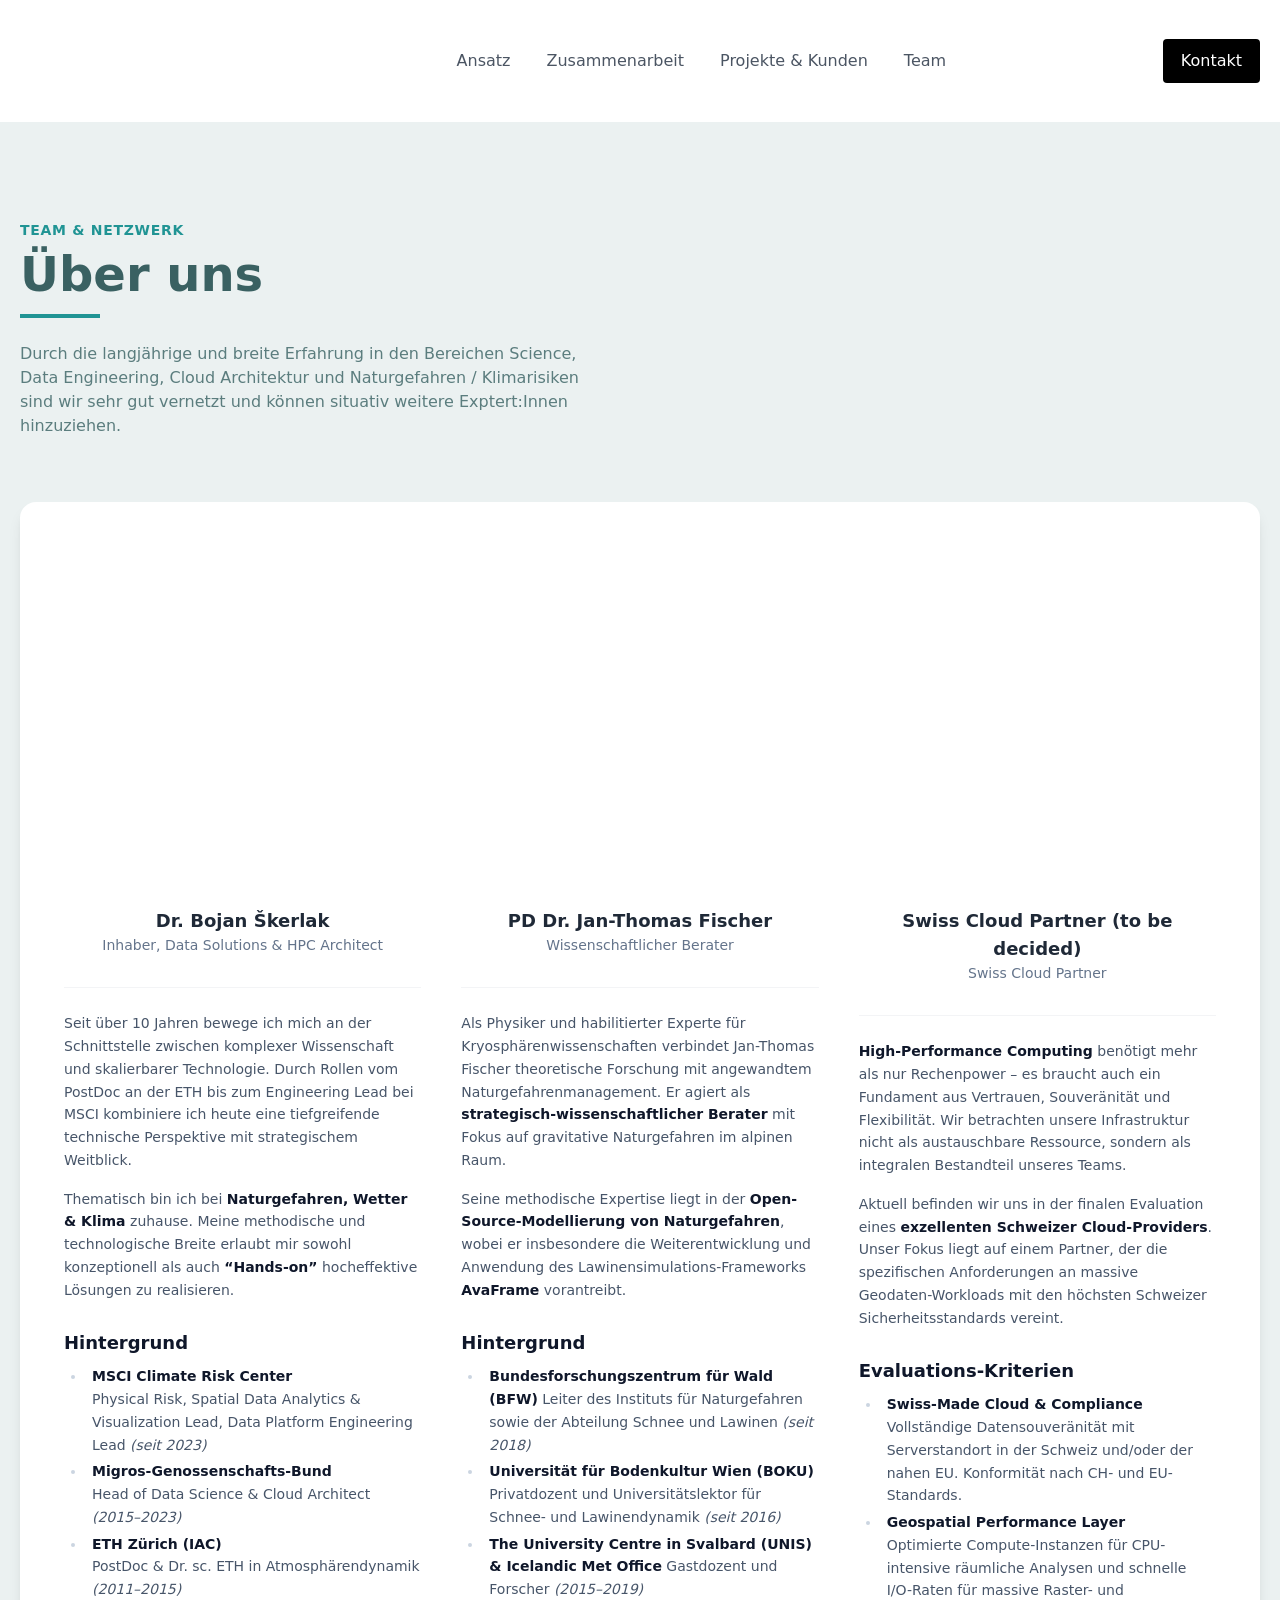
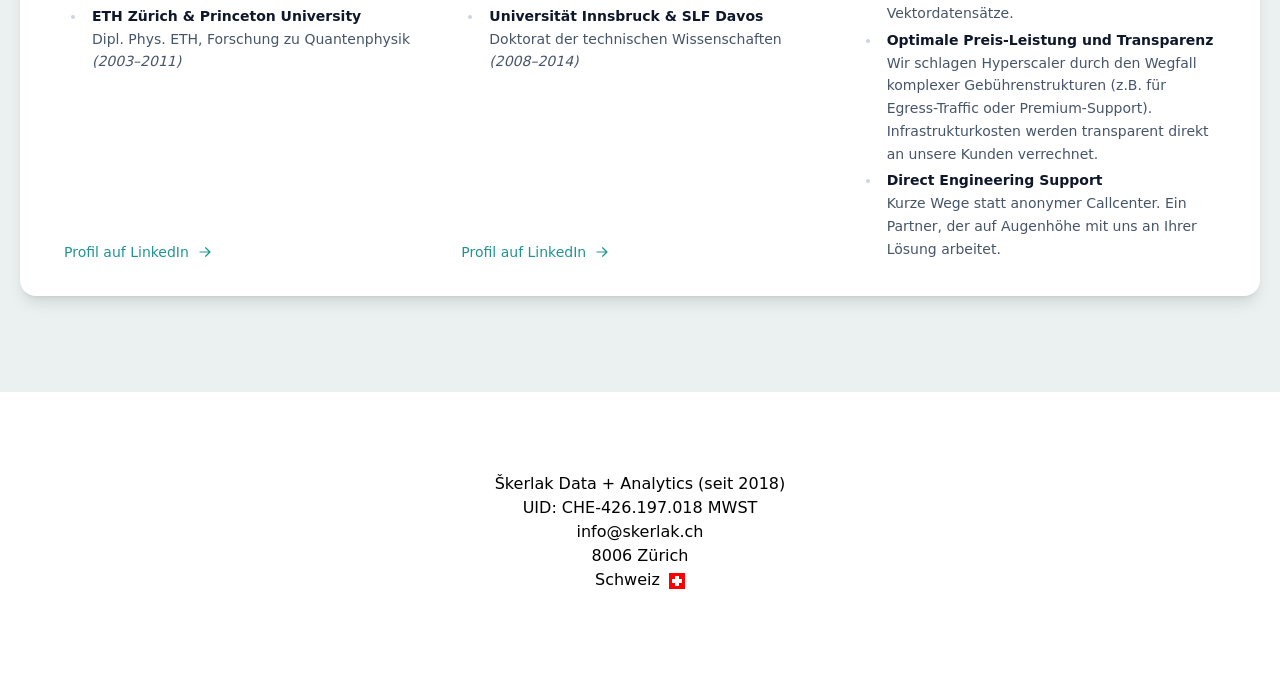
==== about/index.html @ 7bd3e2e8 "new cta site explorer" ====
<!DOCTYPE html><html lang="en"> <head><meta charset="UTF-8"><meta name="viewport" content="width=device-width"><link rel="icon" type="image/svg+xml" href="/assets/logos/logo_2026_small.svg"><meta name="generator" content="Astro v5.16.16"><!-- <link rel="preload" as="image" href={src} alt="Hero" /> --><title>Über uns | Škerlak Data + Analytics</title><link rel="canonical" href="https://bskerlak.github.io/about/"><meta name="description" content="Spezialisierte Engineering-Lösungen für Geodaten, Cloud-Infrastruktur und HPC in der Schweiz. Dr. Bojan Škerlak kombiniert ETH-Expertise mit pragmatischem Data Engineering für komplexe Naturgefahren-Modellierung."><meta name="robots" content="index, follow"><meta property="og:title" content="Skerlak | Geospatial Engineering &#38; HPC Consulting Switzerland"><meta property="og:type" content="website"><meta property="og:image" content="https://bskerlak.github.io/opengraph.jpg"><meta property="og:url" content="https://bskerlak.github.io/about/"><meta property="og:image:url" content="https://bskerlak.github.io/opengraph.jpg"><meta property="og:image:alt" content="Skerlak - Spezialisierte Engineering-Lösungen für räumliche Daten und Cloud"><meta name="twitter:card" content="summary_large_image"><meta name="twitter:site" content="@skerlak"><meta name="twitter:creator" content="@skerlak"><link rel="stylesheet" href="/assets/about.uc3eRG5L.css"></head> <body> <div class="max-w-screen-xl mx-auto px-5">  <header class="flex flex-col lg:flex-row justify-between items-center my-5">  <div class="flex w-full lg:w-auto items-center justify-between"> <a href="/" class="flex items-center gap-3"> <img src="/assets/logo_2026_wide.CNNSGHO0_Z1N1xbp.svg" alt="Site logo" loading="lazy" decoding="async" fetchpriority="auto" width="220" height="82" class="h-auto"> </a> <div class="block lg:hidden"> <button id="astronav-menu" aria-label="Toggle Menu">  <svg fill="currentColor" class="w-8 h-8 text-gray-800" width="24" height="24" viewBox="0 0 24 24" xmlns="http://www.w3.org/2000/svg"> <title>Toggle Menu</title> <path class="astronav-close-icon astronav-toggle hidden" fill-rule="evenodd" clip-rule="evenodd" d="M18.278 16.864a1 1 0 01-1.414 1.414l-4.829-4.828-4.828 4.828a1 1 0 01-1.414-1.414l4.828-4.829-4.828-4.828a1 1 0 011.414-1.414l4.829 4.828 4.828-4.828a1 1 0 111.414 1.414l-4.828 4.829 4.828 4.828z"></path> <path class="astronav-open-icon astronav-toggle" fill-rule="evenodd" d="M4 5h16a1 1 0 010 2H4a1 1 0 110-2zm0 6h16a1 1 0 010 2H4a1 1 0 010-2zm0 6h16a1 1 0 010 2H4a1 1 0 010-2z"></path> </svg>  </button> </div> </div> <nav class="astronav-items astronav-toggle hidden w-full lg:w-auto mt-2 lg:flex lg:mt-0">  <ul class="flex flex-col lg:flex-row lg:gap-3"> <li> <a href="/approach" class="flex lg:px-3 py-2 items-center text-gray-600 hover:text-gray-900"> <span> Ansatz</span>  </a> </li><li> <a href="/collaboration" class="flex lg:px-3 py-2 items-center text-gray-600 hover:text-gray-900"> <span> Zusammenarbeit</span>  </a> </li><li> <a href="/projects" class="flex lg:px-3 py-2 items-center text-gray-600 hover:text-gray-900"> <span> Projekte &amp; Kunden</span>  </a> </li><li> <a href="/about" class="flex lg:px-3 py-2 items-center text-gray-600 hover:text-gray-900"> <span> Team</span>  </a> </li> </ul>  </nav>  <script>(function(){const closeOnClick = false;

["DOMContentLoaded", "astro:after-swap"].forEach((event) => {
  document.addEventListener(event, addListeners);
});

// Function to clone and replace elements
function cloneAndReplace(element) {
  const clone = element.cloneNode(true);
  element.parentNode.replaceChild(clone, element);
}

function addListeners() {
  // Clean up existing listeners
  const oldMenuButton = document.getElementById("astronav-menu");
  if (oldMenuButton) {
    cloneAndReplace(oldMenuButton);
  }

  const oldDropdownMenus = document.querySelectorAll(".astronav-dropdown");
  oldDropdownMenus.forEach((menu) => {
    cloneAndReplace(menu);
  });

  // Mobile nav toggle
  const menuButton = document.getElementById("astronav-menu");
  menuButton && menuButton.addEventListener("click", toggleMobileNav);

  // Dropdown menus
  const dropdownMenus = document.querySelectorAll(".astronav-dropdown");
  dropdownMenus.forEach((menu) => {
    const button = menu.querySelector("button");
    button &&
      button.addEventListener("click", (event) =>
        toggleDropdownMenu(event, menu, dropdownMenus)
      );

    // Handle Submenu Dropdowns
    const dropDownSubmenus = menu.querySelectorAll(
      ".astronav-dropdown-submenu"
    );

    dropDownSubmenus.forEach((submenu) => {
      const submenuButton = submenu.querySelector("button");
      submenuButton &&
        submenuButton.addEventListener("click", (event) => {
          event.stopImmediatePropagation();
          toggleSubmenuDropdown(event, submenu);
        });
    });
  });

  // Clicking away from dropdown will remove the dropdown class
  document.addEventListener("click", closeAllDropdowns);

  if (closeOnClick) {
    handleCloseOnClick();
  }
}

function toggleMobileNav() {
  [...document.querySelectorAll(".astronav-toggle")].forEach((el) => {
    el.classList.toggle("hidden");
  });
}

function toggleDropdownMenu(event, menu, dropdownMenus) {
  toggleMenu(menu);

  // Close one dropdown when selecting another
  Array.from(dropdownMenus)
    .filter((el) => el !== menu && !menu.contains(el))
    .forEach(closeMenu);

  event.stopPropagation();
}

function toggleSubmenuDropdown(event, submenu) {
  event.stopPropagation();
  toggleMenu(submenu);

  // Close sibling submenus at the same nesting level
  const siblingSubmenus = submenu
    .closest(".astronav-dropdown")
    .querySelectorAll(".astronav-dropdown-submenu");
  Array.from(siblingSubmenus)
    .filter((el) => el !== submenu && !submenu.contains(el))
    .forEach(closeMenu);
}

function closeAllDropdowns(event) {
  const dropdownMenus = document.querySelectorAll(".dropdown-toggle");
  const dropdownParent = document.querySelectorAll(
    ".astronav-dropdown, .astronav-dropdown-submenu"
  );
  const isButtonInsideDropdown = [
    ...document.querySelectorAll(
      `.astronav-dropdown button, .astronav-dropdown label, .astronav-dropdown input,
	  .astronav-dropdown-submenu button, .astronav-dropdown-submenu label, .astronav-dropdown-submenu input,
	  #astronav-menu`
    ),
  ].some((button) => button.contains(event.target));
  if (!isButtonInsideDropdown) {
    dropdownMenus.forEach((d) => {
      // console.log("I ran", d);
      // if (!d.contains(event.target)) {
      d.classList.remove("open");
      d.removeAttribute("open");
      d.classList.add("hidden");
      // }
    });
    dropdownParent.forEach((d) => {
      d.classList.remove("open");
      d.removeAttribute("open");
      d.setAttribute("aria-expanded", "false");
    });
  }
}

function toggleMenu(menu) {
  menu.classList.toggle("open");
  const expanded = menu.getAttribute("aria-expanded") === "true";
  menu.setAttribute("aria-expanded", expanded ? "false" : "true");
  menu.hasAttribute("open")
    ? menu.removeAttribute("open")
    : menu.setAttribute("open", "");

  const dropdownToggle = menu.querySelector(".dropdown-toggle");
  const dropdownExpanded = dropdownToggle.getAttribute("aria-expanded");
  dropdownToggle.classList.toggle("hidden");
  dropdownToggle.setAttribute(
    "aria-expanded",
    dropdownExpanded === "true" ? "false" : "true"
  );
}

function closeMenu(menu) {
  // console.log("closing", menu);
  menu.classList.remove("open");
  menu.removeAttribute("open");
  menu.setAttribute("aria-expanded", "false");
  const dropdownToggles = menu.querySelectorAll(".dropdown-toggle");
  dropdownToggles.forEach((toggle) => {
    toggle.classList.add("hidden");
    toggle.setAttribute("aria-expanded", "false");
  });
}

function handleCloseOnClick() {
  const navMenuItems = document.querySelector(".astronav-items");
  const navToggle = document.getElementById("astronav-menu");
  const navLink = navMenuItems && navMenuItems.querySelectorAll("a");

  const MenuIcons = navToggle.querySelectorAll(".astronav-toggle");

  navLink &&
    navLink.forEach((item) => {
      item.addEventListener("click", () => {
        navMenuItems?.classList.add("hidden");
        MenuIcons.forEach((el) => {
          el.classList.toggle("hidden");
        });
      });
    });
}
})();</script> <div> <div class="hidden lg:flex items-center gap-4"> <a href="/contact" class="rounded text-center transition focus-visible:ring-2 ring-offset-2 ring-gray-200 px-4 py-2 bg-black text-white hover:bg-gray-800  border-2 border-transparent">Kontakt </a> </div> </div> </header>  </div>  <section class="relative py-24 overflow-hidden bg-brand-light"> <div class="absolute inset-0 grid-overlay opacity-10 pointer-events-none [mask-image:linear-gradient(to_bottom,black_70%,transparent_100%)]"></div> <div class="max-w-screen-xl mx-auto px-5">  <div class="mb-16"> <span class="text-brand-teal font-bold tracking-wider uppercase text-sm">Team & Netzwerk</span> <h2 class="text-4xl md:text-5xl font-bold text-brand-deep mt-2 mb-4">Über uns</h2> <div class="h-1 w-20 bg-brand-teal"></div> <p class="mt-6 text-brand-muted max-w-xl">
Durch die langjährige und breite Erfahrung in den Bereichen Science, Data Engineering, Cloud Architektur und Naturgefahren / Klimarisiken sind wir sehr gut vernetzt und können situativ weitere Exptert:Innen hinzuziehen.
</p> </div> <div class="bg-white p-8 rounded-2xl shadow-lg"> <div class="grid grid-cols-1 sm:grid-cols-2 md:grid-cols-3 gap-10 mx-auto max-w-6xl"> <div class="group flex flex-col h-full"> <div class="w-full aspect-square overflow-hidden rounded-md"> <picture> <source srcset="/assets/bojan.B-D77bgr_Z1tVj5I.webp" type="image/webp" sizes="(max-width: 800px) 100vw, 400px">  <img src="/assets/bojan.B-D77bgr_ZyGrEz.png" alt="Bojan Škerlak" sizes="(max-width: 800px) 100vw, 400px" loading="lazy" decoding="async" fetchpriority="auto" width="400" height="400" class="w-full transition duration-300 group-hover:-translate-y-1 group-hover:shadow-xl bg-white object-cover object-center aspect-square"> </picture> </div> <div class="mt-4 text-center"> <h2 class="text-lg text-gray-800 font-bold">Dr. Bojan Škerlak</h2> <h3 class="text-sm text-slate-500">Inhaber,  Data Solutions &amp; HPC Architect</h3> </div> <div class="mt-8 pt-6 border-t border-gray-100 bg-white flex flex-col flex-grow"> <div class="prose prose-slate prose-sm max-w-none text-slate-600 leading-relaxed flex-grow"> <p>Seit über 10 Jahren bewege ich mich an der Schnittstelle zwischen komplexer Wissenschaft und skalierbarer Technologie. Durch Rollen vom PostDoc an der ETH bis zum Engineering Lead bei MSCI kombiniere ich heute eine tiefgreifende technische Perspektive mit strategischem Weitblick.</p>
<p>Thematisch bin ich bei <strong>Naturgefahren, Wetter &#x26; Klima</strong> zuhause. Meine methodische und technologische Breite erlaubt mir sowohl konzeptionell als auch <strong>“Hands-on”</strong> hocheffektive Lösungen zu realisieren.</p>
<h3 id="hintergrund">Hintergrund</h3>
<ul>
<li><strong>MSCI Climate Risk Center</strong> <br>
Physical Risk, Spatial Data Analytics &#x26; Visualization Lead, Data Platform Engineering Lead <em>(seit 2023)</em></li>
<li><strong>Migros-Genossenschafts-Bund</strong> <br>
Head of Data Science &#x26; Cloud Architect <em>(2015–2023)</em></li>
<li><strong>ETH Zürich (IAC)</strong> <br>
PostDoc &#x26; Dr. sc. ETH in Atmosphärendynamik <em>(2011–2015)</em></li>
<li><strong>ETH Zürich &#x26; Princeton University</strong> <br>
Dipl. Phys. ETH, Forschung zu Quantenphysik <em>(2003–2011)</em></li>
</ul> </div> <div class="mt-6 pt-4"> <a href="https://www.linkedin.com/in/bojan-skerlak/" target="_blank" rel="noopener noreferrer" class="inline-flex items-center gap-2 text-sm font-medium text-brand-teal hover:text-brand-deep transition-colors group/link"> <span>Profil auf LinkedIn</span> <svg xmlns="http://www.w3.org/2000/svg" viewBox="0 0 20 20" fill="currentColor" class="w-4 h-4 transition-transform group-hover/link:translate-x-1"> <path fill-rule="evenodd" d="M3 10a.75.75 0 01.75-.75h10.638L10.23 5.29a.75.75 0 111.04-1.08l5.5 5.25a.75.75 0 010 1.08l-5.5 5.25a.75.75 0 11-1.04-1.08l4.158-3.96H3.75A.75.75 0 013 10z" clip-rule="evenodd"></path> </svg> </a> </div> </div> </div><div class="group flex flex-col h-full"> <div class="w-full aspect-square overflow-hidden rounded-md"> <picture> <source srcset="/assets/JT.tsoumrzs_Z1FsmBG.webp" type="image/webp" sizes="(max-width: 800px) 100vw, 400px">  <img src="/assets/JT.tsoumrzs_Z2dYtkk.png" alt="PD Dr. Jan-Thomas Fischer" sizes="(max-width: 800px) 100vw, 400px" loading="lazy" decoding="async" fetchpriority="auto" width="400" height="400" class="w-full transition duration-300 group-hover:-translate-y-1 group-hover:shadow-xl bg-white object-cover object-center aspect-square"> </picture> </div> <div class="mt-4 text-center"> <h2 class="text-lg text-gray-800 font-bold">PD Dr. Jan-Thomas Fischer</h2> <h3 class="text-sm text-slate-500">Wissenschaftlicher Berater</h3> </div> <div class="mt-8 pt-6 border-t border-gray-100 bg-white flex flex-col flex-grow"> <div class="prose prose-slate prose-sm max-w-none text-slate-600 leading-relaxed flex-grow"> <p>Als Physiker und habilitierter Experte für Kryosphärenwissenschaften verbindet Jan-Thomas Fischer theoretische Forschung mit angewandtem Naturgefahrenmanagement. Er agiert als <strong>strategisch-wissenschaftlicher Berater</strong> mit Fokus auf gravitative Naturgefahren im alpinen Raum.</p>
<p>Seine methodische Expertise liegt in der <strong>Open-Source-Modellierung von Naturgefahren</strong>, wobei er insbesondere die Weiterentwicklung und Anwendung des Lawinensimulations-Frameworks <strong>AvaFrame</strong> vorantreibt.</p>
<h3 id="hintergrund">Hintergrund</h3>
<ul>
<li><strong>Bundesforschungszentrum für Wald (BFW)</strong>
Leiter des Instituts für Naturgefahren sowie der Abteilung Schnee und Lawinen <em>(seit 2018)</em></li>
<li><strong>Universität für Bodenkultur Wien (BOKU)</strong>
Privatdozent und Universitätslektor für Schnee- und Lawinendynamik <em>(seit 2016)</em></li>
<li><strong>The University Centre in Svalbard (UNIS) &#x26; Icelandic Met Office</strong>
Gastdozent und Forscher <em>(2015–2019)</em></li>
<li><strong>Universität Innsbruck &#x26; SLF Davos</strong>
Doktorat der technischen Wissenschaften <em>(2008–2014)</em></li>
</ul> </div> <div class="mt-6 pt-4"> <a href="https://www.linkedin.com/in/jtfisch/" target="_blank" rel="noopener noreferrer" class="inline-flex items-center gap-2 text-sm font-medium text-brand-teal hover:text-brand-deep transition-colors group/link"> <span>Profil auf LinkedIn</span> <svg xmlns="http://www.w3.org/2000/svg" viewBox="0 0 20 20" fill="currentColor" class="w-4 h-4 transition-transform group-hover/link:translate-x-1"> <path fill-rule="evenodd" d="M3 10a.75.75 0 01.75-.75h10.638L10.23 5.29a.75.75 0 111.04-1.08l5.5 5.25a.75.75 0 010 1.08l-5.5 5.25a.75.75 0 11-1.04-1.08l4.158-3.96H3.75A.75.75 0 013 10z" clip-rule="evenodd"></path> </svg> </a> </div> </div> </div><div class="group flex flex-col h-full"> <div class="w-full aspect-square overflow-hidden rounded-md"> <picture> <source srcset="/assets/rechenzentrum.HzEaBQd6_1Edmpb.webp" type="image/webp" sizes="(max-width: 800px) 100vw, 400px">  <img src="/assets/rechenzentrum.HzEaBQd6_Wwx4i.png" alt="Swiss Cloud Partner" sizes="(max-width: 800px) 100vw, 400px" loading="lazy" decoding="async" fetchpriority="auto" width="400" height="400" class="w-full transition duration-300 group-hover:-translate-y-1 group-hover:shadow-xl bg-white object-cover object-center aspect-square"> </picture> </div> <div class="mt-4 text-center"> <h2 class="text-lg text-gray-800 font-bold">Swiss Cloud Partner (to be decided)</h2> <h3 class="text-sm text-slate-500">Swiss Cloud Partner</h3> </div> <div class="mt-8 pt-6 border-t border-gray-100 bg-white flex flex-col flex-grow"> <div class="prose prose-slate prose-sm max-w-none text-slate-600 leading-relaxed flex-grow"> <p><strong>High-Performance Computing</strong> benötigt mehr als nur Rechenpower – es braucht auch ein Fundament aus Vertrauen, Souveränität und Flexibilität. Wir betrachten unsere Infrastruktur nicht als austauschbare Ressource, sondern als integralen Bestandteil unseres Teams.</p>
<p>Aktuell befinden wir uns in der finalen Evaluation eines <strong>exzellenten Schweizer Cloud-Providers</strong>. Unser Fokus liegt auf einem Partner, der die spezifischen Anforderungen an massive Geodaten-Workloads mit den höchsten Schweizer Sicherheitsstandards vereint.</p>
<h3 id="evaluations-kriterien">Evaluations-Kriterien</h3>
<ul>
<li><strong>Swiss-Made Cloud &#x26; Compliance</strong> <br>
Vollständige Datensouveränität mit Serverstandort in der Schweiz und/oder der nahen EU. Konformität nach CH- und EU-Standards.</li>
<li><strong>Geospatial Performance Layer</strong> <br>
Optimierte Compute-Instanzen für CPU-intensive räumliche Analysen und schnelle I/O-Raten für massive Raster- und Vektordatensätze.</li>
<li><strong>Optimale Preis-Leistung und Transparenz</strong> <br>
Wir schlagen Hyperscaler durch den Wegfall komplexer Gebührenstrukturen (z.B. für Egress-Traffic oder Premium-Support). Infrastrukturkosten werden transparent direkt an unsere Kunden verrechnet.</li>
<li><strong>Direct Engineering Support</strong> <br>
Kurze Wege statt anonymer Callcenter. Ein Partner, der auf Augenhöhe mit uns an Ihrer Lösung arbeitet.</li>
</ul> </div>  </div> </div> </div> </div>  </div> </section>  <footer class="my-20"> <div class="text-center"> <p>Škerlak Data + Analytics (seit 2018)</p> <p>UID: CHE-426.197.018 MWST</p> <p><a href="mailto:info@skerlak.ch" class="hover:underline">info@skerlak.ch</a></p> <p> 8006 Zürich </p> <p>Schweiz
<span class="inline-block ml-1 align-middle" aria-label="Swiss flag"> <svg xmlns="http://www.w3.org/2000/svg" viewBox="0 0 512 512" width="16" height="16"> <rect width="512" height="512" fill="#FF0000"></rect> <rect x="192" y="96" width="128" height="320" fill="#fff"></rect> <rect x="96" y="192" width="320" height="128" fill="#fff"></rect> </svg> </span> </p> </div> </footer>  </body> </html>
---- assets/about.uc3eRG5L.css ----
*,:before,:after{--tw-border-spacing-x: 0;--tw-border-spacing-y: 0;--tw-translate-x: 0;--tw-translate-y: 0;--tw-rotate: 0;--tw-skew-x: 0;--tw-skew-y: 0;--tw-scale-x: 1;--tw-scale-y: 1;--tw-pan-x: ;--tw-pan-y: ;--tw-pinch-zoom: ;--tw-scroll-snap-strictness: proximity;--tw-gradient-from-position: ;--tw-gradient-via-position: ;--tw-gradient-to-position: ;--tw-ordinal: ;--tw-slashed-zero: ;--tw-numeric-figure: ;--tw-numeric-spacing: ;--tw-numeric-fraction: ;--tw-ring-inset: ;--tw-ring-offset-width: 0px;--tw-ring-offset-color: #fff;--tw-ring-color: rgb(59 130 246 / .5);--tw-ring-offset-shadow: 0 0 #0000;--tw-ring-shadow: 0 0 #0000;--tw-shadow: 0 0 #0000;--tw-shadow-colored: 0 0 #0000;--tw-blur: ;--tw-brightness: ;--tw-contrast: ;--tw-grayscale: ;--tw-hue-rotate: ;--tw-invert: ;--tw-saturate: ;--tw-sepia: ;--tw-drop-shadow: ;--tw-backdrop-blur: ;--tw-backdrop-brightness: ;--tw-backdrop-contrast: ;--tw-backdrop-grayscale: ;--tw-backdrop-hue-rotate: ;--tw-backdrop-invert: ;--tw-backdrop-opacity: ;--tw-backdrop-saturate: ;--tw-backdrop-sepia: ;--tw-contain-size: ;--tw-contain-layout: ;--tw-contain-paint: ;--tw-contain-style: }::backdrop{--tw-border-spacing-x: 0;--tw-border-spacing-y: 0;--tw-translate-x: 0;--tw-translate-y: 0;--tw-rotate: 0;--tw-skew-x: 0;--tw-skew-y: 0;--tw-scale-x: 1;--tw-scale-y: 1;--tw-pan-x: ;--tw-pan-y: ;--tw-pinch-zoom: ;--tw-scroll-snap-strictness: proximity;--tw-gradient-from-position: ;--tw-gradient-via-position: ;--tw-gradient-to-position: ;--tw-ordinal: ;--tw-slashed-zero: ;--tw-numeric-figure: ;--tw-numeric-spacing: ;--tw-numeric-fraction: ;--tw-ring-inset: ;--tw-ring-offset-width: 0px;--tw-ring-offset-color: #fff;--tw-ring-color: rgb(59 130 246 / .5);--tw-ring-offset-shadow: 0 0 #0000;--tw-ring-shadow: 0 0 #0000;--tw-shadow: 0 0 #0000;--tw-shadow-colored: 0 0 #0000;--tw-blur: ;--tw-brightness: ;--tw-contrast: ;--tw-grayscale: ;--tw-hue-rotate: ;--tw-invert: ;--tw-saturate: ;--tw-sepia: ;--tw-drop-shadow: ;--tw-backdrop-blur: ;--tw-backdrop-brightness: ;--tw-backdrop-contrast: ;--tw-backdrop-grayscale: ;--tw-backdrop-hue-rotate: ;--tw-backdrop-invert: ;--tw-backdrop-opacity: ;--tw-backdrop-saturate: ;--tw-backdrop-sepia: ;--tw-contain-size: ;--tw-contain-layout: ;--tw-contain-paint: ;--tw-contain-style: }*,:before,:after{box-sizing:border-box;border-width:0;border-style:solid;border-color:#e5e7eb}:before,:after{--tw-content: ""}html,:host{line-height:1.5;-webkit-text-size-adjust:100%;-moz-tab-size:4;-o-tab-size:4;tab-size:4;font-family:ui-sans-serif,system-ui,sans-serif,"Apple Color Emoji","Segoe UI Emoji",Segoe UI Symbol,"Noto Color Emoji";font-feature-settings:normal;font-variation-settings:normal;-webkit-tap-highlight-color:transparent}body{margin:0;line-height:inherit}hr{height:0;color:inherit;border-top-width:1px}abbr:where([title]){-webkit-text-decoration:underline dotted;text-decoration:underline dotted}h1,h2,h3,h4,h5,h6{font-size:inherit;font-weight:inherit}a{color:inherit;text-decoration:inherit}b,strong{font-weight:bolder}code,kbd,samp,pre{font-family:ui-monospace,SFMono-Regular,Menlo,Monaco,Consolas,Liberation Mono,Courier New,monospace;font-feature-settings:normal;font-variation-settings:normal;font-size:1em}small{font-size:80%}sub,sup{font-size:75%;line-height:0;position:relative;vertical-align:baseline}sub{bottom:-.25em}sup{top:-.5em}table{text-indent:0;border-color:inherit;border-collapse:collapse}button,input,optgroup,select,textarea{font-family:inherit;font-feature-settings:inherit;font-variation-settings:inherit;font-size:100%;font-weight:inherit;line-height:inherit;letter-spacing:inherit;color:inherit;margin:0;padding:0}button,select{text-transform:none}button,input:where([type=button]),input:where([type=reset]),input:where([type=submit]){-webkit-appearance:button;background-color:transparent;background-image:none}:-moz-focusring{outline:auto}:-moz-ui-invalid{box-shadow:none}progress{vertical-align:baseline}::-webkit-inner-spin-button,::-webkit-outer-spin-button{height:auto}[type=search]{-webkit-appearance:textfield;outline-offset:-2px}::-webkit-search-decoration{-webkit-appearance:none}::-webkit-file-upload-button{-webkit-appearance:button;font:inherit}summary{display:list-item}blockquote,dl,dd,h1,h2,h3,h4,h5,h6,hr,figure,p,pre{margin:0}fieldset{margin:0;padding:0}legend{padding:0}ol,ul,menu{list-style:none;margin:0;padding:0}dialog{padding:0}textarea{resize:vertical}input::-moz-placeholder,textarea::-moz-placeholder{opacity:1;color:#9ca3af}input::placeholder,textarea::placeholder{opacity:1;color:#9ca3af}button,[role=button]{cursor:pointer}:disabled{cursor:default}img,svg,video,canvas,audio,iframe,embed,object{display:block;vertical-align:middle}img,video{max-width:100%;height:auto}[hidden]:where(:not([hidden=until-found])){display:none}.container{width:100%}@media(min-width:640px){.container{max-width:640px}}@media(min-width:768px){.container{max-width:768px}}@media(min-width:1024px){.container{max-width:1024px}}@media(min-width:1280px){.container{max-width:1280px}}@media(min-width:1536px){.container{max-width:1536px}}.prose{color:var(--tw-prose-body);max-width:65ch}.prose :where(p):not(:where([class~=not-prose],[class~=not-prose] *)){margin-top:1.25em;margin-bottom:1.25em}.prose :where([class~=lead]):not(:where([class~=not-prose],[class~=not-prose] *)){color:var(--tw-prose-lead);font-size:1.25em;line-height:1.6;margin-top:1.2em;margin-bottom:1.2em}.prose :where(a):not(:where([class~=not-prose],[class~=not-prose] *)){color:var(--tw-prose-links);text-decoration:underline;font-weight:500}.prose :where(strong):not(:where([class~=not-prose],[class~=not-prose] *)){color:var(--tw-prose-bold);font-weight:600}.prose :where(a strong):not(:where([class~=not-prose],[class~=not-prose] *)){color:inherit}.prose :where(blockquote strong):not(:where([class~=not-prose],[class~=not-prose] *)){color:inherit}.prose :where(thead th strong):not(:where([class~=not-prose],[class~=not-prose] *)){color:inherit}.prose :where(ol):not(:where([class~=not-prose],[class~=not-prose] *)){list-style-type:decimal;margin-top:1.25em;margin-bottom:1.25em;padding-inline-start:1.625em}.prose :where(ol[type=A]):not(:where([class~=not-prose],[class~=not-prose] *)){list-style-type:upper-alpha}.prose :where(ol[type=a]):not(:where([class~=not-prose],[class~=not-prose] *)){list-style-type:lower-alpha}.prose :where(ol[type=A s]):not(:where([class~=not-prose],[class~=not-prose] *)){list-style-type:upper-alpha}.prose :where(ol[type=a s]):not(:where([class~=not-prose],[class~=not-prose] *)){list-style-type:lower-alpha}.prose :where(ol[type=I]):not(:where([class~=not-prose],[class~=not-prose] *)){list-style-type:upper-roman}.prose :where(ol[type=i]):not(:where([class~=not-prose],[class~=not-prose] *)){list-style-type:lower-roman}.prose :where(ol[type=I s]):not(:where([class~=not-prose],[class~=not-prose] *)){list-style-type:upper-roman}.prose :where(ol[type=i s]):not(:where([class~=not-prose],[class~=not-prose] *)){list-style-type:lower-roman}.prose :where(ol[type="1"]):not(:where([class~=not-prose],[class~=not-prose] *)){list-style-type:decimal}.prose :where(ul):not(:where([class~=not-prose],[class~=not-prose] *)){list-style-type:disc;margin-top:1.25em;margin-bottom:1.25em;padding-inline-start:1.625em}.prose :where(ol>li):not(:where([class~=not-prose],[class~=not-prose] *))::marker{font-weight:400;color:var(--tw-prose-counters)}.prose :where(ul>li):not(:where([class~=not-prose],[class~=not-prose] *))::marker{color:var(--tw-prose-bullets)}.prose :where(dt):not(:where([class~=not-prose],[class~=not-prose] *)){color:var(--tw-prose-headings);font-weight:600;margin-top:1.25em}.prose :where(hr):not(:where([class~=not-prose],[class~=not-prose] *)){border-color:var(--tw-prose-hr);border-top-width:1px;margin-top:3em;margin-bottom:3em}.prose :where(blockquote):not(:where([class~=not-prose],[class~=not-prose] *)){font-weight:500;font-style:italic;color:var(--tw-prose-quotes);border-inline-start-width:.25rem;border-inline-start-color:var(--tw-prose-quote-borders);quotes:"“""”""‘""’";margin-top:1.6em;margin-bottom:1.6em;padding-inline-start:1em}.prose :where(blockquote p:first-of-type):not(:where([class~=not-prose],[class~=not-prose] *)):before{content:open-quote}.prose :where(blockquote p:last-of-type):not(:where([class~=not-prose],[class~=not-prose] *)):after{content:close-quote}.prose :where(h1):not(:where([class~=not-prose],[class~=not-prose] *)){color:var(--tw-prose-headings);font-weight:800;font-size:2.25em;margin-top:0;margin-bottom:.8888889em;line-height:1.1111111}.prose :where(h1 strong):not(:where([class~=not-prose],[class~=not-prose] *)){font-weight:900;color:inherit}.prose :where(h2):not(:where([class~=not-prose],[class~=not-prose] *)){color:var(--tw-prose-headings);font-weight:700;font-size:1.5em;margin-top:2em;margin-bottom:1em;line-height:1.3333333}.prose :where(h2 strong):not(:where([class~=not-prose],[class~=not-prose] *)){font-weight:800;color:inherit}.prose :where(h3):not(:where([class~=not-prose],[class~=not-prose] *)){color:var(--tw-prose-headings);font-weight:600;font-size:1.25em;margin-top:1.6em;margin-bottom:.6em;line-height:1.6}.prose :where(h3 strong):not(:where([class~=not-prose],[class~=not-prose] *)){font-weight:700;color:inherit}.prose :where(h4):not(:where([class~=not-prose],[class~=not-prose] *)){color:var(--tw-prose-headings);font-weight:600;margin-top:1.5em;margin-bottom:.5em;line-height:1.5}.prose :where(h4 strong):not(:where([class~=not-prose],[class~=not-prose] *)){font-weight:700;color:inherit}.prose :where(img):not(:where([class~=not-prose],[class~=not-prose] *)){margin-top:2em;margin-bottom:2em}.prose :where(picture):not(:where([class~=not-prose],[class~=not-prose] *)){display:block;margin-top:2em;margin-bottom:2em}.prose :where(video):not(:where([class~=not-prose],[class~=not-prose] *)){margin-top:2em;margin-bottom:2em}.prose :where(kbd):not(:where([class~=not-prose],[class~=not-prose] *)){font-weight:500;font-family:inherit;color:var(--tw-prose-kbd);box-shadow:0 0 0 1px var(--tw-prose-kbd-shadows),0 3px 0 var(--tw-prose-kbd-shadows);font-size:.875em;border-radius:.3125rem;padding-top:.1875em;padding-inline-end:.375em;padding-bottom:.1875em;padding-inline-start:.375em}.prose :where(code):not(:where([class~=not-prose],[class~=not-prose] *)){color:var(--tw-prose-code);font-weight:600;font-size:.875em}.prose :where(code):not(:where([class~=not-prose],[class~=not-prose] *)):before{content:"`"}.prose :where(code):not(:where([class~=not-prose],[class~=not-prose] *)):after{content:"`"}.prose :where(a code):not(:where([class~=not-prose],[class~=not-prose] *)){color:inherit}.prose :where(h1 code):not(:where([class~=not-prose],[class~=not-prose] *)){color:inherit}.prose :where(h2 code):not(:where([class~=not-prose],[class~=not-prose] *)){color:inherit;font-size:.875em}.prose :where(h3 code):not(:where([class~=not-prose],[class~=not-prose] *)){color:inherit;font-size:.9em}.prose :where(h4 code):not(:where([class~=not-prose],[class~=not-prose] *)){color:inherit}.prose :where(blockquote code):not(:where([class~=not-prose],[class~=not-prose] *)){color:inherit}.prose :where(thead th code):not(:where([class~=not-prose],[class~=not-prose] *)){color:inherit}.prose :where(pre):not(:where([class~=not-prose],[class~=not-prose] *)){color:var(--tw-prose-pre-code);background-color:var(--tw-prose-pre-bg);overflow-x:auto;font-weight:400;font-size:.875em;line-height:1.7142857;margin-top:1.7142857em;margin-bottom:1.7142857em;border-radius:.375rem;padding-top:.8571429em;padding-inline-end:1.1428571em;padding-bottom:.8571429em;padding-inline-start:1.1428571em}.prose :where(pre code):not(:where([class~=not-prose],[class~=not-prose] *)){background-color:transparent;border-width:0;border-radius:0;padding:0;font-weight:inherit;color:inherit;font-size:inherit;font-family:inherit;line-height:inherit}.prose :where(pre code):not(:where([class~=not-prose],[class~=not-prose] *)):before{content:none}.prose :where(pre code):not(:where([class~=not-prose],[class~=not-prose] *)):after{content:none}.prose :where(table):not(:where([class~=not-prose],[class~=not-prose] *)){width:100%;table-layout:auto;margin-top:2em;margin-bottom:2em;font-size:.875em;line-height:1.7142857}.prose :where(thead):not(:where([class~=not-prose],[class~=not-prose] *)){border-bottom-width:1px;border-bottom-color:var(--tw-prose-th-borders)}.prose :where(thead th):not(:where([class~=not-prose],[class~=not-prose] *)){color:var(--tw-prose-headings);font-weight:600;vertical-align:bottom;padding-inline-end:.5714286em;padding-bottom:.5714286em;padding-inline-start:.5714286em}.prose :where(tbody tr):not(:where([class~=not-prose],[class~=not-prose] *)){border-bottom-width:1px;border-bottom-color:var(--tw-prose-td-borders)}.prose :where(tbody tr:last-child):not(:where([class~=not-prose],[class~=not-prose] *)){border-bottom-width:0}.prose :where(tbody td):not(:where([class~=not-prose],[class~=not-prose] *)){vertical-align:baseline}.prose :where(tfoot):not(:where([class~=not-prose],[class~=not-prose] *)){border-top-width:1px;border-top-color:var(--tw-prose-th-borders)}.prose :where(tfoot td):not(:where([class~=not-prose],[class~=not-prose] *)){vertical-align:top}.prose :where(th,td):not(:where([class~=not-prose],[class~=not-prose] *)){text-align:start}.prose :where(figure>*):not(:where([class~=not-prose],[class~=not-prose] *)){margin-top:0;margin-bottom:0}.prose :where(figcaption):not(:where([class~=not-prose],[class~=not-prose] *)){color:var(--tw-prose-captions);font-size:.875em;line-height:1.4285714;margin-top:.8571429em}.prose{--tw-prose-body: #374151;--tw-prose-headings: #111827;--tw-prose-lead: #4b5563;--tw-prose-links: #111827;--tw-prose-bold: #111827;--tw-prose-counters: #6b7280;--tw-prose-bullets: #d1d5db;--tw-prose-hr: #e5e7eb;--tw-prose-quotes: #111827;--tw-prose-quote-borders: #e5e7eb;--tw-prose-captions: #6b7280;--tw-prose-kbd: #111827;--tw-prose-kbd-shadows: rgb(17 24 39 / 10%);--tw-prose-code: #111827;--tw-prose-pre-code: #e5e7eb;--tw-prose-pre-bg: #1f2937;--tw-prose-th-borders: #d1d5db;--tw-prose-td-borders: #e5e7eb;--tw-prose-invert-body: #d1d5db;--tw-prose-invert-headings: #fff;--tw-prose-invert-lead: #9ca3af;--tw-prose-invert-links: #fff;--tw-prose-invert-bold: #fff;--tw-prose-invert-counters: #9ca3af;--tw-prose-invert-bullets: #4b5563;--tw-prose-invert-hr: #374151;--tw-prose-invert-quotes: #f3f4f6;--tw-prose-invert-quote-borders: #374151;--tw-prose-invert-captions: #9ca3af;--tw-prose-invert-kbd: #fff;--tw-prose-invert-kbd-shadows: rgb(255 255 255 / 10%);--tw-prose-invert-code: #fff;--tw-prose-invert-pre-code: #d1d5db;--tw-prose-invert-pre-bg: rgb(0 0 0 / 50%);--tw-prose-invert-th-borders: #4b5563;--tw-prose-invert-td-borders: #374151;font-size:1rem;line-height:1.75}.prose :where(picture>img):not(:where([class~=not-prose],[class~=not-prose] *)){margin-top:0;margin-bottom:0}.prose :where(li):not(:where([class~=not-prose],[class~=not-prose] *)){margin-top:.5em;margin-bottom:.5em}.prose :where(ol>li):not(:where([class~=not-prose],[class~=not-prose] *)){padding-inline-start:.375em}.prose :where(ul>li):not(:where([class~=not-prose],[class~=not-prose] *)){padding-inline-start:.375em}.prose :where(.prose>ul>li p):not(:where([class~=not-prose],[class~=not-prose] *)){margin-top:.75em;margin-bottom:.75em}.prose :where(.prose>ul>li>p:first-child):not(:where([class~=not-prose],[class~=not-prose] *)){margin-top:1.25em}.prose :where(.prose>ul>li>p:last-child):not(:where([class~=not-prose],[class~=not-prose] *)){margin-bottom:1.25em}.prose :where(.prose>ol>li>p:first-child):not(:where([class~=not-prose],[class~=not-prose] *)){margin-top:1.25em}.prose :where(.prose>ol>li>p:last-child):not(:where([class~=not-prose],[class~=not-prose] *)){margin-bottom:1.25em}.prose :where(ul ul,ul ol,ol ul,ol ol):not(:where([class~=not-prose],[class~=not-prose] *)){margin-top:.75em;margin-bottom:.75em}.prose :where(dl):not(:where([class~=not-prose],[class~=not-prose] *)){margin-top:1.25em;margin-bottom:1.25em}.prose :where(dd):not(:where([class~=not-prose],[class~=not-prose] *)){margin-top:.5em;padding-inline-start:1.625em}.prose :where(hr+*):not(:where([class~=not-prose],[class~=not-prose] *)){margin-top:0}.prose :where(h2+*):not(:where([class~=not-prose],[class~=not-prose] *)){margin-top:0}.prose :where(h3+*):not(:where([class~=not-prose],[class~=not-prose] *)){margin-top:0}.prose :where(h4+*):not(:where([class~=not-prose],[class~=not-prose] *)){margin-top:0}.prose :where(thead th:first-child):not(:where([class~=not-prose],[class~=not-prose] *)){padding-inline-start:0}.prose :where(thead th:last-child):not(:where([class~=not-prose],[class~=not-prose] *)){padding-inline-end:0}.prose :where(tbody td,tfoot td):not(:where([class~=not-prose],[class~=not-prose] *)){padding-top:.5714286em;padding-inline-end:.5714286em;padding-bottom:.5714286em;padding-inline-start:.5714286em}.prose :where(tbody td:first-child,tfoot td:first-child):not(:where([class~=not-prose],[class~=not-prose] *)){padding-inline-start:0}.prose :where(tbody td:last-child,tfoot td:last-child):not(:where([class~=not-prose],[class~=not-prose] *)){padding-inline-end:0}.prose :where(figure):not(:where([class~=not-prose],[class~=not-prose] *)){margin-top:2em;margin-bottom:2em}.prose :where(.prose>:first-child):not(:where([class~=not-prose],[class~=not-prose] *)){margin-top:0}.prose :where(.prose>:last-child):not(:where([class~=not-prose],[class~=not-prose] *)){margin-bottom:0}.prose-sm{font-size:.875rem;line-height:1.7142857}.prose-sm :where(p):not(:where([class~=not-prose],[class~=not-prose] *)){margin-top:1.1428571em;margin-bottom:1.1428571em}.prose-sm :where([class~=lead]):not(:where([class~=not-prose],[class~=not-prose] *)){font-size:1.2857143em;line-height:1.5555556;margin-top:.8888889em;margin-bottom:.8888889em}.prose-sm :where(blockquote):not(:where([class~=not-prose],[class~=not-prose] *)){margin-top:1.3333333em;margin-bottom:1.3333333em;padding-inline-start:1.1111111em}.prose-sm :where(h1):not(:where([class~=not-prose],[class~=not-prose] *)){font-size:2.1428571em;margin-top:0;margin-bottom:.8em;line-height:1.2}.prose-sm :where(h2):not(:where([class~=not-prose],[class~=not-prose] *)){font-size:1.4285714em;margin-top:1.6em;margin-bottom:.8em;line-height:1.4}.prose-sm :where(h3):not(:where([class~=not-prose],[class~=not-prose] *)){font-size:1.2857143em;margin-top:1.5555556em;margin-bottom:.4444444em;line-height:1.5555556}.prose-sm :where(h4):not(:where([class~=not-prose],[class~=not-prose] *)){margin-top:1.4285714em;margin-bottom:.5714286em;line-height:1.4285714}.prose-sm :where(img):not(:where([class~=not-prose],[class~=not-prose] *)){margin-top:1.7142857em;margin-bottom:1.7142857em}.prose-sm :where(picture):not(:where([class~=not-prose],[class~=not-prose] *)){margin-top:1.7142857em;margin-bottom:1.7142857em}.prose-sm :where(picture>img):not(:where([class~=not-prose],[class~=not-prose] *)){margin-top:0;margin-bottom:0}.prose-sm :where(video):not(:where([class~=not-prose],[class~=not-prose] *)){margin-top:1.7142857em;margin-bottom:1.7142857em}.prose-sm :where(kbd):not(:where([class~=not-prose],[class~=not-prose] *)){font-size:.8571429em;border-radius:.3125rem;padding-top:.1428571em;padding-inline-end:.3571429em;padding-bottom:.1428571em;padding-inline-start:.3571429em}.prose-sm :where(code):not(:where([class~=not-prose],[class~=not-prose] *)){font-size:.8571429em}.prose-sm :where(h2 code):not(:where([class~=not-prose],[class~=not-prose] *)){font-size:.9em}.prose-sm :where(h3 code):not(:where([class~=not-prose],[class~=not-prose] *)){font-size:.8888889em}.prose-sm :where(pre):not(:where([class~=not-prose],[class~=not-prose] *)){font-size:.8571429em;line-height:1.6666667;margin-top:1.6666667em;margin-bottom:1.6666667em;border-radius:.25rem;padding-top:.6666667em;padding-inline-end:1em;padding-bottom:.6666667em;padding-inline-start:1em}.prose-sm :where(ol):not(:where([class~=not-prose],[class~=not-prose] *)){margin-top:1.1428571em;margin-bottom:1.1428571em;padding-inline-start:1.5714286em}.prose-sm :where(ul):not(:where([class~=not-prose],[class~=not-prose] *)){margin-top:1.1428571em;margin-bottom:1.1428571em;padding-inline-start:1.5714286em}.prose-sm :where(li):not(:where([class~=not-prose],[class~=not-prose] *)){margin-top:.2857143em;margin-bottom:.2857143em}.prose-sm :where(ol>li):not(:where([class~=not-prose],[class~=not-prose] *)){padding-inline-start:.4285714em}.prose-sm :where(ul>li):not(:where([class~=not-prose],[class~=not-prose] *)){padding-inline-start:.4285714em}.prose-sm :where(.prose-sm>ul>li p):not(:where([class~=not-prose],[class~=not-prose] *)){margin-top:.5714286em;margin-bottom:.5714286em}.prose-sm :where(.prose-sm>ul>li>p:first-child):not(:where([class~=not-prose],[class~=not-prose] *)){margin-top:1.1428571em}.prose-sm :where(.prose-sm>ul>li>p:last-child):not(:where([class~=not-prose],[class~=not-prose] *)){margin-bottom:1.1428571em}.prose-sm :where(.prose-sm>ol>li>p:first-child):not(:where([class~=not-prose],[class~=not-prose] *)){margin-top:1.1428571em}.prose-sm :where(.prose-sm>ol>li>p:last-child):not(:where([class~=not-prose],[class~=not-prose] *)){margin-bottom:1.1428571em}.prose-sm :where(ul ul,ul ol,ol ul,ol ol):not(:where([class~=not-prose],[class~=not-prose] *)){margin-top:.5714286em;margin-bottom:.5714286em}.prose-sm :where(dl):not(:where([class~=not-prose],[class~=not-prose] *)){margin-top:1.1428571em;margin-bottom:1.1428571em}.prose-sm :where(dt):not(:where([class~=not-prose],[class~=not-prose] *)){margin-top:1.1428571em}.prose-sm :where(dd):not(:where([class~=not-prose],[class~=not-prose] *)){margin-top:.2857143em;padding-inline-start:1.5714286em}.prose-sm :where(hr):not(:where([class~=not-prose],[class~=not-prose] *)){margin-top:2.8571429em;margin-bottom:2.8571429em}.prose-sm :where(hr+*):not(:where([class~=not-prose],[class~=not-prose] *)){margin-top:0}.prose-sm :where(h2+*):not(:where([class~=not-prose],[class~=not-prose] *)){margin-top:0}.prose-sm :where(h3+*):not(:where([class~=not-prose],[class~=not-prose] *)){margin-top:0}.prose-sm :where(h4+*):not(:where([class~=not-prose],[class~=not-prose] *)){margin-top:0}.prose-sm :where(table):not(:where([class~=not-prose],[class~=not-prose] *)){font-size:.8571429em;line-height:1.5}.prose-sm :where(thead th):not(:where([class~=not-prose],[class~=not-prose] *)){padding-inline-end:1em;padding-bottom:.6666667em;padding-inline-start:1em}.prose-sm :where(thead th:first-child):not(:where([class~=not-prose],[class~=not-prose] *)){padding-inline-start:0}.prose-sm :where(thead th:last-child):not(:where([class~=not-prose],[class~=not-prose] *)){padding-inline-end:0}.prose-sm :where(tbody td,tfoot td):not(:where([class~=not-prose],[class~=not-prose] *)){padding-top:.6666667em;padding-inline-end:1em;padding-bottom:.6666667em;padding-inline-start:1em}.prose-sm :where(tbody td:first-child,tfoot td:first-child):not(:where([class~=not-prose],[class~=not-prose] *)){padding-inline-start:0}.prose-sm :where(tbody td:last-child,tfoot td:last-child):not(:where([class~=not-prose],[class~=not-prose] *)){padding-inline-end:0}.prose-sm :where(figure):not(:where([class~=not-prose],[class~=not-prose] *)){margin-top:1.7142857em;margin-bottom:1.7142857em}.prose-sm :where(figure>*):not(:where([class~=not-prose],[class~=not-prose] *)){margin-top:0;margin-bottom:0}.prose-sm :where(figcaption):not(:where([class~=not-prose],[class~=not-prose] *)){font-size:.8571429em;line-height:1.3333333;margin-top:.6666667em}.prose-sm :where(.prose-sm>:first-child):not(:where([class~=not-prose],[class~=not-prose] *)){margin-top:0}.prose-sm :where(.prose-sm>:last-child):not(:where([class~=not-prose],[class~=not-prose] *)){margin-bottom:0}.prose-lg{font-size:1.125rem;line-height:1.7777778}.prose-lg :where(p):not(:where([class~=not-prose],[class~=not-prose] *)){margin-top:1.3333333em;margin-bottom:1.3333333em}.prose-lg :where([class~=lead]):not(:where([class~=not-prose],[class~=not-prose] *)){font-size:1.2222222em;line-height:1.4545455;margin-top:1.0909091em;margin-bottom:1.0909091em}.prose-lg :where(blockquote):not(:where([class~=not-prose],[class~=not-prose] *)){margin-top:1.6666667em;margin-bottom:1.6666667em;padding-inline-start:1em}.prose-lg :where(h1):not(:where([class~=not-prose],[class~=not-prose] *)){font-size:2.6666667em;margin-top:0;margin-bottom:.8333333em;line-height:1}.prose-lg :where(h2):not(:where([class~=not-prose],[class~=not-prose] *)){font-size:1.6666667em;margin-top:1.8666667em;margin-bottom:1.0666667em;line-height:1.3333333}.prose-lg :where(h3):not(:where([class~=not-prose],[class~=not-prose] *)){font-size:1.3333333em;margin-top:1.6666667em;margin-bottom:.6666667em;line-height:1.5}.prose-lg :where(h4):not(:where([class~=not-prose],[class~=not-prose] *)){margin-top:1.7777778em;margin-bottom:.4444444em;line-height:1.5555556}.prose-lg :where(img):not(:where([class~=not-prose],[class~=not-prose] *)){margin-top:1.7777778em;margin-bottom:1.7777778em}.prose-lg :where(picture):not(:where([class~=not-prose],[class~=not-prose] *)){margin-top:1.7777778em;margin-bottom:1.7777778em}.prose-lg :where(picture>img):not(:where([class~=not-prose],[class~=not-prose] *)){margin-top:0;margin-bottom:0}.prose-lg :where(video):not(:where([class~=not-prose],[class~=not-prose] *)){margin-top:1.7777778em;margin-bottom:1.7777778em}.prose-lg :where(kbd):not(:where([class~=not-prose],[class~=not-prose] *)){font-size:.8888889em;border-radius:.3125rem;padding-top:.2222222em;padding-inline-end:.4444444em;padding-bottom:.2222222em;padding-inline-start:.4444444em}.prose-lg :where(code):not(:where([class~=not-prose],[class~=not-prose] *)){font-size:.8888889em}.prose-lg :where(h2 code):not(:where([class~=not-prose],[class~=not-prose] *)){font-size:.8666667em}.prose-lg :where(h3 code):not(:where([class~=not-prose],[class~=not-prose] *)){font-size:.875em}.prose-lg :where(pre):not(:where([class~=not-prose],[class~=not-prose] *)){font-size:.8888889em;line-height:1.75;margin-top:2em;margin-bottom:2em;border-radius:.375rem;padding-top:1em;padding-inline-end:1.5em;padding-bottom:1em;padding-inline-start:1.5em}.prose-lg :where(ol):not(:where([class~=not-prose],[class~=not-prose] *)){margin-top:1.3333333em;margin-bottom:1.3333333em;padding-inline-start:1.5555556em}.prose-lg :where(ul):not(:where([class~=not-prose],[class~=not-prose] *)){margin-top:1.3333333em;margin-bottom:1.3333333em;padding-inline-start:1.5555556em}.prose-lg :where(li):not(:where([class~=not-prose],[class~=not-prose] *)){margin-top:.6666667em;margin-bottom:.6666667em}.prose-lg :where(ol>li):not(:where([class~=not-prose],[class~=not-prose] *)){padding-inline-start:.4444444em}.prose-lg :where(ul>li):not(:where([class~=not-prose],[class~=not-prose] *)){padding-inline-start:.4444444em}.prose-lg :where(.prose-lg>ul>li p):not(:where([class~=not-prose],[class~=not-prose] *)){margin-top:.8888889em;margin-bottom:.8888889em}.prose-lg :where(.prose-lg>ul>li>p:first-child):not(:where([class~=not-prose],[class~=not-prose] *)){margin-top:1.3333333em}.prose-lg :where(.prose-lg>ul>li>p:last-child):not(:where([class~=not-prose],[class~=not-prose] *)){margin-bottom:1.3333333em}.prose-lg :where(.prose-lg>ol>li>p:first-child):not(:where([class~=not-prose],[class~=not-prose] *)){margin-top:1.3333333em}.prose-lg :where(.prose-lg>ol>li>p:last-child):not(:where([class~=not-prose],[class~=not-prose] *)){margin-bottom:1.3333333em}.prose-lg :where(ul ul,ul ol,ol ul,ol ol):not(:where([class~=not-prose],[class~=not-prose] *)){margin-top:.8888889em;margin-bottom:.8888889em}.prose-lg :where(dl):not(:where([class~=not-prose],[class~=not-prose] *)){margin-top:1.3333333em;margin-bottom:1.3333333em}.prose-lg :where(dt):not(:where([class~=not-prose],[class~=not-prose] *)){margin-top:1.3333333em}.prose-lg :where(dd):not(:where([class~=not-prose],[class~=not-prose] *)){margin-top:.6666667em;padding-inline-start:1.5555556em}.prose-lg :where(hr):not(:where([class~=not-prose],[class~=not-prose] *)){margin-top:3.1111111em;margin-bottom:3.1111111em}.prose-lg :where(hr+*):not(:where([class~=not-prose],[class~=not-prose] *)){margin-top:0}.prose-lg :where(h2+*):not(:where([class~=not-prose],[class~=not-prose] *)){margin-top:0}.prose-lg :where(h3+*):not(:where([class~=not-prose],[class~=not-prose] *)){margin-top:0}.prose-lg :where(h4+*):not(:where([class~=not-prose],[class~=not-prose] *)){margin-top:0}.prose-lg :where(table):not(:where([class~=not-prose],[class~=not-prose] *)){font-size:.8888889em;line-height:1.5}.prose-lg :where(thead th):not(:where([class~=not-prose],[class~=not-prose] *)){padding-inline-end:.75em;padding-bottom:.75em;padding-inline-start:.75em}.prose-lg :where(thead th:first-child):not(:where([class~=not-prose],[class~=not-prose] *)){padding-inline-start:0}.prose-lg :where(thead th:last-child):not(:where([class~=not-prose],[class~=not-prose] *)){padding-inline-end:0}.prose-lg :where(tbody td,tfoot td):not(:where([class~=not-prose],[class~=not-prose] *)){padding-top:.75em;padding-inline-end:.75em;padding-bottom:.75em;padding-inline-start:.75em}.prose-lg :where(tbody td:first-child,tfoot td:first-child):not(:where([class~=not-prose],[class~=not-prose] *)){padding-inline-start:0}.prose-lg :where(tbody td:last-child,tfoot td:last-child):not(:where([class~=not-prose],[class~=not-prose] *)){padding-inline-end:0}.prose-lg :where(figure):not(:where([class~=not-prose],[class~=not-prose] *)){margin-top:1.7777778em;margin-bottom:1.7777778em}.prose-lg :where(figure>*):not(:where([class~=not-prose],[class~=not-prose] *)){margin-top:0;margin-bottom:0}.prose-lg :where(figcaption):not(:where([class~=not-prose],[class~=not-prose] *)){font-size:.8888889em;line-height:1.5;margin-top:1em}.prose-lg :where(.prose-lg>:first-child):not(:where([class~=not-prose],[class~=not-prose] *)){margin-top:0}.prose-lg :where(.prose-lg>:last-child):not(:where([class~=not-prose],[class~=not-prose] *)){margin-bottom:0}.prose-slate{--tw-prose-body: #334155;--tw-prose-headings: #0f172a;--tw-prose-lead: #475569;--tw-prose-links: #0f172a;--tw-prose-bold: #0f172a;--tw-prose-counters: #64748b;--tw-prose-bullets: #cbd5e1;--tw-prose-hr: #e2e8f0;--tw-prose-quotes: #0f172a;--tw-prose-quote-borders: #e2e8f0;--tw-prose-captions: #64748b;--tw-prose-kbd: #0f172a;--tw-prose-kbd-shadows: rgb(15 23 42 / 10%);--tw-prose-code: #0f172a;--tw-prose-pre-code: #e2e8f0;--tw-prose-pre-bg: #1e293b;--tw-prose-th-borders: #cbd5e1;--tw-prose-td-borders: #e2e8f0;--tw-prose-invert-body: #cbd5e1;--tw-prose-invert-headings: #fff;--tw-prose-invert-lead: #94a3b8;--tw-prose-invert-links: #fff;--tw-prose-invert-bold: #fff;--tw-prose-invert-counters: #94a3b8;--tw-prose-invert-bullets: #475569;--tw-prose-invert-hr: #334155;--tw-prose-invert-quotes: #f1f5f9;--tw-prose-invert-quote-borders: #334155;--tw-prose-invert-captions: #94a3b8;--tw-prose-invert-kbd: #fff;--tw-prose-invert-kbd-shadows: rgb(255 255 255 / 10%);--tw-prose-invert-code: #fff;--tw-prose-invert-pre-code: #cbd5e1;--tw-prose-invert-pre-bg: rgb(0 0 0 / 50%);--tw-prose-invert-th-borders: #475569;--tw-prose-invert-td-borders: #334155}.sr-only{position:absolute;width:1px;height:1px;padding:0;margin:-1px;overflow:hidden;clip:rect(0,0,0,0);white-space:nowrap;border-width:0}.pointer-events-none{pointer-events:none}.visible{visibility:visible}.absolute{position:absolute}.relative{position:relative}.inset-0{inset:0}.right-0{right:0}.top-0{top:0}.z-0{z-index:0}.z-10{z-index:10}.order-2{order:2}.mx-auto{margin-left:auto;margin-right:auto}.my-20{margin-top:5rem;margin-bottom:5rem}.my-5{margin-top:1.25rem;margin-bottom:1.25rem}.mb-1{margin-bottom:.25rem}.mb-12{margin-bottom:3rem}.mb-16{margin-bottom:4rem}.mb-20{margin-bottom:5rem}.mb-3{margin-bottom:.75rem}.mb-4{margin-bottom:1rem}.mb-5{margin-bottom:1.25rem}.mb-6{margin-bottom:1.5rem}.mb-8{margin-bottom:2rem}.ml-1{margin-left:.25rem}.mt-0\.5{margin-top:.125rem}.mt-1{margin-top:.25rem}.mt-10{margin-top:2.5rem}.mt-12{margin-top:3rem}.mt-14{margin-top:3.5rem}.mt-16{margin-top:4rem}.mt-2{margin-top:.5rem}.mt-20{margin-top:5rem}.mt-24{margin-top:6rem}.mt-3{margin-top:.75rem}.mt-4{margin-top:1rem}.mt-6{margin-top:1.5rem}.mt-8{margin-top:2rem}.mt-auto{margin-top:auto}.block{display:block}.inline-block{display:inline-block}.flex{display:flex}.inline-flex{display:inline-flex}.grid{display:grid}.hidden{display:none}.aspect-square{aspect-ratio:1 / 1}.size-8{width:2rem;height:2rem}.h-1{height:.25rem}.h-10{height:2.5rem}.h-12{height:3rem}.h-16{height:4rem}.h-24{height:6rem}.h-3{height:.75rem}.h-36{height:9rem}.h-4{height:1rem}.h-6{height:1.5rem}.h-8{height:2rem}.h-\[2px\]{height:2px}.h-auto{height:auto}.h-full{height:100%}.max-h-\[420px\]{max-height:420px}.min-h-\[320px\]{min-height:320px}.min-h-\[calc\(100vh-16rem\)\]{min-height:calc(100vh - 16rem)}.w-0{width:0px}.w-10{width:2.5rem}.w-12{width:3rem}.w-20{width:5rem}.w-3{width:.75rem}.w-4{width:1rem}.w-6{width:1.5rem}.w-8{width:2rem}.w-auto{width:auto}.w-full{width:100%}.max-w-2xl{max-width:42rem}.max-w-3xl{max-width:48rem}.max-w-4xl{max-width:56rem}.max-w-5xl{max-width:64rem}.max-w-6xl{max-width:72rem}.max-w-\[735px\]{max-width:735px}.max-w-none{max-width:none}.max-w-screen-xl{max-width:1280px}.max-w-xl{max-width:36rem}.flex-shrink-0{flex-shrink:0}.flex-grow{flex-grow:1}.origin-top-left{transform-origin:top left}.origin-top-right{transform-origin:top right}.transform{transform:translate(var(--tw-translate-x),var(--tw-translate-y)) rotate(var(--tw-rotate)) skew(var(--tw-skew-x)) skewY(var(--tw-skew-y)) scaleX(var(--tw-scale-x)) scaleY(var(--tw-scale-y))}@keyframes pulse{50%{opacity:.5}}.animate-pulse{animation:pulse 2s cubic-bezier(.4,0,.6,1) infinite}.grid-cols-1{grid-template-columns:repeat(1,minmax(0,1fr))}.flex-col{flex-direction:column}.flex-wrap{flex-wrap:wrap}.place-items-center{place-items:center}.items-start{align-items:flex-start}.items-center{align-items:center}.justify-center{justify-content:center}.justify-between{justify-content:space-between}.gap-0{gap:0px}.gap-1{gap:.25rem}.gap-10{gap:2.5rem}.gap-12{gap:3rem}.gap-16{gap:4rem}.gap-2{gap:.5rem}.gap-3{gap:.75rem}.gap-4{gap:1rem}.gap-5{gap:1.25rem}.gap-6{gap:1.5rem}.gap-8{gap:2rem}.gap-px{gap:1px}.gap-y-4{row-gap:1rem}.space-x-2>:not([hidden])~:not([hidden]){--tw-space-x-reverse: 0;margin-right:calc(.5rem * var(--tw-space-x-reverse));margin-left:calc(.5rem * calc(1 - var(--tw-space-x-reverse)))}.space-y-3>:not([hidden])~:not([hidden]){--tw-space-y-reverse: 0;margin-top:calc(.75rem * calc(1 - var(--tw-space-y-reverse)));margin-bottom:calc(.75rem * var(--tw-space-y-reverse))}.divide-y>:not([hidden])~:not([hidden]){--tw-divide-y-reverse: 0;border-top-width:calc(1px * calc(1 - var(--tw-divide-y-reverse)));border-bottom-width:calc(1px * var(--tw-divide-y-reverse))}.divide-slate-100>:not([hidden])~:not([hidden]){--tw-divide-opacity: 1;border-color:rgb(241 245 249 / var(--tw-divide-opacity, 1))}.overflow-hidden{overflow:hidden}.rounded{border-radius:.25rem}.rounded-2xl{border-radius:1rem}.rounded-full{border-radius:9999px}.rounded-lg{border-radius:.5rem}.rounded-md{border-radius:.375rem}.rounded-sm{border-radius:.125rem}.rounded-xl{border-radius:.75rem}.border{border-width:1px}.border-2{border-width:2px}.border-b{border-bottom-width:1px}.border-t{border-top-width:1px}.border-black{--tw-border-opacity: 1;border-color:rgb(0 0 0 / var(--tw-border-opacity, 1))}.border-brand-muted\/10{border-color:#5b7d7e1a}.border-brand-muted\/20{border-color:#5b7d7e33}.border-gray-100{--tw-border-opacity: 1;border-color:rgb(243 244 246 / var(--tw-border-opacity, 1))}.border-gray-300{--tw-border-opacity: 1;border-color:rgb(209 213 219 / var(--tw-border-opacity, 1))}.border-slate-100{--tw-border-opacity: 1;border-color:rgb(241 245 249 / var(--tw-border-opacity, 1))}.border-slate-200{--tw-border-opacity: 1;border-color:rgb(226 232 240 / var(--tw-border-opacity, 1))}.border-transparent{border-color:transparent}.bg-black{--tw-bg-opacity: 1;background-color:rgb(0 0 0 / var(--tw-bg-opacity, 1))}.bg-brand-deep{--tw-bg-opacity: 1;background-color:rgb(58 97 98 / var(--tw-bg-opacity, 1))}.bg-brand-light{--tw-bg-opacity: 1;background-color:rgb(235 241 241 / var(--tw-bg-opacity, 1))}.bg-brand-muted{--tw-bg-opacity: 1;background-color:rgb(91 125 126 / var(--tw-bg-opacity, 1))}.bg-brand-teal{--tw-bg-opacity: 1;background-color:rgb(32 148 148 / var(--tw-bg-opacity, 1))}.bg-gray-100{--tw-bg-opacity: 1;background-color:rgb(243 244 246 / var(--tw-bg-opacity, 1))}.bg-indigo-600{--tw-bg-opacity: 1;background-color:rgb(79 70 229 / var(--tw-bg-opacity, 1))}.bg-slate-200{--tw-bg-opacity: 1;background-color:rgb(226 232 240 / var(--tw-bg-opacity, 1))}.bg-white{--tw-bg-opacity: 1;background-color:rgb(255 255 255 / var(--tw-bg-opacity, 1))}.object-contain{-o-object-fit:contain;object-fit:contain}.object-cover{-o-object-fit:cover;object-fit:cover}.object-center{-o-object-position:center;object-position:center}.object-right-top{-o-object-position:right top;object-position:right top}.p-10{padding:2.5rem}.p-6{padding:1.5rem}.p-8{padding:2rem}.px-2{padding-left:.5rem;padding-right:.5rem}.px-3{padding-left:.75rem;padding-right:.75rem}.px-4{padding-left:1rem;padding-right:1rem}.px-5{padding-left:1.25rem;padding-right:1.25rem}.px-6{padding-left:1.5rem;padding-right:1.5rem}.px-8{padding-left:2rem;padding-right:2rem}.py-0\.5{padding-top:.125rem;padding-bottom:.125rem}.py-1{padding-top:.25rem;padding-bottom:.25rem}.py-2{padding-top:.5rem;padding-bottom:.5rem}.py-2\.5{padding-top:.625rem;padding-bottom:.625rem}.py-24{padding-top:6rem;padding-bottom:6rem}.py-3{padding-top:.75rem;padding-bottom:.75rem}.py-4{padding-top:1rem;padding-bottom:1rem}.py-8{padding-top:2rem;padding-bottom:2rem}.pb-20{padding-bottom:5rem}.pt-16{padding-top:4rem}.pt-4{padding-top:1rem}.pt-6{padding-top:1.5rem}.text-left{text-align:left}.text-center{text-align:center}.align-middle{vertical-align:middle}.font-mono{font-family:ui-monospace,SFMono-Regular,Menlo,Monaco,Consolas,Liberation Mono,Courier New,monospace}.text-2xl{font-size:1.5rem;line-height:2rem}.text-3xl{font-size:1.875rem;line-height:2.25rem}.text-4xl{font-size:2.25rem;line-height:2.5rem}.text-5xl{font-size:3rem;line-height:1}.text-\[10px\]{font-size:10px}.text-\[14px\]{font-size:14px}.text-base{font-size:1rem;line-height:1.5rem}.text-lg{font-size:1.125rem;line-height:1.75rem}.text-sm{font-size:.875rem;line-height:1.25rem}.text-xl{font-size:1.25rem;line-height:1.75rem}.text-xs{font-size:.75rem;line-height:1rem}.font-black{font-weight:900}.font-bold{font-weight:700}.font-medium{font-weight:500}.font-semibold{font-weight:600}.uppercase{text-transform:uppercase}.italic{font-style:italic}.leading-\[0\.9\]{line-height:.9}.leading-none{line-height:1}.leading-relaxed{line-height:1.625}.leading-snug{line-height:1.375}.leading-tight{line-height:1.25}.tracking-\[0\.4em\]{letter-spacing:.4em}.tracking-tight{letter-spacing:-.025em}.tracking-tighter{letter-spacing:-.05em}.tracking-wider{letter-spacing:.05em}.tracking-widest{letter-spacing:.1em}.text-black{--tw-text-opacity: 1;color:rgb(0 0 0 / var(--tw-text-opacity, 1))}.text-blue-400{--tw-text-opacity: 1;color:rgb(96 165 250 / var(--tw-text-opacity, 1))}.text-brand-dark{--tw-text-opacity: 1;color:rgb(26 36 36 / var(--tw-text-opacity, 1))}.text-brand-dark\/80{color:#1a2424cc}.text-brand-deep{--tw-text-opacity: 1;color:rgb(58 97 98 / var(--tw-text-opacity, 1))}.text-brand-light{--tw-text-opacity: 1;color:rgb(235 241 241 / var(--tw-text-opacity, 1))}.text-brand-muted{--tw-text-opacity: 1;color:rgb(91 125 126 / var(--tw-text-opacity, 1))}.text-brand-teal{--tw-text-opacity: 1;color:rgb(32 148 148 / var(--tw-text-opacity, 1))}.text-gray-400{--tw-text-opacity: 1;color:rgb(156 163 175 / var(--tw-text-opacity, 1))}.text-gray-500{--tw-text-opacity: 1;color:rgb(107 114 128 / var(--tw-text-opacity, 1))}.text-gray-600{--tw-text-opacity: 1;color:rgb(75 85 99 / var(--tw-text-opacity, 1))}.text-gray-800{--tw-text-opacity: 1;color:rgb(31 41 55 / var(--tw-text-opacity, 1))}.text-green-500{--tw-text-opacity: 1;color:rgb(34 197 94 / var(--tw-text-opacity, 1))}.text-red-400{--tw-text-opacity: 1;color:rgb(248 113 113 / var(--tw-text-opacity, 1))}.text-red-500{--tw-text-opacity: 1;color:rgb(239 68 68 / var(--tw-text-opacity, 1))}.text-slate-500{--tw-text-opacity: 1;color:rgb(100 116 139 / var(--tw-text-opacity, 1))}.text-slate-600{--tw-text-opacity: 1;color:rgb(71 85 105 / var(--tw-text-opacity, 1))}.text-slate-900{--tw-text-opacity: 1;color:rgb(15 23 42 / var(--tw-text-opacity, 1))}.text-white{--tw-text-opacity: 1;color:rgb(255 255 255 / var(--tw-text-opacity, 1))}.line-through{text-decoration-line:line-through}.opacity-0{opacity:0}.opacity-10{opacity:.1}.opacity-20{opacity:.2}.opacity-50{opacity:.5}.opacity-60{opacity:.6}.shadow-2xl{--tw-shadow: 0 25px 50px -12px rgb(0 0 0 / .25);--tw-shadow-colored: 0 25px 50px -12px var(--tw-shadow-color);box-shadow:var(--tw-ring-offset-shadow, 0 0 #0000),var(--tw-ring-shadow, 0 0 #0000),var(--tw-shadow)}.shadow-lg{--tw-shadow: 0 10px 15px -3px rgb(0 0 0 / .1), 0 4px 6px -4px rgb(0 0 0 / .1);--tw-shadow-colored: 0 10px 15px -3px var(--tw-shadow-color), 0 4px 6px -4px var(--tw-shadow-color);box-shadow:var(--tw-ring-offset-shadow, 0 0 #0000),var(--tw-ring-shadow, 0 0 #0000),var(--tw-shadow)}.shadow-sm{--tw-shadow: 0 1px 2px 0 rgb(0 0 0 / .05);--tw-shadow-colored: 0 1px 2px 0 var(--tw-shadow-color);box-shadow:var(--tw-ring-offset-shadow, 0 0 #0000),var(--tw-ring-shadow, 0 0 #0000),var(--tw-shadow)}.shadow-brand-deep\/20{--tw-shadow-color: rgb(58 97 98 / .2);--tw-shadow: var(--tw-shadow-colored)}.shadow-brand-deep\/5{--tw-shadow-color: rgb(58 97 98 / .05);--tw-shadow: var(--tw-shadow-colored)}.outline-none{outline:2px solid transparent;outline-offset:2px}.outline{outline-style:solid}.ring-gray-100{--tw-ring-opacity: 1;--tw-ring-color: rgb(243 244 246 / var(--tw-ring-opacity, 1))}.ring-gray-200{--tw-ring-opacity: 1;--tw-ring-color: rgb(229 231 235 / var(--tw-ring-opacity, 1))}.ring-offset-2{--tw-ring-offset-width: 2px}.backdrop-blur-md{--tw-backdrop-blur: blur(12px);backdrop-filter:var(--tw-backdrop-blur) var(--tw-backdrop-brightness) var(--tw-backdrop-contrast) var(--tw-backdrop-grayscale) var(--tw-backdrop-hue-rotate) var(--tw-backdrop-invert) var(--tw-backdrop-opacity) var(--tw-backdrop-saturate) var(--tw-backdrop-sepia)}.transition{transition-property:color,background-color,border-color,text-decoration-color,fill,stroke,opacity,box-shadow,transform,filter,backdrop-filter;transition-timing-function:cubic-bezier(.4,0,.2,1);transition-duration:.15s}.transition-all{transition-property:all;transition-timing-function:cubic-bezier(.4,0,.2,1);transition-duration:.15s}.transition-colors{transition-property:color,background-color,border-color,text-decoration-color,fill,stroke;transition-timing-function:cubic-bezier(.4,0,.2,1);transition-duration:.15s}.transition-opacity{transition-property:opacity;transition-timing-function:cubic-bezier(.4,0,.2,1);transition-duration:.15s}.transition-transform{transition-property:transform;transition-timing-function:cubic-bezier(.4,0,.2,1);transition-duration:.15s}.duration-300{transition-duration:.3s}.duration-500{transition-duration:.5s}.\[mask-image\:linear-gradient\(to_bottom\,black_70\%\,transparent_100\%\)\]{-webkit-mask-image:linear-gradient(to bottom,black 70%,transparent 100%);mask-image:linear-gradient(to bottom,black 70%,transparent 100%)}.placeholder\:text-gray-800::-moz-placeholder{--tw-text-opacity: 1;color:rgb(31 41 55 / var(--tw-text-opacity, 1))}.placeholder\:text-gray-800::placeholder{--tw-text-opacity: 1;color:rgb(31 41 55 / var(--tw-text-opacity, 1))}.first\:pl-0:first-child{padding-left:0}.hover\:border-brand-teal:hover{--tw-border-opacity: 1;border-color:rgb(32 148 148 / var(--tw-border-opacity, 1))}.hover\:border-brand-teal\/40:hover{border-color:#20949466}.hover\:bg-black:hover{--tw-bg-opacity: 1;background-color:rgb(0 0 0 / var(--tw-bg-opacity, 1))}.hover\:bg-brand-light:hover{--tw-bg-opacity: 1;background-color:rgb(235 241 241 / var(--tw-bg-opacity, 1))}.hover\:bg-gray-100:hover{--tw-bg-opacity: 1;background-color:rgb(243 244 246 / var(--tw-bg-opacity, 1))}.hover\:bg-gray-200:hover{--tw-bg-opacity: 1;background-color:rgb(229 231 235 / var(--tw-bg-opacity, 1))}.hover\:bg-gray-800:hover{--tw-bg-opacity: 1;background-color:rgb(31 41 55 / var(--tw-bg-opacity, 1))}.hover\:bg-slate-900:hover{--tw-bg-opacity: 1;background-color:rgb(15 23 42 / var(--tw-bg-opacity, 1))}.hover\:text-brand-deep:hover{--tw-text-opacity: 1;color:rgb(58 97 98 / var(--tw-text-opacity, 1))}.hover\:text-gray-900:hover{--tw-text-opacity: 1;color:rgb(17 24 39 / var(--tw-text-opacity, 1))}.hover\:text-white:hover{--tw-text-opacity: 1;color:rgb(255 255 255 / var(--tw-text-opacity, 1))}.hover\:underline:hover{text-decoration-line:underline}.hover\:shadow-2xl:hover{--tw-shadow: 0 25px 50px -12px rgb(0 0 0 / .25);--tw-shadow-colored: 0 25px 50px -12px var(--tw-shadow-color);box-shadow:var(--tw-ring-offset-shadow, 0 0 #0000),var(--tw-ring-shadow, 0 0 #0000),var(--tw-shadow)}.hover\:shadow-xl:hover{--tw-shadow: 0 20px 25px -5px rgb(0 0 0 / .1), 0 8px 10px -6px rgb(0 0 0 / .1);--tw-shadow-colored: 0 20px 25px -5px var(--tw-shadow-color), 0 8px 10px -6px var(--tw-shadow-color);box-shadow:var(--tw-ring-offset-shadow, 0 0 #0000),var(--tw-ring-shadow, 0 0 #0000),var(--tw-shadow)}.hover\:shadow-brand-deep\/30:hover{--tw-shadow-color: rgb(58 97 98 / .3);--tw-shadow: var(--tw-shadow-colored)}.hover\:shadow-brand-deep\/5:hover{--tw-shadow-color: rgb(58 97 98 / .05);--tw-shadow: var(--tw-shadow-colored)}.focus\:border-gray-600:focus{--tw-border-opacity: 1;border-color:rgb(75 85 99 / var(--tw-border-opacity, 1))}.focus\:ring-4:focus{--tw-ring-offset-shadow: var(--tw-ring-inset) 0 0 0 var(--tw-ring-offset-width) var(--tw-ring-offset-color);--tw-ring-shadow: var(--tw-ring-inset) 0 0 0 calc(4px + var(--tw-ring-offset-width)) var(--tw-ring-color);box-shadow:var(--tw-ring-offset-shadow),var(--tw-ring-shadow),var(--tw-shadow, 0 0 #0000)}.focus-visible\:ring-2:focus-visible{--tw-ring-offset-shadow: var(--tw-ring-inset) 0 0 0 var(--tw-ring-offset-width) var(--tw-ring-offset-color);--tw-ring-shadow: var(--tw-ring-inset) 0 0 0 calc(2px + var(--tw-ring-offset-width)) var(--tw-ring-color);box-shadow:var(--tw-ring-offset-shadow),var(--tw-ring-shadow),var(--tw-shadow, 0 0 #0000)}.active\:scale-\[0\.98\]:active{--tw-scale-x: .98;--tw-scale-y: .98;transform:translate(var(--tw-translate-x),var(--tw-translate-y)) rotate(var(--tw-rotate)) skew(var(--tw-skew-x)) skewY(var(--tw-skew-y)) scaleX(var(--tw-scale-x)) scaleY(var(--tw-scale-y))}.group[open] .group-open\:rotate-180{--tw-rotate: 180deg;transform:translate(var(--tw-translate-x),var(--tw-translate-y)) rotate(var(--tw-rotate)) skew(var(--tw-skew-x)) skewY(var(--tw-skew-y)) scaleX(var(--tw-scale-x)) scaleY(var(--tw-scale-y))}.group:hover .group-hover\:w-full{width:100%}.group\/link:hover .group-hover\/link\:translate-x-1{--tw-translate-x: .25rem;transform:translate(var(--tw-translate-x),var(--tw-translate-y)) rotate(var(--tw-rotate)) skew(var(--tw-skew-x)) skewY(var(--tw-skew-y)) scaleX(var(--tw-scale-x)) scaleY(var(--tw-scale-y))}.group:hover .group-hover\:-translate-y-1{--tw-translate-y: -.25rem;transform:translate(var(--tw-translate-x),var(--tw-translate-y)) rotate(var(--tw-rotate)) skew(var(--tw-skew-x)) skewY(var(--tw-skew-y)) scaleX(var(--tw-scale-x)) scaleY(var(--tw-scale-y))}.group:hover .group-hover\:translate-x-1{--tw-translate-x: .25rem;transform:translate(var(--tw-translate-x),var(--tw-translate-y)) rotate(var(--tw-rotate)) skew(var(--tw-skew-x)) skewY(var(--tw-skew-y)) scaleX(var(--tw-scale-x)) scaleY(var(--tw-scale-y))}.group:hover .group-hover\:scale-110{--tw-scale-x: 1.1;--tw-scale-y: 1.1;transform:translate(var(--tw-translate-x),var(--tw-translate-y)) rotate(var(--tw-rotate)) skew(var(--tw-skew-x)) skewY(var(--tw-skew-y)) scaleX(var(--tw-scale-x)) scaleY(var(--tw-scale-y))}.group:hover .group-hover\:bg-brand-teal{--tw-bg-opacity: 1;background-color:rgb(32 148 148 / var(--tw-bg-opacity, 1))}.group:hover .group-hover\:text-brand-deep{--tw-text-opacity: 1;color:rgb(58 97 98 / var(--tw-text-opacity, 1))}.group:hover .group-hover\:text-white{--tw-text-opacity: 1;color:rgb(255 255 255 / var(--tw-text-opacity, 1))}.group:hover .group-hover\:opacity-100{opacity:1}.group:hover .group-hover\:shadow-xl{--tw-shadow: 0 20px 25px -5px rgb(0 0 0 / .1), 0 8px 10px -6px rgb(0 0 0 / .1);--tw-shadow-colored: 0 20px 25px -5px var(--tw-shadow-color), 0 8px 10px -6px var(--tw-shadow-color);box-shadow:var(--tw-ring-offset-shadow, 0 0 #0000),var(--tw-ring-shadow, 0 0 #0000),var(--tw-shadow)}@media(min-width:640px){.sm\:grid-cols-2{grid-template-columns:repeat(2,minmax(0,1fr))}}@media(min-width:768px){.md\:block{display:block}.md\:size-12{width:3rem;height:3rem}.md\:size-20{width:5rem;height:5rem}.md\:w-0{width:0px}.md\:w-auto{width:auto}.md\:grid-cols-2{grid-template-columns:repeat(2,minmax(0,1fr))}.md\:grid-cols-3{grid-template-columns:repeat(3,minmax(0,1fr))}.md\:flex-nowrap{flex-wrap:nowrap}.md\:gap-10{gap:2.5rem}.md\:gap-20{gap:5rem}.md\:p-14{padding:3.5rem}.md\:px-14{padding-left:3.5rem;padding-right:3.5rem}.md\:py-12{padding-top:3rem;padding-bottom:3rem}.md\:py-14{padding-top:3.5rem;padding-bottom:3.5rem}.md\:text-2xl{font-size:1.5rem;line-height:2rem}.md\:text-4xl{font-size:2.25rem;line-height:2.5rem}.md\:text-5xl{font-size:3rem;line-height:1}.md\:text-6xl{font-size:3.75rem;line-height:1}.md\:text-xl{font-size:1.25rem;line-height:1.75rem}.md\:grayscale{--tw-grayscale: grayscale(100%);filter:var(--tw-blur) var(--tw-brightness) var(--tw-contrast) var(--tw-grayscale) var(--tw-hue-rotate) var(--tw-invert) var(--tw-saturate) var(--tw-sepia) var(--tw-drop-shadow)}.md\:hover\:-translate-y-1:hover{--tw-translate-y: -.25rem;transform:translate(var(--tw-translate-x),var(--tw-translate-y)) rotate(var(--tw-rotate)) skew(var(--tw-skew-x)) skewY(var(--tw-skew-y)) scaleX(var(--tw-scale-x)) scaleY(var(--tw-scale-y))}.md\:hover\:shadow-lg:hover{--tw-shadow: 0 10px 15px -3px rgb(0 0 0 / .1), 0 4px 6px -4px rgb(0 0 0 / .1);--tw-shadow-colored: 0 10px 15px -3px var(--tw-shadow-color), 0 4px 6px -4px var(--tw-shadow-color);box-shadow:var(--tw-ring-offset-shadow, 0 0 #0000),var(--tw-ring-shadow, 0 0 #0000),var(--tw-shadow)}.group:hover .md\:group-hover\:w-full{width:100%}.group:hover .md\:group-hover\:grayscale-0{--tw-grayscale: grayscale(0);filter:var(--tw-blur) var(--tw-brightness) var(--tw-contrast) var(--tw-grayscale) var(--tw-hue-rotate) var(--tw-invert) var(--tw-saturate) var(--tw-sepia) var(--tw-drop-shadow)}}@media(min-width:1024px){.lg\:absolute{position:absolute}.lg\:left-0{left:0}.lg\:right-0{right:0}.lg\:order-1{order:1}.lg\:mt-0{margin-top:0}.lg\:flex{display:flex}.lg\:hidden{display:none}.lg\:w-3\/4{width:75%}.lg\:w-48{width:12rem}.lg\:w-auto{width:auto}.lg\:grid-cols-2{grid-template-columns:repeat(2,minmax(0,1fr))}.lg\:grid-cols-4{grid-template-columns:repeat(4,minmax(0,1fr))}.lg\:flex-row{flex-direction:row}.lg\:gap-3{gap:.75rem}.lg\:divide-x>:not([hidden])~:not([hidden]){--tw-divide-x-reverse: 0;border-right-width:calc(1px * var(--tw-divide-x-reverse));border-left-width:calc(1px * calc(1 - var(--tw-divide-x-reverse)))}.lg\:divide-y-0>:not([hidden])~:not([hidden]){--tw-divide-y-reverse: 0;border-top-width:calc(0px * calc(1 - var(--tw-divide-y-reverse)));border-bottom-width:calc(0px * var(--tw-divide-y-reverse))}.lg\:rounded-md{border-radius:.375rem}.lg\:border{border-width:1px}.lg\:bg-white{--tw-bg-opacity: 1;background-color:rgb(255 255 255 / var(--tw-bg-opacity, 1))}.lg\:px-3{padding-left:.75rem;padding-right:.75rem}.lg\:px-8{padding-left:2rem;padding-right:2rem}.lg\:py-0{padding-top:0;padding-bottom:0}.lg\:py-2{padding-top:.5rem;padding-bottom:.5rem}.lg\:text-5xl{font-size:3rem;line-height:1}.lg\:text-6xl{font-size:3.75rem;line-height:1}.lg\:text-7xl{font-size:4.5rem;line-height:1}.lg\:leading-tight{line-height:1.25}.lg\:tracking-tight{letter-spacing:-.025em}.lg\:opacity-100{opacity:1}.lg\:shadow{--tw-shadow: 0 1px 3px 0 rgb(0 0 0 / .1), 0 1px 2px -1px rgb(0 0 0 / .1);--tw-shadow-colored: 0 1px 3px 0 var(--tw-shadow-color), 0 1px 2px -1px var(--tw-shadow-color);box-shadow:var(--tw-ring-offset-shadow, 0 0 #0000),var(--tw-ring-shadow, 0 0 #0000),var(--tw-shadow)}}@font-face{font-family:Inter Variable;font-style:normal;font-display:swap;font-weight:100 900;src:url(/assets/inter-cyrillic-ext-wght-normal.BOeWTOD4.woff2) format("woff2-variations");unicode-range:U+0460-052F,U+1C80-1C8A,U+20B4,U+2DE0-2DFF,U+A640-A69F,U+FE2E-FE2F}@font-face{font-family:Inter Variable;font-style:normal;font-display:swap;font-weight:100 900;src:url(/assets/inter-cyrillic-wght-normal.DqGufNeO.woff2) format("woff2-variations");unicode-range:U+0301,U+0400-045F,U+0490-0491,U+04B0-04B1,U+2116}@font-face{font-family:Inter Variable;font-style:normal;font-display:swap;font-weight:100 900;src:url(/assets/inter-greek-ext-wght-normal.DlzME5K_.woff2) format("woff2-variations");unicode-range:U+1F00-1FFF}@font-face{font-family:Inter Variable;font-style:normal;font-display:swap;font-weight:100 900;src:url(/assets/inter-greek-wght-normal.CkhJZR-_.woff2) format("woff2-variations");unicode-range:U+0370-0377,U+037A-037F,U+0384-038A,U+038C,U+038E-03A1,U+03A3-03FF}@font-face{font-family:Inter Variable;font-style:normal;font-display:swap;font-weight:100 900;src:url(/assets/inter-vietnamese-wght-normal.CBcvBZtf.woff2) format("woff2-variations");unicode-range:U+0102-0103,U+0110-0111,U+0128-0129,U+0168-0169,U+01A0-01A1,U+01AF-01B0,U+0300-0301,U+0303-0304,U+0308-0309,U+0323,U+0329,U+1EA0-1EF9,U+20AB}@font-face{font-family:Inter Variable;font-style:normal;font-display:swap;font-weight:100 900;src:url(/assets/inter-latin-ext-wght-normal.DO1Apj_S.woff2) format("woff2-variations");unicode-range:U+0100-02BA,U+02BD-02C5,U+02C7-02CC,U+02CE-02D7,U+02DD-02FF,U+0304,U+0308,U+0329,U+1D00-1DBF,U+1E00-1E9F,U+1EF2-1EFF,U+2020,U+20A0-20AB,U+20AD-20C0,U+2113,U+2C60-2C7F,U+A720-A7FF}@font-face{font-family:Inter Variable;font-style:normal;font-display:swap;font-weight:100 900;src:url(/assets/inter-latin-wght-normal.Dx4kXJAl.woff2) format("woff2-variations");unicode-range:U+0000-00FF,U+0131,U+0152-0153,U+02BB-02BC,U+02C6,U+02DA,U+02DC,U+0304,U+0308,U+0329,U+2000-206F,U+20AC,U+2122,U+2191,U+2193,U+2212,U+2215,U+FEFF,U+FFFD}@font-face{font-family:Bricolage Grotesque Variable;font-style:normal;font-display:swap;font-weight:200 800;src:url(/assets/bricolage-grotesque-vietnamese-wght-normal.BUzh504Q.woff2) format("woff2-variations");unicode-range:U+0102-0103,U+0110-0111,U+0128-0129,U+0168-0169,U+01A0-01A1,U+01AF-01B0,U+0300-0301,U+0303-0304,U+0308-0309,U+0323,U+0329,U+1EA0-1EF9,U+20AB}@font-face{font-family:Bricolage Grotesque Variable;font-style:normal;font-display:swap;font-weight:200 800;src:url(/assets/bricolage-grotesque-latin-ext-wght-normal.CcLUaPy7.woff2) format("woff2-variations");unicode-range:U+0100-02BA,U+02BD-02C5,U+02C7-02CC,U+02CE-02D7,U+02DD-02FF,U+0304,U+0308,U+0329,U+1D00-1DBF,U+1E00-1E9F,U+1EF2-1EFF,U+2020,U+20A0-20AB,U+20AD-20C0,U+2113,U+2C60-2C7F,U+A720-A7FF}@font-face{font-family:Bricolage Grotesque Variable;font-style:normal;font-display:swap;font-weight:200 800;src:url(/assets/bricolage-grotesque-latin-wght-normal.DLoelf7F.woff2) format("woff2-variations");unicode-range:U+0000-00FF,U+0131,U+0152-0153,U+02BB-02BC,U+02C6,U+02DA,U+02DC,U+0304,U+0308,U+0329,U+2000-206F,U+20AC,U+2122,U+2191,U+2193,U+2212,U+2215,U+FEFF,U+FFFD}img{content-visibility:auto}
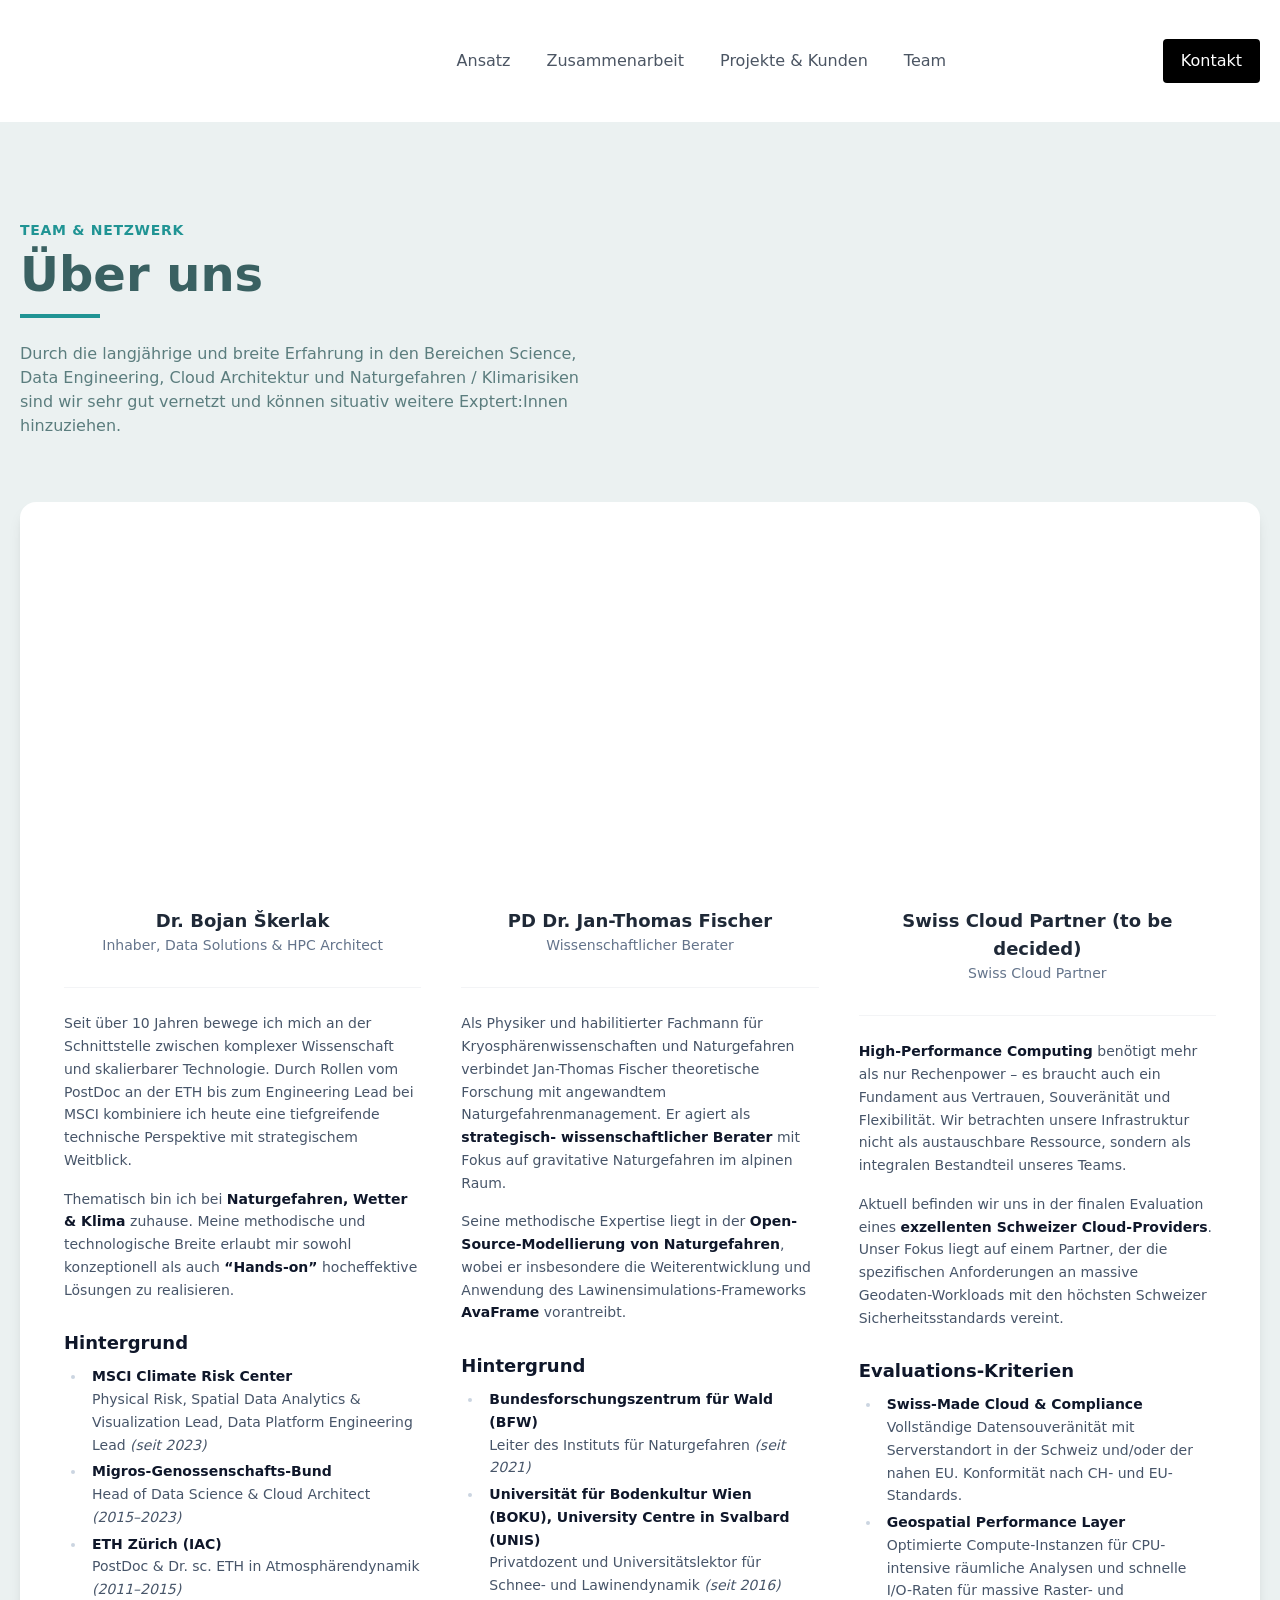
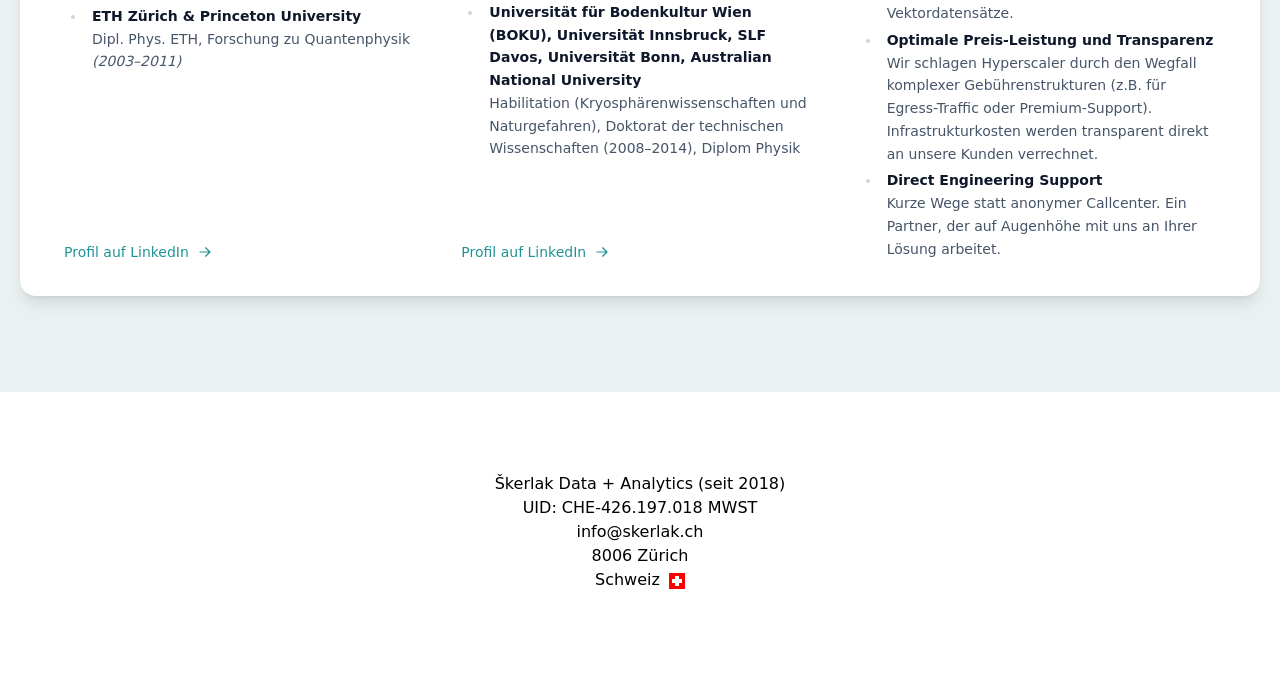
==== commit c2a2fb78: "JT update" ====
--- a/about/index.html
+++ b/about/index.html
@@ -177,18 +177,16 @@
 PostDoc &#x26; Dr. sc. ETH in Atmosphärendynamik <em>(2011–2015)</em></li>
 <li><strong>ETH Zürich &#x26; Princeton University</strong> <br>
 Dipl. Phys. ETH, Forschung zu Quantenphysik <em>(2003–2011)</em></li>
-</ul> </div> <div class="mt-6 pt-4"> <a href="https://www.linkedin.com/in/bojan-skerlak/" target="_blank" rel="noopener noreferrer" class="inline-flex items-center gap-2 text-sm font-medium text-brand-teal hover:text-brand-deep transition-colors group/link"> <span>Profil auf LinkedIn</span> <svg xmlns="http://www.w3.org/2000/svg" viewBox="0 0 20 20" fill="currentColor" class="w-4 h-4 transition-transform group-hover/link:translate-x-1"> <path fill-rule="evenodd" d="M3 10a.75.75 0 01.75-.75h10.638L10.23 5.29a.75.75 0 111.04-1.08l5.5 5.25a.75.75 0 010 1.08l-5.5 5.25a.75.75 0 11-1.04-1.08l4.158-3.96H3.75A.75.75 0 013 10z" clip-rule="evenodd"></path> </svg> </a> </div> </div> </div><div class="group flex flex-col h-full"> <div class="w-full aspect-square overflow-hidden rounded-md"> <picture> <source srcset="/assets/JT.tsoumrzs_Z1FsmBG.webp" type="image/webp" sizes="(max-width: 800px) 100vw, 400px">  <img src="/assets/JT.tsoumrzs_Z2dYtkk.png" alt="PD Dr. Jan-Thomas Fischer" sizes="(max-width: 800px) 100vw, 400px" loading="lazy" decoding="async" fetchpriority="auto" width="400" height="400" class="w-full transition duration-300 group-hover:-translate-y-1 group-hover:shadow-xl bg-white object-cover object-center aspect-square"> </picture> </div> <div class="mt-4 text-center"> <h2 class="text-lg text-gray-800 font-bold">PD Dr. Jan-Thomas Fischer</h2> <h3 class="text-sm text-slate-500">Wissenschaftlicher Berater</h3> </div> <div class="mt-8 pt-6 border-t border-gray-100 bg-white flex flex-col flex-grow"> <div class="prose prose-slate prose-sm max-w-none text-slate-600 leading-relaxed flex-grow"> <p>Als Physiker und habilitierter Experte für Kryosphärenwissenschaften verbindet Jan-Thomas Fischer theoretische Forschung mit angewandtem Naturgefahrenmanagement. Er agiert als <strong>strategisch-wissenschaftlicher Berater</strong> mit Fokus auf gravitative Naturgefahren im alpinen Raum.</p>
+</ul> </div> <div class="mt-6 pt-4"> <a href="https://www.linkedin.com/in/bojan-skerlak/" target="_blank" rel="noopener noreferrer" class="inline-flex items-center gap-2 text-sm font-medium text-brand-teal hover:text-brand-deep transition-colors group/link"> <span>Profil auf LinkedIn</span> <svg xmlns="http://www.w3.org/2000/svg" viewBox="0 0 20 20" fill="currentColor" class="w-4 h-4 transition-transform group-hover/link:translate-x-1"> <path fill-rule="evenodd" d="M3 10a.75.75 0 01.75-.75h10.638L10.23 5.29a.75.75 0 111.04-1.08l5.5 5.25a.75.75 0 010 1.08l-5.5 5.25a.75.75 0 11-1.04-1.08l4.158-3.96H3.75A.75.75 0 013 10z" clip-rule="evenodd"></path> </svg> </a> </div> </div> </div><div class="group flex flex-col h-full"> <div class="w-full aspect-square overflow-hidden rounded-md"> <picture> <source srcset="/assets/JT.tsoumrzs_Z1FsmBG.webp" type="image/webp" sizes="(max-width: 800px) 100vw, 400px">  <img src="/assets/JT.tsoumrzs_Z2dYtkk.png" alt="PD Dr. Jan-Thomas Fischer" sizes="(max-width: 800px) 100vw, 400px" loading="lazy" decoding="async" fetchpriority="auto" width="400" height="400" class="w-full transition duration-300 group-hover:-translate-y-1 group-hover:shadow-xl bg-white object-cover object-center aspect-square"> </picture> </div> <div class="mt-4 text-center"> <h2 class="text-lg text-gray-800 font-bold">PD Dr. Jan-Thomas Fischer</h2> <h3 class="text-sm text-slate-500">Wissenschaftlicher Berater</h3> </div> <div class="mt-8 pt-6 border-t border-gray-100 bg-white flex flex-col flex-grow"> <div class="prose prose-slate prose-sm max-w-none text-slate-600 leading-relaxed flex-grow"> <p>Als Physiker und habilitierter Fachmann für Kryosphärenwissenschaften und Naturgefahren verbindet Jan-Thomas Fischer theoretische Forschung mit angewandtem Naturgefahrenmanagement. Er agiert als <strong>strategisch- wissenschaftlicher Berater</strong> mit Fokus auf gravitative Naturgefahren im alpinen Raum.</p>
 <p>Seine methodische Expertise liegt in der <strong>Open-Source-Modellierung von Naturgefahren</strong>, wobei er insbesondere die Weiterentwicklung und Anwendung des Lawinensimulations-Frameworks <strong>AvaFrame</strong> vorantreibt.</p>
 <h3 id="hintergrund">Hintergrund</h3>
 <ul>
-<li><strong>Bundesforschungszentrum für Wald (BFW)</strong>
-Leiter des Instituts für Naturgefahren sowie der Abteilung Schnee und Lawinen <em>(seit 2018)</em></li>
-<li><strong>Universität für Bodenkultur Wien (BOKU)</strong>
+<li><strong>Bundesforschungszentrum für Wald (BFW)</strong> <br>
+Leiter des Instituts für Naturgefahren <em>(seit 2021)</em></li>
+<li><strong>Universität für Bodenkultur Wien (BOKU), University Centre in Svalbard (UNIS)</strong> <br>
 Privatdozent und Universitätslektor für Schnee- und Lawinendynamik <em>(seit 2016)</em></li>
-<li><strong>The University Centre in Svalbard (UNIS) &#x26; Icelandic Met Office</strong>
-Gastdozent und Forscher <em>(2015–2019)</em></li>
-<li><strong>Universität Innsbruck &#x26; SLF Davos</strong>
-Doktorat der technischen Wissenschaften <em>(2008–2014)</em></li>
+<li><strong>Universität für Bodenkultur Wien (BOKU), Universität Innsbruck, SLF Davos, Universität Bonn, Australian National University</strong> <br>
+Habilitation (Kryosphärenwissenschaften und Naturgefahren), Doktorat der technischen Wissenschaften (2008–2014), Diplom Physik</li>
 </ul> </div> <div class="mt-6 pt-4"> <a href="https://www.linkedin.com/in/jtfisch/" target="_blank" rel="noopener noreferrer" class="inline-flex items-center gap-2 text-sm font-medium text-brand-teal hover:text-brand-deep transition-colors group/link"> <span>Profil auf LinkedIn</span> <svg xmlns="http://www.w3.org/2000/svg" viewBox="0 0 20 20" fill="currentColor" class="w-4 h-4 transition-transform group-hover/link:translate-x-1"> <path fill-rule="evenodd" d="M3 10a.75.75 0 01.75-.75h10.638L10.23 5.29a.75.75 0 111.04-1.08l5.5 5.25a.75.75 0 010 1.08l-5.5 5.25a.75.75 0 11-1.04-1.08l4.158-3.96H3.75A.75.75 0 013 10z" clip-rule="evenodd"></path> </svg> </a> </div> </div> </div><div class="group flex flex-col h-full"> <div class="w-full aspect-square overflow-hidden rounded-md"> <picture> <source srcset="/assets/rechenzentrum.HzEaBQd6_1Edmpb.webp" type="image/webp" sizes="(max-width: 800px) 100vw, 400px">  <img src="/assets/rechenzentrum.HzEaBQd6_Wwx4i.png" alt="Swiss Cloud Partner" sizes="(max-width: 800px) 100vw, 400px" loading="lazy" decoding="async" fetchpriority="auto" width="400" height="400" class="w-full transition duration-300 group-hover:-translate-y-1 group-hover:shadow-xl bg-white object-cover object-center aspect-square"> </picture> </div> <div class="mt-4 text-center"> <h2 class="text-lg text-gray-800 font-bold">Swiss Cloud Partner (to be decided)</h2> <h3 class="text-sm text-slate-500">Swiss Cloud Partner</h3> </div> <div class="mt-8 pt-6 border-t border-gray-100 bg-white flex flex-col flex-grow"> <div class="prose prose-slate prose-sm max-w-none text-slate-600 leading-relaxed flex-grow"> <p><strong>High-Performance Computing</strong> benötigt mehr als nur Rechenpower – es braucht auch ein Fundament aus Vertrauen, Souveränität und Flexibilität. Wir betrachten unsere Infrastruktur nicht als austauschbare Ressource, sondern als integralen Bestandteil unseres Teams.</p>
 <p>Aktuell befinden wir uns in der finalen Evaluation eines <strong>exzellenten Schweizer Cloud-Providers</strong>. Unser Fokus liegt auf einem Partner, der die spezifischen Anforderungen an massive Geodaten-Workloads mit den höchsten Schweizer Sicherheitsstandards vereint.</p>
 <h3 id="evaluations-kriterien">Evaluations-Kriterien</h3>
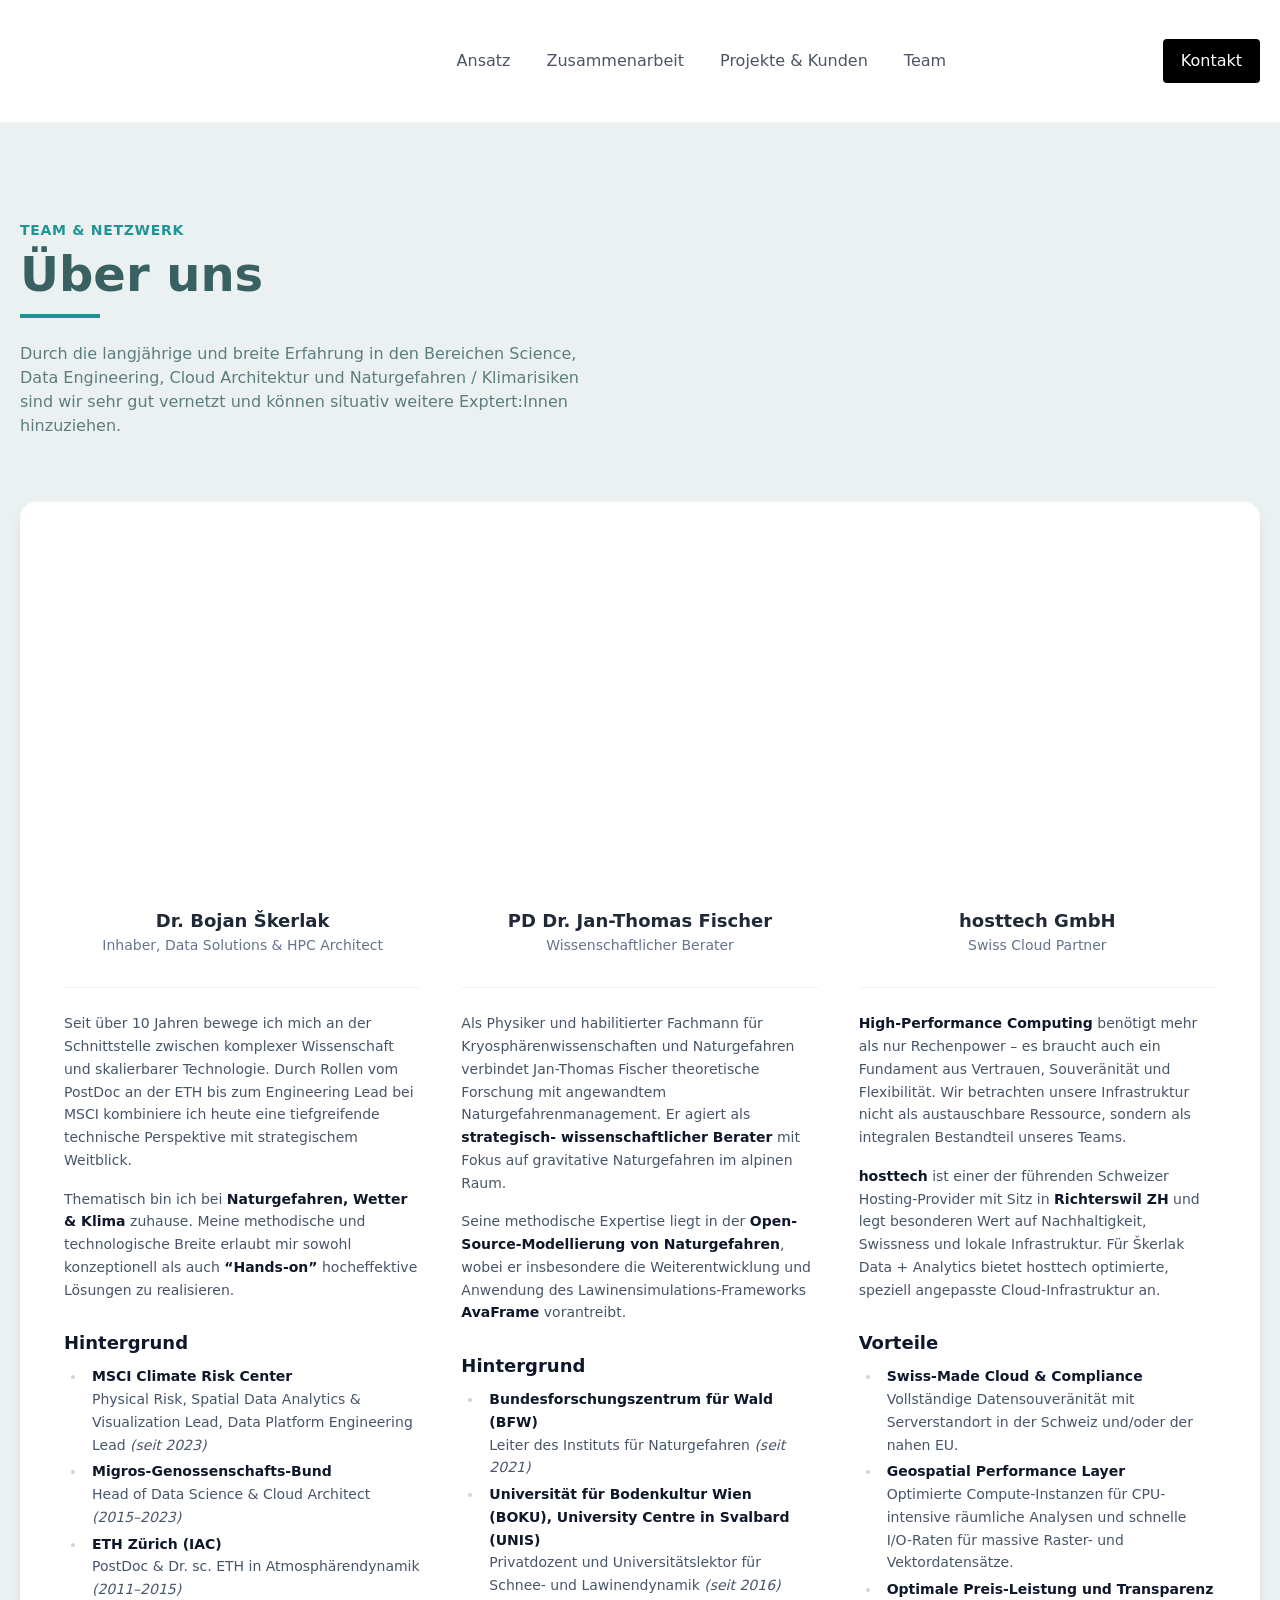
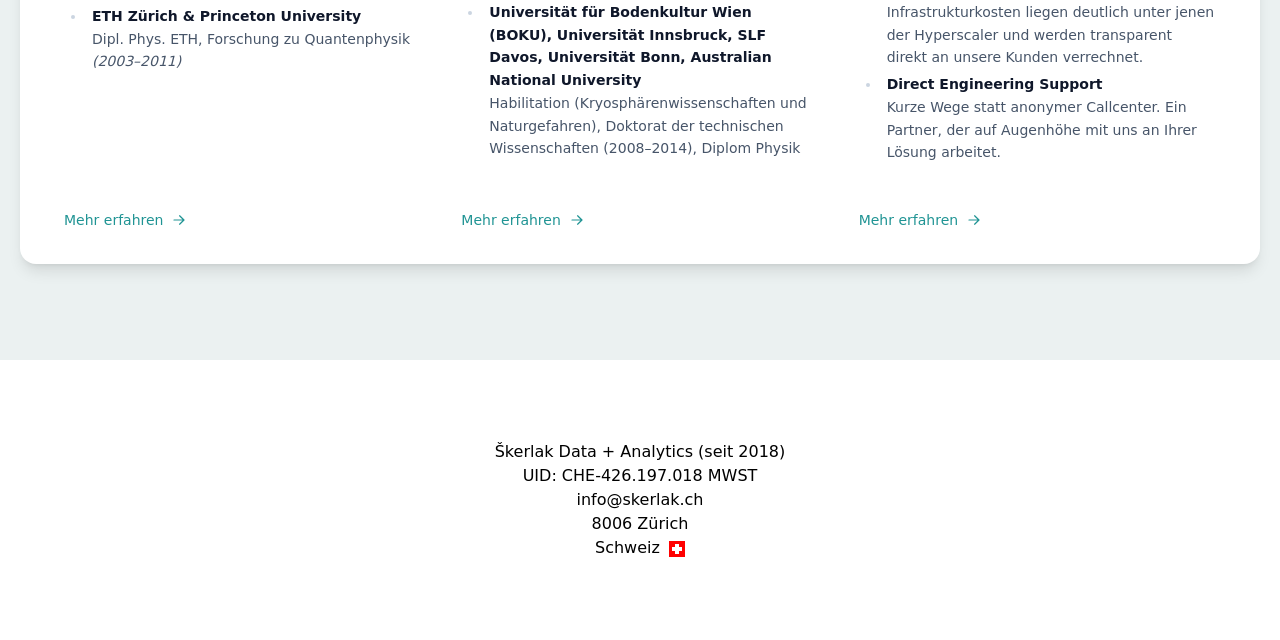
==== commit 79ea3cfd: "hosttech ramms" ====
--- a/about/index.html
+++ b/about/index.html
@@ -177,7 +177,7 @@
 PostDoc &#x26; Dr. sc. ETH in Atmosphärendynamik <em>(2011–2015)</em></li>
 <li><strong>ETH Zürich &#x26; Princeton University</strong> <br>
 Dipl. Phys. ETH, Forschung zu Quantenphysik <em>(2003–2011)</em></li>
-</ul> </div> <div class="mt-6 pt-4"> <a href="https://www.linkedin.com/in/bojan-skerlak/" target="_blank" rel="noopener noreferrer" class="inline-flex items-center gap-2 text-sm font-medium text-brand-teal hover:text-brand-deep transition-colors group/link"> <span>Profil auf LinkedIn</span> <svg xmlns="http://www.w3.org/2000/svg" viewBox="0 0 20 20" fill="currentColor" class="w-4 h-4 transition-transform group-hover/link:translate-x-1"> <path fill-rule="evenodd" d="M3 10a.75.75 0 01.75-.75h10.638L10.23 5.29a.75.75 0 111.04-1.08l5.5 5.25a.75.75 0 010 1.08l-5.5 5.25a.75.75 0 11-1.04-1.08l4.158-3.96H3.75A.75.75 0 013 10z" clip-rule="evenodd"></path> </svg> </a> </div> </div> </div><div class="group flex flex-col h-full"> <div class="w-full aspect-square overflow-hidden rounded-md"> <picture> <source srcset="/assets/JT.tsoumrzs_Z1FsmBG.webp" type="image/webp" sizes="(max-width: 800px) 100vw, 400px">  <img src="/assets/JT.tsoumrzs_Z2dYtkk.png" alt="PD Dr. Jan-Thomas Fischer" sizes="(max-width: 800px) 100vw, 400px" loading="lazy" decoding="async" fetchpriority="auto" width="400" height="400" class="w-full transition duration-300 group-hover:-translate-y-1 group-hover:shadow-xl bg-white object-cover object-center aspect-square"> </picture> </div> <div class="mt-4 text-center"> <h2 class="text-lg text-gray-800 font-bold">PD Dr. Jan-Thomas Fischer</h2> <h3 class="text-sm text-slate-500">Wissenschaftlicher Berater</h3> </div> <div class="mt-8 pt-6 border-t border-gray-100 bg-white flex flex-col flex-grow"> <div class="prose prose-slate prose-sm max-w-none text-slate-600 leading-relaxed flex-grow"> <p>Als Physiker und habilitierter Fachmann für Kryosphärenwissenschaften und Naturgefahren verbindet Jan-Thomas Fischer theoretische Forschung mit angewandtem Naturgefahrenmanagement. Er agiert als <strong>strategisch- wissenschaftlicher Berater</strong> mit Fokus auf gravitative Naturgefahren im alpinen Raum.</p>
+</ul> </div> <div class="mt-6 pt-4"> <a href="https://www.linkedin.com/in/bojan-skerlak/" target="_blank" rel="noopener noreferrer" class="inline-flex items-center gap-2 text-sm font-medium text-brand-teal hover:text-brand-deep transition-colors group/link"> <span>Mehr erfahren</span> <svg xmlns="http://www.w3.org/2000/svg" viewBox="0 0 20 20" fill="currentColor" class="w-4 h-4 transition-transform group-hover/link:translate-x-1"> <path fill-rule="evenodd" d="M3 10a.75.75 0 01.75-.75h10.638L10.23 5.29a.75.75 0 111.04-1.08l5.5 5.25a.75.75 0 010 1.08l-5.5 5.25a.75.75 0 11-1.04-1.08l4.158-3.96H3.75A.75.75 0 013 10z" clip-rule="evenodd"></path> </svg> </a> </div> </div> </div><div class="group flex flex-col h-full"> <div class="w-full aspect-square overflow-hidden rounded-md"> <picture> <source srcset="/assets/JT.tsoumrzs_Z1FsmBG.webp" type="image/webp" sizes="(max-width: 800px) 100vw, 400px">  <img src="/assets/JT.tsoumrzs_Z2dYtkk.png" alt="PD Dr. Jan-Thomas Fischer" sizes="(max-width: 800px) 100vw, 400px" loading="lazy" decoding="async" fetchpriority="auto" width="400" height="400" class="w-full transition duration-300 group-hover:-translate-y-1 group-hover:shadow-xl bg-white object-cover object-center aspect-square"> </picture> </div> <div class="mt-4 text-center"> <h2 class="text-lg text-gray-800 font-bold">PD Dr. Jan-Thomas Fischer</h2> <h3 class="text-sm text-slate-500">Wissenschaftlicher Berater</h3> </div> <div class="mt-8 pt-6 border-t border-gray-100 bg-white flex flex-col flex-grow"> <div class="prose prose-slate prose-sm max-w-none text-slate-600 leading-relaxed flex-grow"> <p>Als Physiker und habilitierter Fachmann für Kryosphärenwissenschaften und Naturgefahren verbindet Jan-Thomas Fischer theoretische Forschung mit angewandtem Naturgefahrenmanagement. Er agiert als <strong>strategisch- wissenschaftlicher Berater</strong> mit Fokus auf gravitative Naturgefahren im alpinen Raum.</p>
 <p>Seine methodische Expertise liegt in der <strong>Open-Source-Modellierung von Naturgefahren</strong>, wobei er insbesondere die Weiterentwicklung und Anwendung des Lawinensimulations-Frameworks <strong>AvaFrame</strong> vorantreibt.</p>
 <h3 id="hintergrund">Hintergrund</h3>
 <ul>
@@ -187,17 +187,17 @@
 Privatdozent und Universitätslektor für Schnee- und Lawinendynamik <em>(seit 2016)</em></li>
 <li><strong>Universität für Bodenkultur Wien (BOKU), Universität Innsbruck, SLF Davos, Universität Bonn, Australian National University</strong> <br>
 Habilitation (Kryosphärenwissenschaften und Naturgefahren), Doktorat der technischen Wissenschaften (2008–2014), Diplom Physik</li>
-</ul> </div> <div class="mt-6 pt-4"> <a href="https://www.linkedin.com/in/jtfisch/" target="_blank" rel="noopener noreferrer" class="inline-flex items-center gap-2 text-sm font-medium text-brand-teal hover:text-brand-deep transition-colors group/link"> <span>Profil auf LinkedIn</span> <svg xmlns="http://www.w3.org/2000/svg" viewBox="0 0 20 20" fill="currentColor" class="w-4 h-4 transition-transform group-hover/link:translate-x-1"> <path fill-rule="evenodd" d="M3 10a.75.75 0 01.75-.75h10.638L10.23 5.29a.75.75 0 111.04-1.08l5.5 5.25a.75.75 0 010 1.08l-5.5 5.25a.75.75 0 11-1.04-1.08l4.158-3.96H3.75A.75.75 0 013 10z" clip-rule="evenodd"></path> </svg> </a> </div> </div> </div><div class="group flex flex-col h-full"> <div class="w-full aspect-square overflow-hidden rounded-md"> <picture> <source srcset="/assets/rechenzentrum.HzEaBQd6_1Edmpb.webp" type="image/webp" sizes="(max-width: 800px) 100vw, 400px">  <img src="/assets/rechenzentrum.HzEaBQd6_Wwx4i.png" alt="Swiss Cloud Partner" sizes="(max-width: 800px) 100vw, 400px" loading="lazy" decoding="async" fetchpriority="auto" width="400" height="400" class="w-full transition duration-300 group-hover:-translate-y-1 group-hover:shadow-xl bg-white object-cover object-center aspect-square"> </picture> </div> <div class="mt-4 text-center"> <h2 class="text-lg text-gray-800 font-bold">Swiss Cloud Partner (to be decided)</h2> <h3 class="text-sm text-slate-500">Swiss Cloud Partner</h3> </div> <div class="mt-8 pt-6 border-t border-gray-100 bg-white flex flex-col flex-grow"> <div class="prose prose-slate prose-sm max-w-none text-slate-600 leading-relaxed flex-grow"> <p><strong>High-Performance Computing</strong> benötigt mehr als nur Rechenpower – es braucht auch ein Fundament aus Vertrauen, Souveränität und Flexibilität. Wir betrachten unsere Infrastruktur nicht als austauschbare Ressource, sondern als integralen Bestandteil unseres Teams.</p>
-<p>Aktuell befinden wir uns in der finalen Evaluation eines <strong>exzellenten Schweizer Cloud-Providers</strong>. Unser Fokus liegt auf einem Partner, der die spezifischen Anforderungen an massive Geodaten-Workloads mit den höchsten Schweizer Sicherheitsstandards vereint.</p>
-<h3 id="evaluations-kriterien">Evaluations-Kriterien</h3>
+</ul> </div> <div class="mt-6 pt-4"> <a href="https://www.linkedin.com/in/jtfisch/" target="_blank" rel="noopener noreferrer" class="inline-flex items-center gap-2 text-sm font-medium text-brand-teal hover:text-brand-deep transition-colors group/link"> <span>Mehr erfahren</span> <svg xmlns="http://www.w3.org/2000/svg" viewBox="0 0 20 20" fill="currentColor" class="w-4 h-4 transition-transform group-hover/link:translate-x-1"> <path fill-rule="evenodd" d="M3 10a.75.75 0 01.75-.75h10.638L10.23 5.29a.75.75 0 111.04-1.08l5.5 5.25a.75.75 0 010 1.08l-5.5 5.25a.75.75 0 11-1.04-1.08l4.158-3.96H3.75A.75.75 0 013 10z" clip-rule="evenodd"></path> </svg> </a> </div> </div> </div><div class="group flex flex-col h-full"> <div class="w-full aspect-square overflow-hidden rounded-md"> <picture> <source srcset="/assets/rechenzentrum_hosttech.DyeKeQkU_1jM5CI.webp" type="image/webp" sizes="(max-width: 800px) 100vw, 400px">  <img src="/assets/rechenzentrum_hosttech.DyeKeQkU_e7sSL.png" alt="hosttech" sizes="(max-width: 800px) 100vw, 400px" loading="lazy" decoding="async" fetchpriority="auto" width="400" height="400" class="w-full transition duration-300 group-hover:-translate-y-1 group-hover:shadow-xl bg-white object-cover object-center aspect-square"> </picture> </div> <div class="mt-4 text-center"> <h2 class="text-lg text-gray-800 font-bold">hosttech GmbH</h2> <h3 class="text-sm text-slate-500">Swiss Cloud Partner</h3> </div> <div class="mt-8 pt-6 border-t border-gray-100 bg-white flex flex-col flex-grow"> <div class="prose prose-slate prose-sm max-w-none text-slate-600 leading-relaxed flex-grow"> <p><strong>High-Performance Computing</strong> benötigt mehr als nur Rechenpower – es braucht auch ein Fundament aus Vertrauen, Souveränität und Flexibilität. Wir betrachten unsere Infrastruktur nicht als austauschbare Ressource, sondern als integralen Bestandteil unseres Teams.</p>
+<p><strong>hosttech</strong> ist einer der führenden Schweizer Hosting-Provider mit Sitz in <strong>Richterswil ZH</strong> und legt besonderen Wert auf Nachhaltigkeit, Swissness und lokale Infrastruktur. Für Škerlak Data + Analytics bietet hosttech optimierte, speziell angepasste Cloud-Infrastruktur an.</p>
+<h3 id="vorteile">Vorteile</h3>
 <ul>
 <li><strong>Swiss-Made Cloud &#x26; Compliance</strong> <br>
-Vollständige Datensouveränität mit Serverstandort in der Schweiz und/oder der nahen EU. Konformität nach CH- und EU-Standards.</li>
+Vollständige Datensouveränität mit Serverstandort in der Schweiz und/oder der nahen EU.</li>
 <li><strong>Geospatial Performance Layer</strong> <br>
 Optimierte Compute-Instanzen für CPU-intensive räumliche Analysen und schnelle I/O-Raten für massive Raster- und Vektordatensätze.</li>
 <li><strong>Optimale Preis-Leistung und Transparenz</strong> <br>
-Wir schlagen Hyperscaler durch den Wegfall komplexer Gebührenstrukturen (z.B. für Egress-Traffic oder Premium-Support). Infrastrukturkosten werden transparent direkt an unsere Kunden verrechnet.</li>
+Infrastrukturkosten liegen deutlich unter jenen der Hyperscaler und werden transparent direkt an unsere Kunden verrechnet.</li>
 <li><strong>Direct Engineering Support</strong> <br>
 Kurze Wege statt anonymer Callcenter. Ein Partner, der auf Augenhöhe mit uns an Ihrer Lösung arbeitet.</li>
-</ul> </div>  </div> </div> </div> </div>  </div> </section>  <footer class="my-20"> <div class="text-center"> <p>Škerlak Data + Analytics (seit 2018)</p> <p>UID: CHE-426.197.018 MWST</p> <p><a href="mailto:info@skerlak.ch" class="hover:underline">info@skerlak.ch</a></p> <p> 8006 Zürich </p> <p>Schweiz
+</ul> </div> <div class="mt-6 pt-4"> <a href="https://www.hosttech.ch" target="_blank" rel="noopener noreferrer" class="inline-flex items-center gap-2 text-sm font-medium text-brand-teal hover:text-brand-deep transition-colors group/link"> <span>Mehr erfahren</span> <svg xmlns="http://www.w3.org/2000/svg" viewBox="0 0 20 20" fill="currentColor" class="w-4 h-4 transition-transform group-hover/link:translate-x-1"> <path fill-rule="evenodd" d="M3 10a.75.75 0 01.75-.75h10.638L10.23 5.29a.75.75 0 111.04-1.08l5.5 5.25a.75.75 0 010 1.08l-5.5 5.25a.75.75 0 11-1.04-1.08l4.158-3.96H3.75A.75.75 0 013 10z" clip-rule="evenodd"></path> </svg> </a> </div> </div> </div> </div> </div>  </div> </section>  <footer class="my-20"> <div class="text-center"> <p>Škerlak Data + Analytics (seit 2018)</p> <p>UID: CHE-426.197.018 MWST</p> <p><a href="mailto:info@skerlak.ch" class="hover:underline">info@skerlak.ch</a></p> <p> 8006 Zürich </p> <p>Schweiz
 <span class="inline-block ml-1 align-middle" aria-label="Swiss flag"> <svg xmlns="http://www.w3.org/2000/svg" viewBox="0 0 512 512" width="16" height="16"> <rect width="512" height="512" fill="#FF0000"></rect> <rect x="192" y="96" width="128" height="320" fill="#fff"></rect> <rect x="96" y="192" width="320" height="128" fill="#fff"></rect> </svg> </span> </p> </div> </footer>  </body> </html>
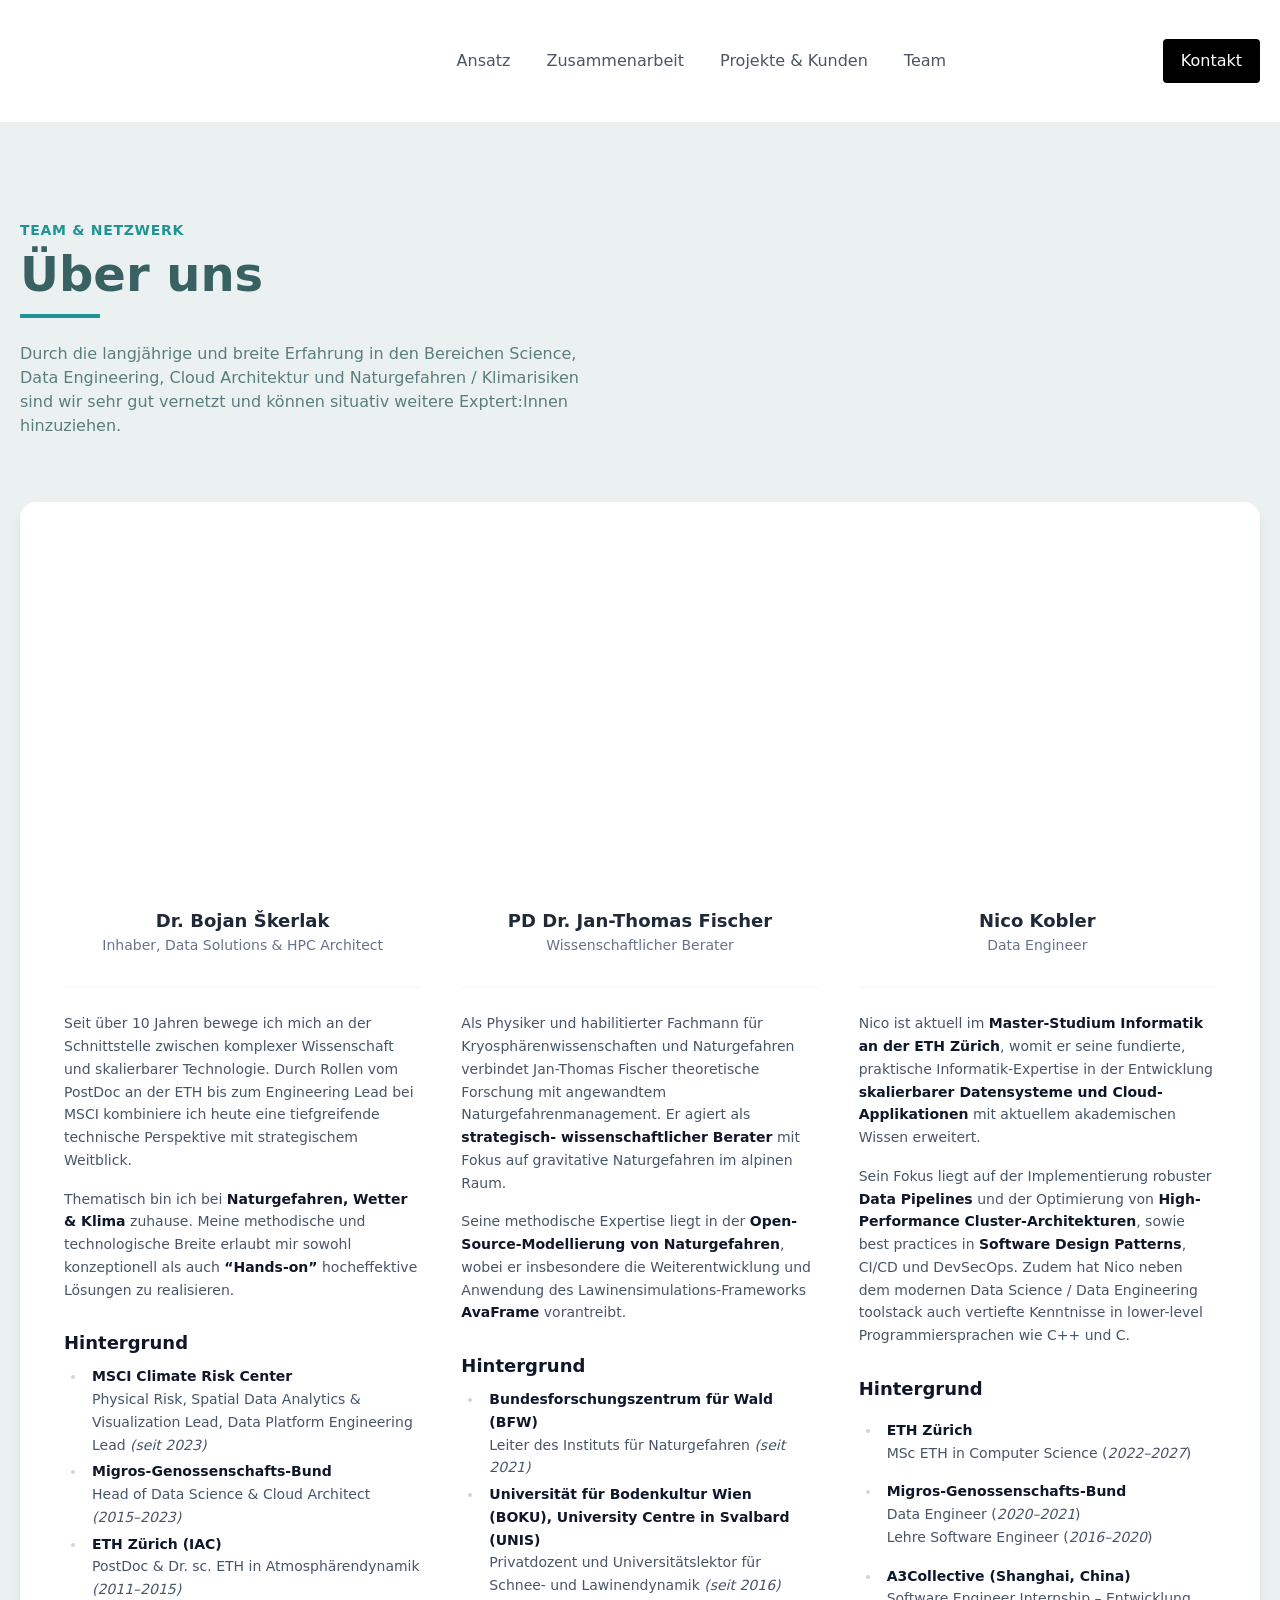
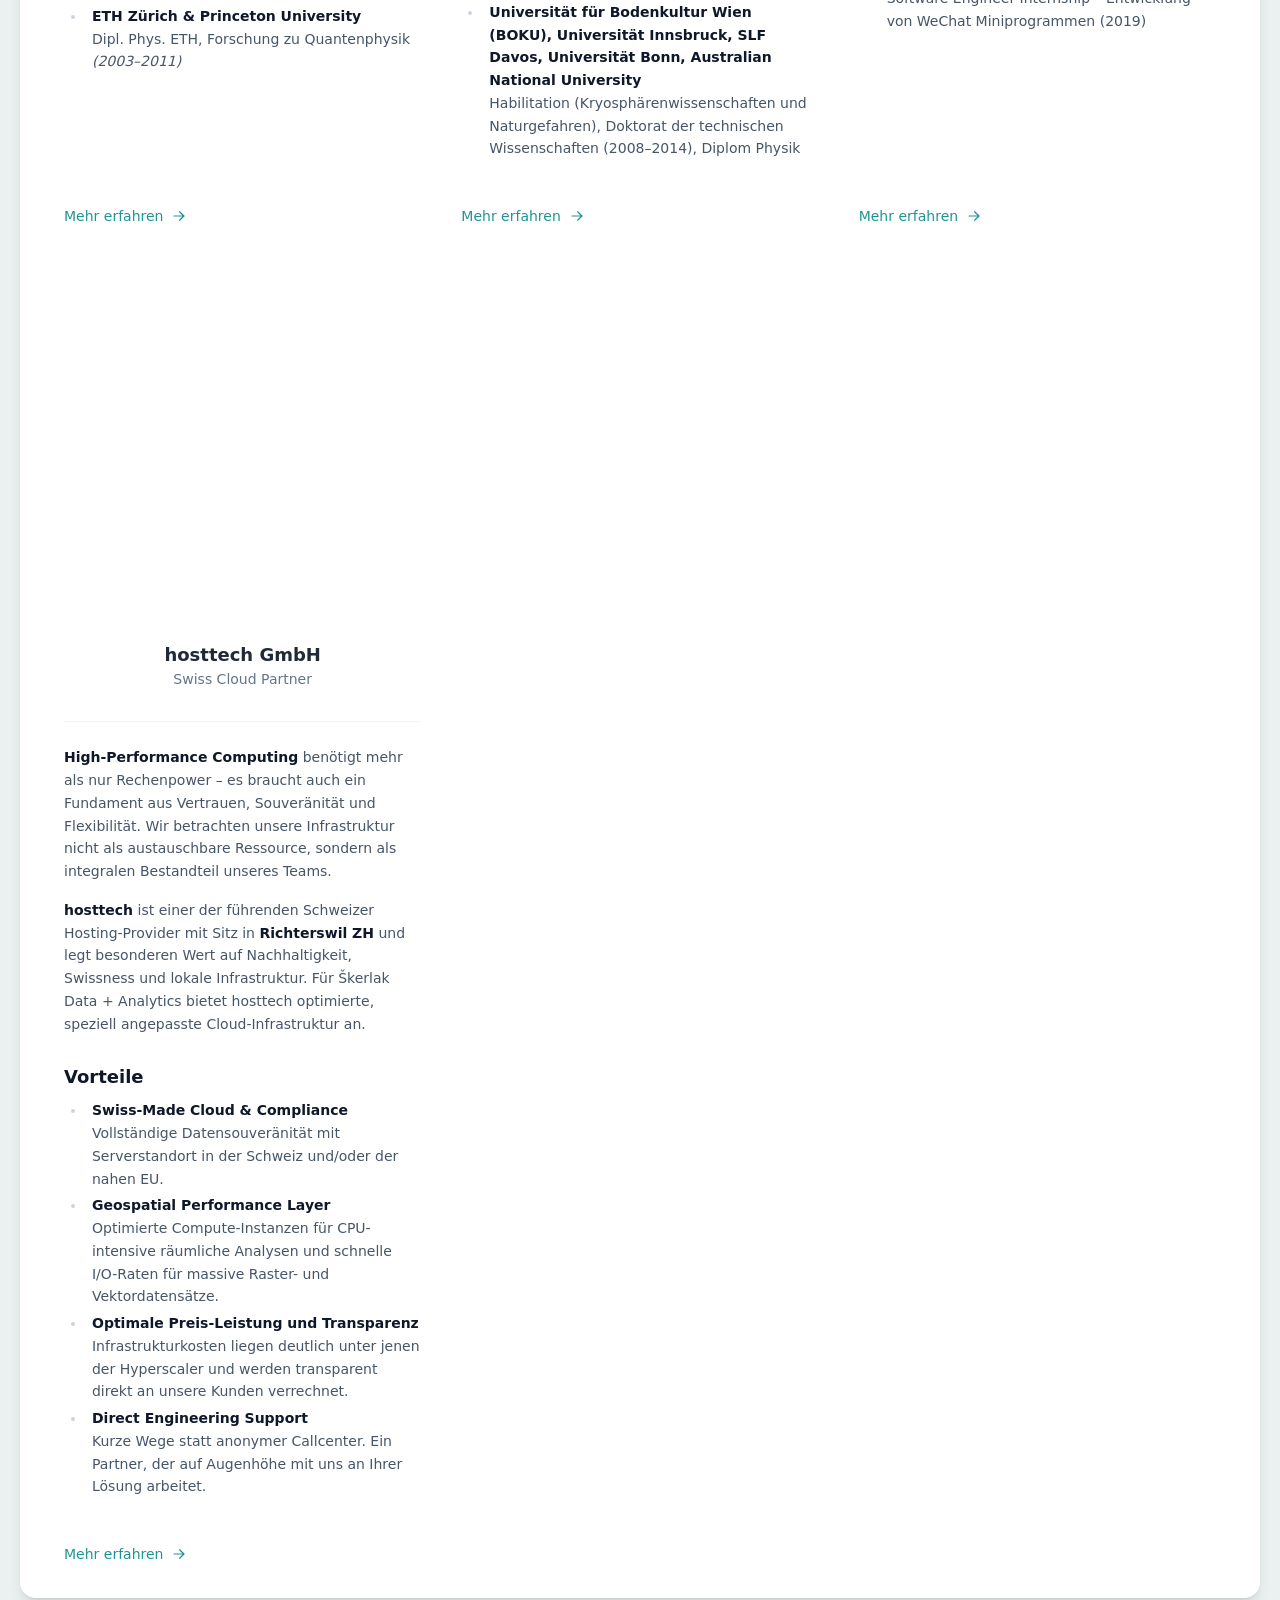
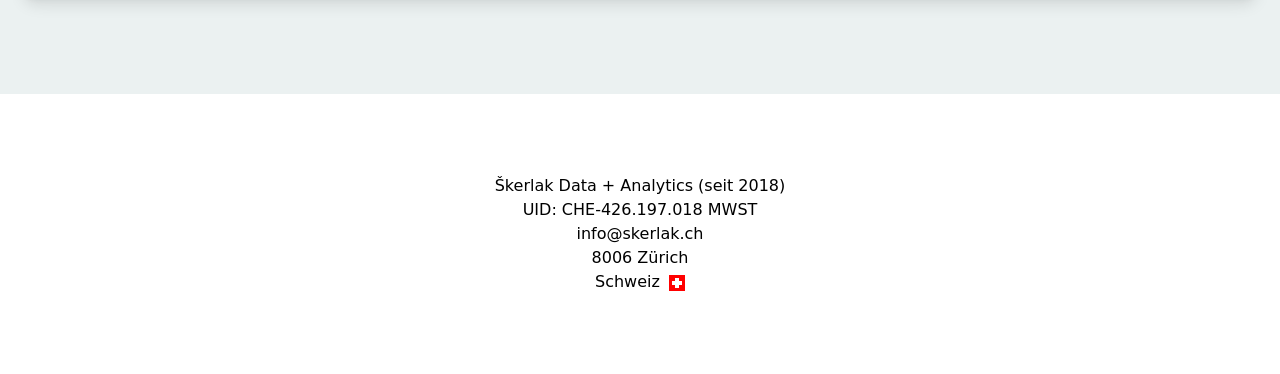
==== commit 4d1e5015: "scripted update" ====
--- a/about/index.html
+++ b/about/index.html
@@ -187,7 +187,24 @@
 Privatdozent und Universitätslektor für Schnee- und Lawinendynamik <em>(seit 2016)</em></li>
 <li><strong>Universität für Bodenkultur Wien (BOKU), Universität Innsbruck, SLF Davos, Universität Bonn, Australian National University</strong> <br>
 Habilitation (Kryosphärenwissenschaften und Naturgefahren), Doktorat der technischen Wissenschaften (2008–2014), Diplom Physik</li>
-</ul> </div> <div class="mt-6 pt-4"> <a href="https://www.linkedin.com/in/jtfisch/" target="_blank" rel="noopener noreferrer" class="inline-flex items-center gap-2 text-sm font-medium text-brand-teal hover:text-brand-deep transition-colors group/link"> <span>Mehr erfahren</span> <svg xmlns="http://www.w3.org/2000/svg" viewBox="0 0 20 20" fill="currentColor" class="w-4 h-4 transition-transform group-hover/link:translate-x-1"> <path fill-rule="evenodd" d="M3 10a.75.75 0 01.75-.75h10.638L10.23 5.29a.75.75 0 111.04-1.08l5.5 5.25a.75.75 0 010 1.08l-5.5 5.25a.75.75 0 11-1.04-1.08l4.158-3.96H3.75A.75.75 0 013 10z" clip-rule="evenodd"></path> </svg> </a> </div> </div> </div><div class="group flex flex-col h-full"> <div class="w-full aspect-square overflow-hidden rounded-md"> <picture> <source srcset="/assets/rechenzentrum_hosttech.DyeKeQkU_1jM5CI.webp" type="image/webp" sizes="(max-width: 800px) 100vw, 400px">  <img src="/assets/rechenzentrum_hosttech.DyeKeQkU_e7sSL.png" alt="hosttech" sizes="(max-width: 800px) 100vw, 400px" loading="lazy" decoding="async" fetchpriority="auto" width="400" height="400" class="w-full transition duration-300 group-hover:-translate-y-1 group-hover:shadow-xl bg-white object-cover object-center aspect-square"> </picture> </div> <div class="mt-4 text-center"> <h2 class="text-lg text-gray-800 font-bold">hosttech GmbH</h2> <h3 class="text-sm text-slate-500">Swiss Cloud Partner</h3> </div> <div class="mt-8 pt-6 border-t border-gray-100 bg-white flex flex-col flex-grow"> <div class="prose prose-slate prose-sm max-w-none text-slate-600 leading-relaxed flex-grow"> <p><strong>High-Performance Computing</strong> benötigt mehr als nur Rechenpower – es braucht auch ein Fundament aus Vertrauen, Souveränität und Flexibilität. Wir betrachten unsere Infrastruktur nicht als austauschbare Ressource, sondern als integralen Bestandteil unseres Teams.</p>
+</ul> </div> <div class="mt-6 pt-4"> <a href="https://www.linkedin.com/in/jtfisch/" target="_blank" rel="noopener noreferrer" class="inline-flex items-center gap-2 text-sm font-medium text-brand-teal hover:text-brand-deep transition-colors group/link"> <span>Mehr erfahren</span> <svg xmlns="http://www.w3.org/2000/svg" viewBox="0 0 20 20" fill="currentColor" class="w-4 h-4 transition-transform group-hover/link:translate-x-1"> <path fill-rule="evenodd" d="M3 10a.75.75 0 01.75-.75h10.638L10.23 5.29a.75.75 0 111.04-1.08l5.5 5.25a.75.75 0 010 1.08l-5.5 5.25a.75.75 0 11-1.04-1.08l4.158-3.96H3.75A.75.75 0 013 10z" clip-rule="evenodd"></path> </svg> </a> </div> </div> </div><div class="group flex flex-col h-full"> <div class="w-full aspect-square overflow-hidden rounded-md"> <picture> <source srcset="/assets/nico.Dl2XoRaR_1ok5qU.webp" type="image/webp" sizes="(max-width: 800px) 100vw, 400px">  <img src="/assets/nico.Dl2XoRaR_ZXImKi.jpg" alt="Nico Kobler" sizes="(max-width: 800px) 100vw, 400px" loading="lazy" decoding="async" fetchpriority="auto" width="400" height="400" class="w-full transition duration-300 group-hover:-translate-y-1 group-hover:shadow-xl bg-white object-cover object-center aspect-square"> </picture> </div> <div class="mt-4 text-center"> <h2 class="text-lg text-gray-800 font-bold">Nico Kobler</h2> <h3 class="text-sm text-slate-500">Data Engineer</h3> </div> <div class="mt-8 pt-6 border-t border-gray-100 bg-white flex flex-col flex-grow"> <div class="prose prose-slate prose-sm max-w-none text-slate-600 leading-relaxed flex-grow"> <p>Nico ist aktuell im <strong>Master-Studium Informatik an der ETH Zürich</strong>, womit er seine fundierte, praktische Informatik-Expertise in der Entwicklung <strong>skalierbarer Datensysteme und Cloud-Applikationen</strong> mit aktuellem akademischen Wissen erweitert.</p>
+<p>Sein Fokus liegt auf der Implementierung robuster <strong>Data Pipelines</strong> und der Optimierung von <strong>High-Performance Cluster-Architekturen</strong>, sowie best practices in <strong>Software Design Patterns</strong>, CI/CD und DevSecOps. Zudem hat Nico neben dem modernen Data Science / Data Engineering toolstack auch vertiefte Kenntnisse in lower-level Programmiersprachen wie C++ und C.</p>
+<h3 id="hintergrund">Hintergrund</h3>
+<ul>
+<li>
+<p><strong>ETH Zürich</strong> <br>
+MSc ETH in Computer Science (<em>2022–2027</em>)</p>
+</li>
+<li>
+<p><strong>Migros-Genossenschafts-Bund</strong> <br>
+Data Engineer (<em>2020–2021</em>) <br>
+Lehre Software Engineer (<em>2016–2020</em>)</p>
+</li>
+<li>
+<p><strong>A3Collective (Shanghai, China)</strong> <br>
+Software Engineer Internship – Entwicklung von WeChat Miniprogrammen (2019)</p>
+</li>
+</ul> </div> <div class="mt-6 pt-4"> <a href="https://www.linkedin.com/in/nkobler/" target="_blank" rel="noopener noreferrer" class="inline-flex items-center gap-2 text-sm font-medium text-brand-teal hover:text-brand-deep transition-colors group/link"> <span>Mehr erfahren</span> <svg xmlns="http://www.w3.org/2000/svg" viewBox="0 0 20 20" fill="currentColor" class="w-4 h-4 transition-transform group-hover/link:translate-x-1"> <path fill-rule="evenodd" d="M3 10a.75.75 0 01.75-.75h10.638L10.23 5.29a.75.75 0 111.04-1.08l5.5 5.25a.75.75 0 010 1.08l-5.5 5.25a.75.75 0 11-1.04-1.08l4.158-3.96H3.75A.75.75 0 013 10z" clip-rule="evenodd"></path> </svg> </a> </div> </div> </div><div class="group flex flex-col h-full"> <div class="w-full aspect-square overflow-hidden rounded-md"> <picture> <source srcset="/assets/chris.BQwegFo-_ZWPdb9.webp" type="image/webp" sizes="(max-width: 800px) 100vw, 400px">  <img src="/assets/chris.BQwegFo-_4Hafn.jpg" alt="hosttech" sizes="(max-width: 800px) 100vw, 400px" loading="lazy" decoding="async" fetchpriority="auto" width="400" height="400" class="w-full transition duration-300 group-hover:-translate-y-1 group-hover:shadow-xl bg-white object-cover object-center aspect-square"> </picture> </div> <div class="mt-4 text-center"> <h2 class="text-lg text-gray-800 font-bold">hosttech GmbH</h2> <h3 class="text-sm text-slate-500">Swiss Cloud Partner</h3> </div> <div class="mt-8 pt-6 border-t border-gray-100 bg-white flex flex-col flex-grow"> <div class="prose prose-slate prose-sm max-w-none text-slate-600 leading-relaxed flex-grow"> <p><strong>High-Performance Computing</strong> benötigt mehr als nur Rechenpower – es braucht auch ein Fundament aus Vertrauen, Souveränität und Flexibilität. Wir betrachten unsere Infrastruktur nicht als austauschbare Ressource, sondern als integralen Bestandteil unseres Teams.</p>
 <p><strong>hosttech</strong> ist einer der führenden Schweizer Hosting-Provider mit Sitz in <strong>Richterswil ZH</strong> und legt besonderen Wert auf Nachhaltigkeit, Swissness und lokale Infrastruktur. Für Škerlak Data + Analytics bietet hosttech optimierte, speziell angepasste Cloud-Infrastruktur an.</p>
 <h3 id="vorteile">Vorteile</h3>
 <ul>
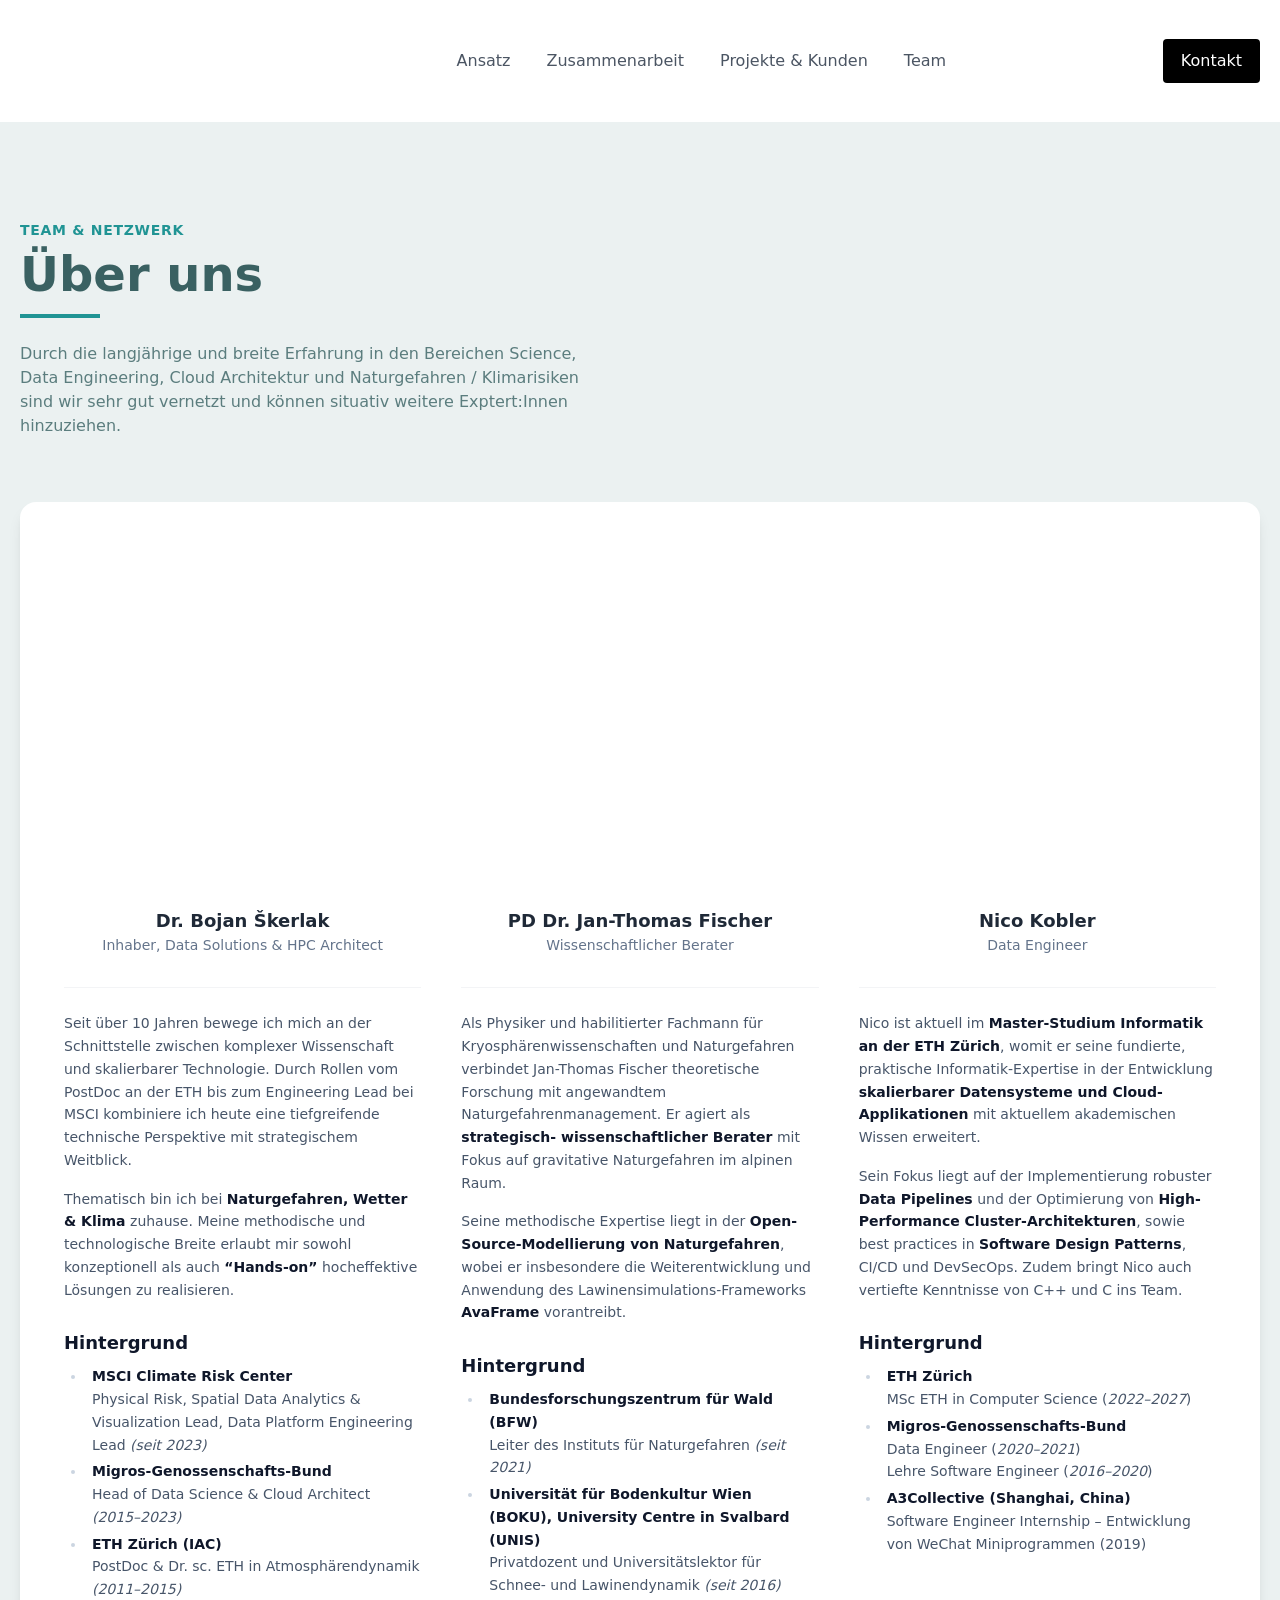
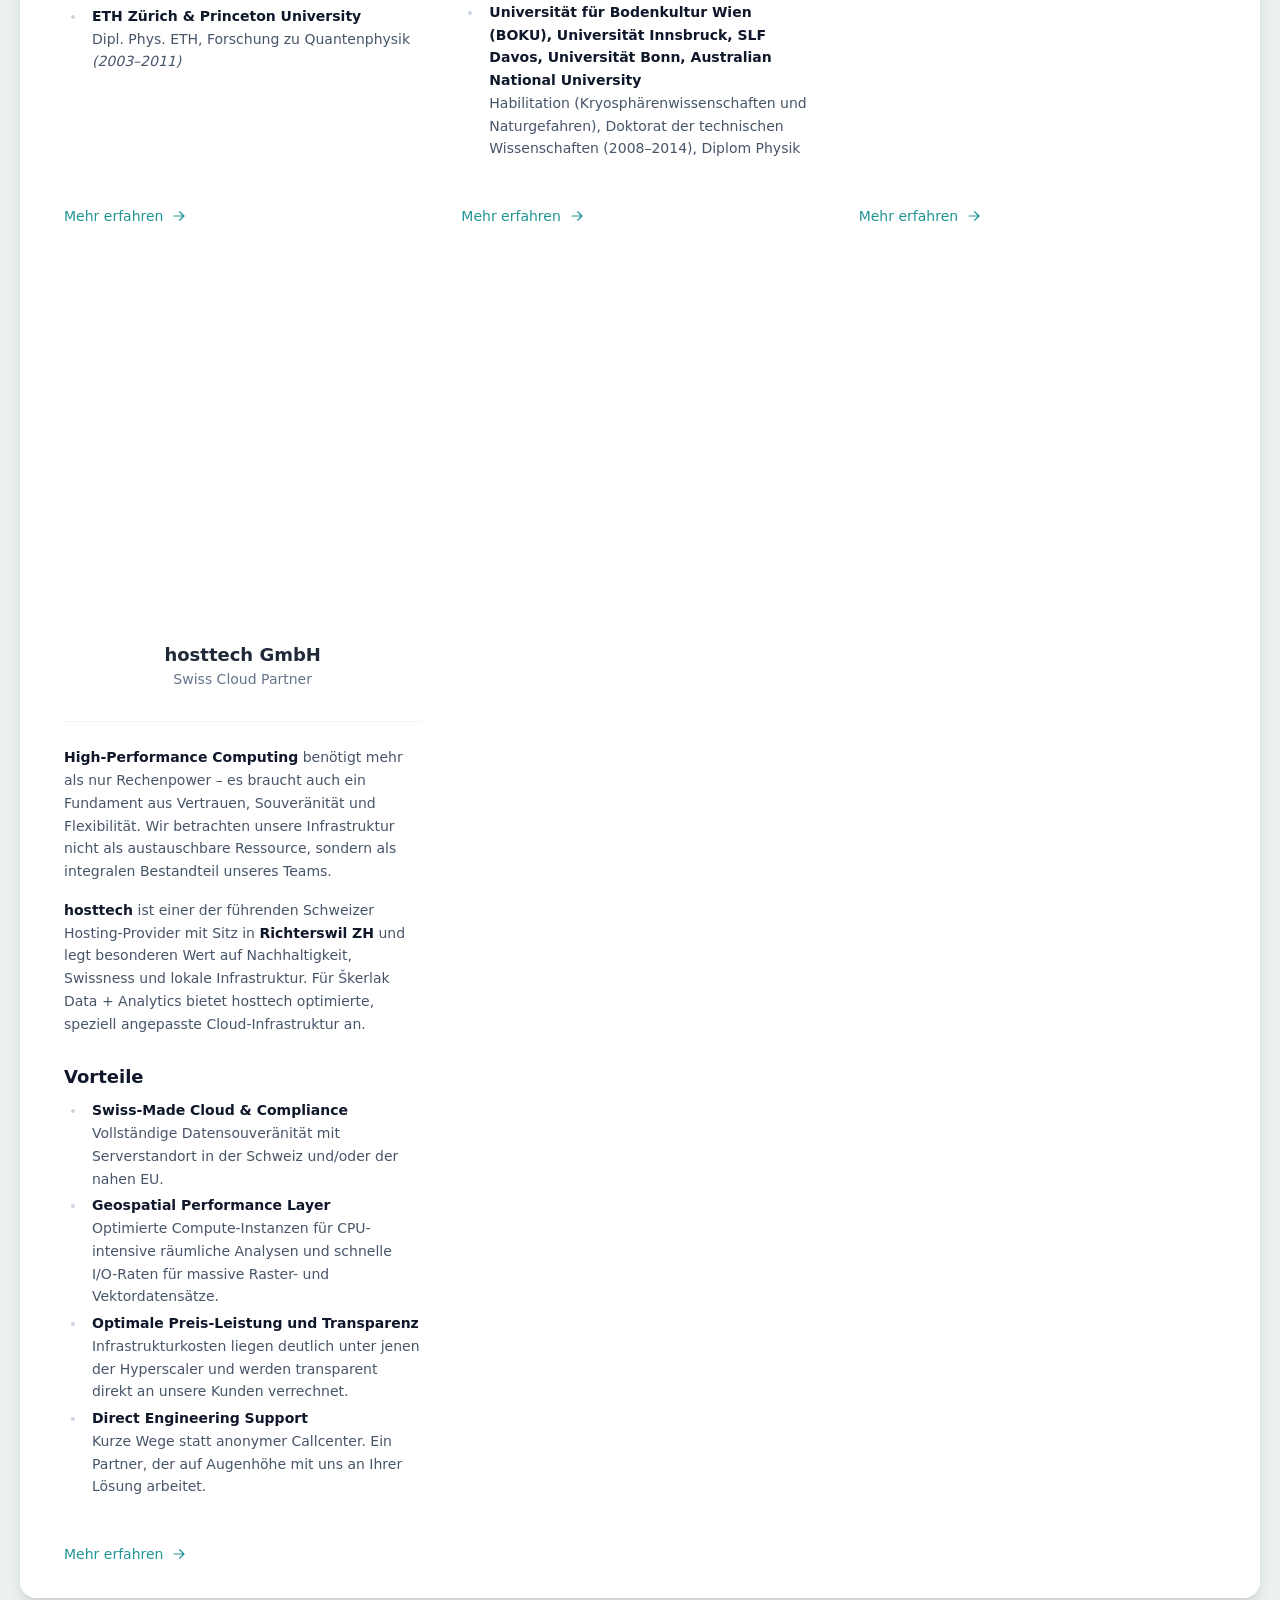
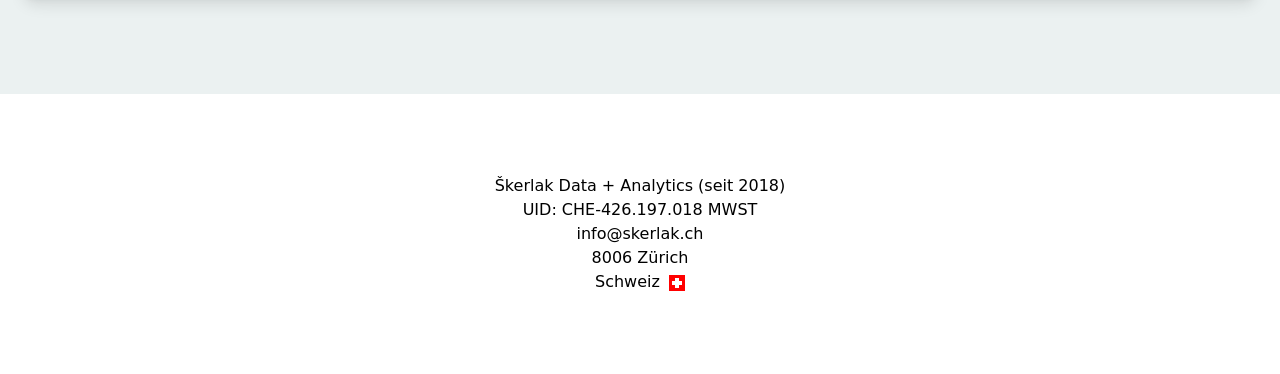
==== commit 492627ae: "scripted update" ====
--- a/about/index.html
+++ b/about/index.html
@@ -188,22 +188,16 @@
 <li><strong>Universität für Bodenkultur Wien (BOKU), Universität Innsbruck, SLF Davos, Universität Bonn, Australian National University</strong> <br>
 Habilitation (Kryosphärenwissenschaften und Naturgefahren), Doktorat der technischen Wissenschaften (2008–2014), Diplom Physik</li>
 </ul> </div> <div class="mt-6 pt-4"> <a href="https://www.linkedin.com/in/jtfisch/" target="_blank" rel="noopener noreferrer" class="inline-flex items-center gap-2 text-sm font-medium text-brand-teal hover:text-brand-deep transition-colors group/link"> <span>Mehr erfahren</span> <svg xmlns="http://www.w3.org/2000/svg" viewBox="0 0 20 20" fill="currentColor" class="w-4 h-4 transition-transform group-hover/link:translate-x-1"> <path fill-rule="evenodd" d="M3 10a.75.75 0 01.75-.75h10.638L10.23 5.29a.75.75 0 111.04-1.08l5.5 5.25a.75.75 0 010 1.08l-5.5 5.25a.75.75 0 11-1.04-1.08l4.158-3.96H3.75A.75.75 0 013 10z" clip-rule="evenodd"></path> </svg> </a> </div> </div> </div><div class="group flex flex-col h-full"> <div class="w-full aspect-square overflow-hidden rounded-md"> <picture> <source srcset="/assets/nico.Dl2XoRaR_1ok5qU.webp" type="image/webp" sizes="(max-width: 800px) 100vw, 400px">  <img src="/assets/nico.Dl2XoRaR_ZXImKi.jpg" alt="Nico Kobler" sizes="(max-width: 800px) 100vw, 400px" loading="lazy" decoding="async" fetchpriority="auto" width="400" height="400" class="w-full transition duration-300 group-hover:-translate-y-1 group-hover:shadow-xl bg-white object-cover object-center aspect-square"> </picture> </div> <div class="mt-4 text-center"> <h2 class="text-lg text-gray-800 font-bold">Nico Kobler</h2> <h3 class="text-sm text-slate-500">Data Engineer</h3> </div> <div class="mt-8 pt-6 border-t border-gray-100 bg-white flex flex-col flex-grow"> <div class="prose prose-slate prose-sm max-w-none text-slate-600 leading-relaxed flex-grow"> <p>Nico ist aktuell im <strong>Master-Studium Informatik an der ETH Zürich</strong>, womit er seine fundierte, praktische Informatik-Expertise in der Entwicklung <strong>skalierbarer Datensysteme und Cloud-Applikationen</strong> mit aktuellem akademischen Wissen erweitert.</p>
-<p>Sein Fokus liegt auf der Implementierung robuster <strong>Data Pipelines</strong> und der Optimierung von <strong>High-Performance Cluster-Architekturen</strong>, sowie best practices in <strong>Software Design Patterns</strong>, CI/CD und DevSecOps. Zudem hat Nico neben dem modernen Data Science / Data Engineering toolstack auch vertiefte Kenntnisse in lower-level Programmiersprachen wie C++ und C.</p>
+<p>Sein Fokus liegt auf der Implementierung robuster <strong>Data Pipelines</strong> und der Optimierung von <strong>High-Performance Cluster-Architekturen</strong>, sowie best practices in <strong>Software Design Patterns</strong>, CI/CD und DevSecOps. Zudem bringt Nico auch vertiefte Kenntnisse von C++ und C ins Team.</p>
 <h3 id="hintergrund">Hintergrund</h3>
 <ul>
-<li>
-<p><strong>ETH Zürich</strong> <br>
-MSc ETH in Computer Science (<em>2022–2027</em>)</p>
-</li>
-<li>
-<p><strong>Migros-Genossenschafts-Bund</strong> <br>
+<li><strong>ETH Zürich</strong> <br>
+MSc ETH in Computer Science (<em>2022–2027</em>)</li>
+<li><strong>Migros-Genossenschafts-Bund</strong> <br>
 Data Engineer (<em>2020–2021</em>) <br>
-Lehre Software Engineer (<em>2016–2020</em>)</p>
-</li>
-<li>
-<p><strong>A3Collective (Shanghai, China)</strong> <br>
-Software Engineer Internship – Entwicklung von WeChat Miniprogrammen (2019)</p>
-</li>
+Lehre Software Engineer (<em>2016–2020</em>)</li>
+<li><strong>A3Collective (Shanghai, China)</strong> <br>
+Software Engineer Internship – Entwicklung von WeChat Miniprogrammen (2019)</li>
 </ul> </div> <div class="mt-6 pt-4"> <a href="https://www.linkedin.com/in/nkobler/" target="_blank" rel="noopener noreferrer" class="inline-flex items-center gap-2 text-sm font-medium text-brand-teal hover:text-brand-deep transition-colors group/link"> <span>Mehr erfahren</span> <svg xmlns="http://www.w3.org/2000/svg" viewBox="0 0 20 20" fill="currentColor" class="w-4 h-4 transition-transform group-hover/link:translate-x-1"> <path fill-rule="evenodd" d="M3 10a.75.75 0 01.75-.75h10.638L10.23 5.29a.75.75 0 111.04-1.08l5.5 5.25a.75.75 0 010 1.08l-5.5 5.25a.75.75 0 11-1.04-1.08l4.158-3.96H3.75A.75.75 0 013 10z" clip-rule="evenodd"></path> </svg> </a> </div> </div> </div><div class="group flex flex-col h-full"> <div class="w-full aspect-square overflow-hidden rounded-md"> <picture> <source srcset="/assets/chris.BQwegFo-_ZWPdb9.webp" type="image/webp" sizes="(max-width: 800px) 100vw, 400px">  <img src="/assets/chris.BQwegFo-_4Hafn.jpg" alt="hosttech" sizes="(max-width: 800px) 100vw, 400px" loading="lazy" decoding="async" fetchpriority="auto" width="400" height="400" class="w-full transition duration-300 group-hover:-translate-y-1 group-hover:shadow-xl bg-white object-cover object-center aspect-square"> </picture> </div> <div class="mt-4 text-center"> <h2 class="text-lg text-gray-800 font-bold">hosttech GmbH</h2> <h3 class="text-sm text-slate-500">Swiss Cloud Partner</h3> </div> <div class="mt-8 pt-6 border-t border-gray-100 bg-white flex flex-col flex-grow"> <div class="prose prose-slate prose-sm max-w-none text-slate-600 leading-relaxed flex-grow"> <p><strong>High-Performance Computing</strong> benötigt mehr als nur Rechenpower – es braucht auch ein Fundament aus Vertrauen, Souveränität und Flexibilität. Wir betrachten unsere Infrastruktur nicht als austauschbare Ressource, sondern als integralen Bestandteil unseres Teams.</p>
 <p><strong>hosttech</strong> ist einer der führenden Schweizer Hosting-Provider mit Sitz in <strong>Richterswil ZH</strong> und legt besonderen Wert auf Nachhaltigkeit, Swissness und lokale Infrastruktur. Für Škerlak Data + Analytics bietet hosttech optimierte, speziell angepasste Cloud-Infrastruktur an.</p>
 <h3 id="vorteile">Vorteile</h3>
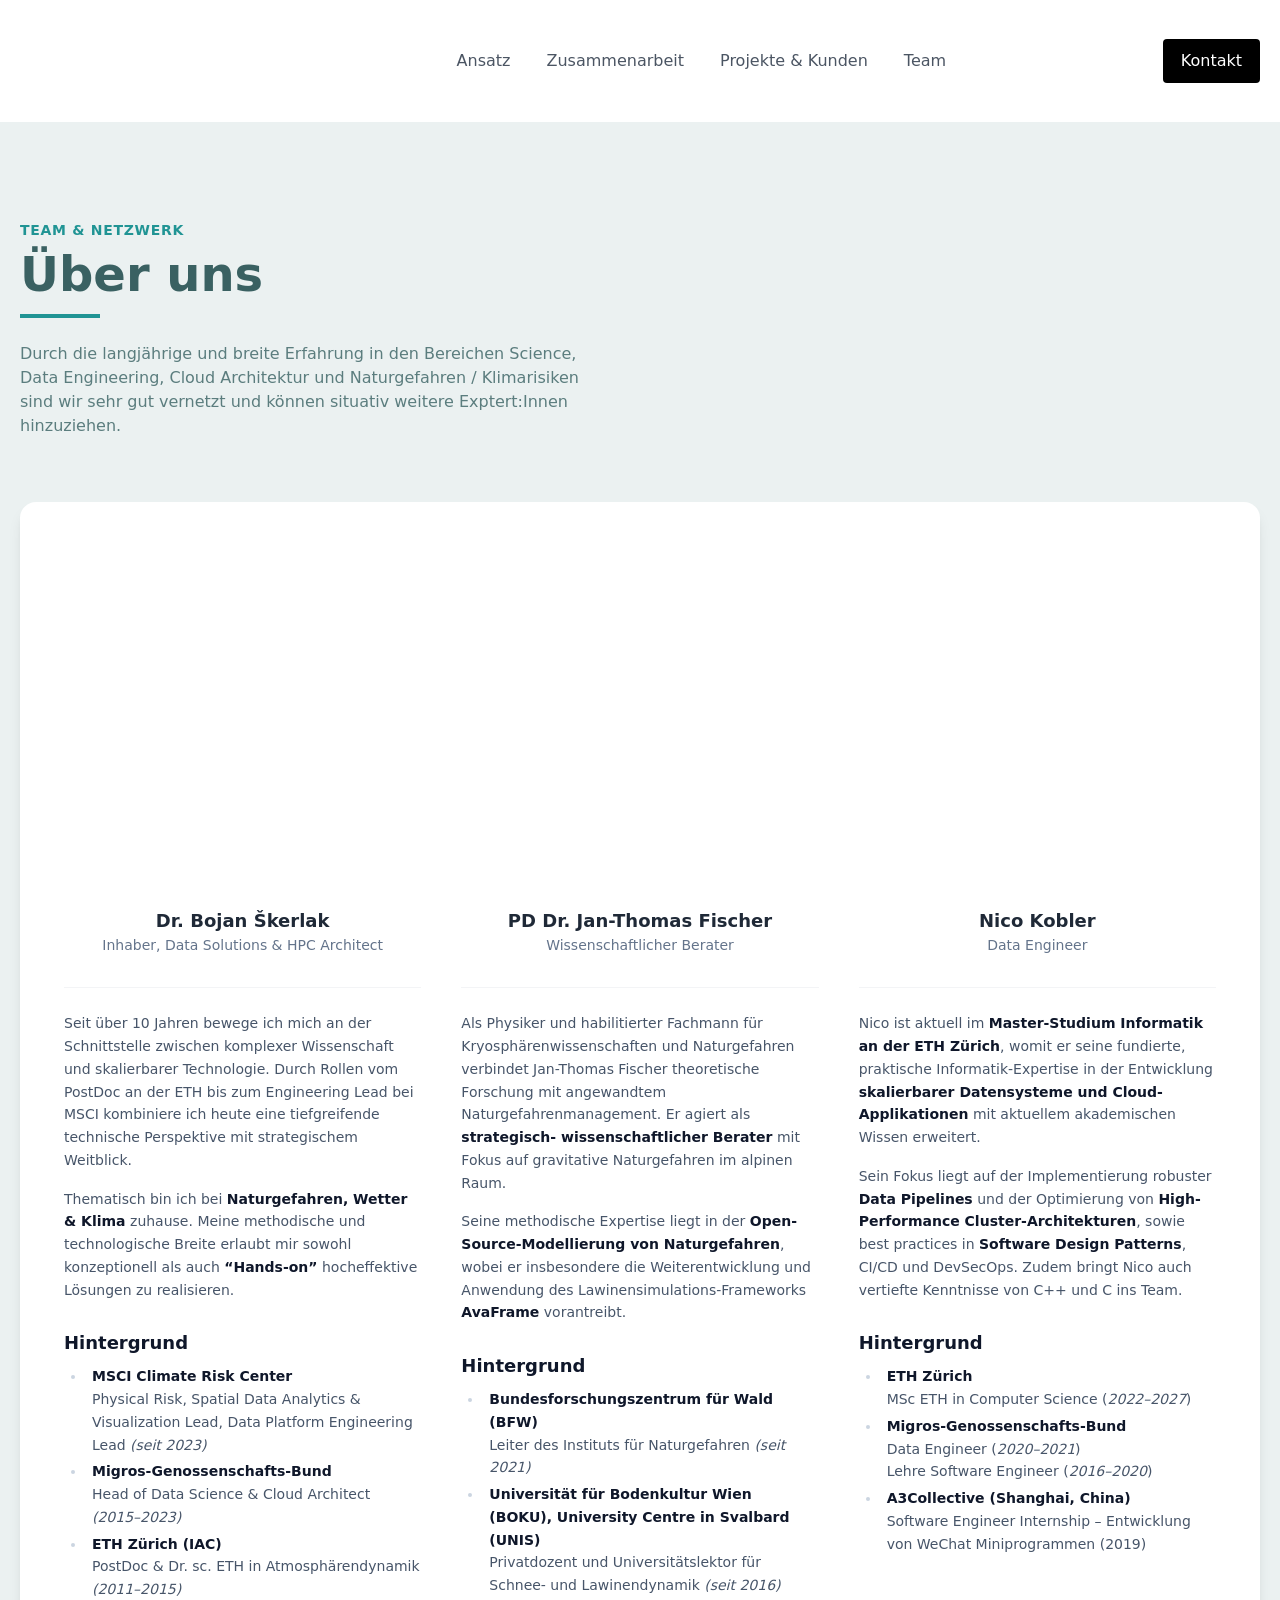
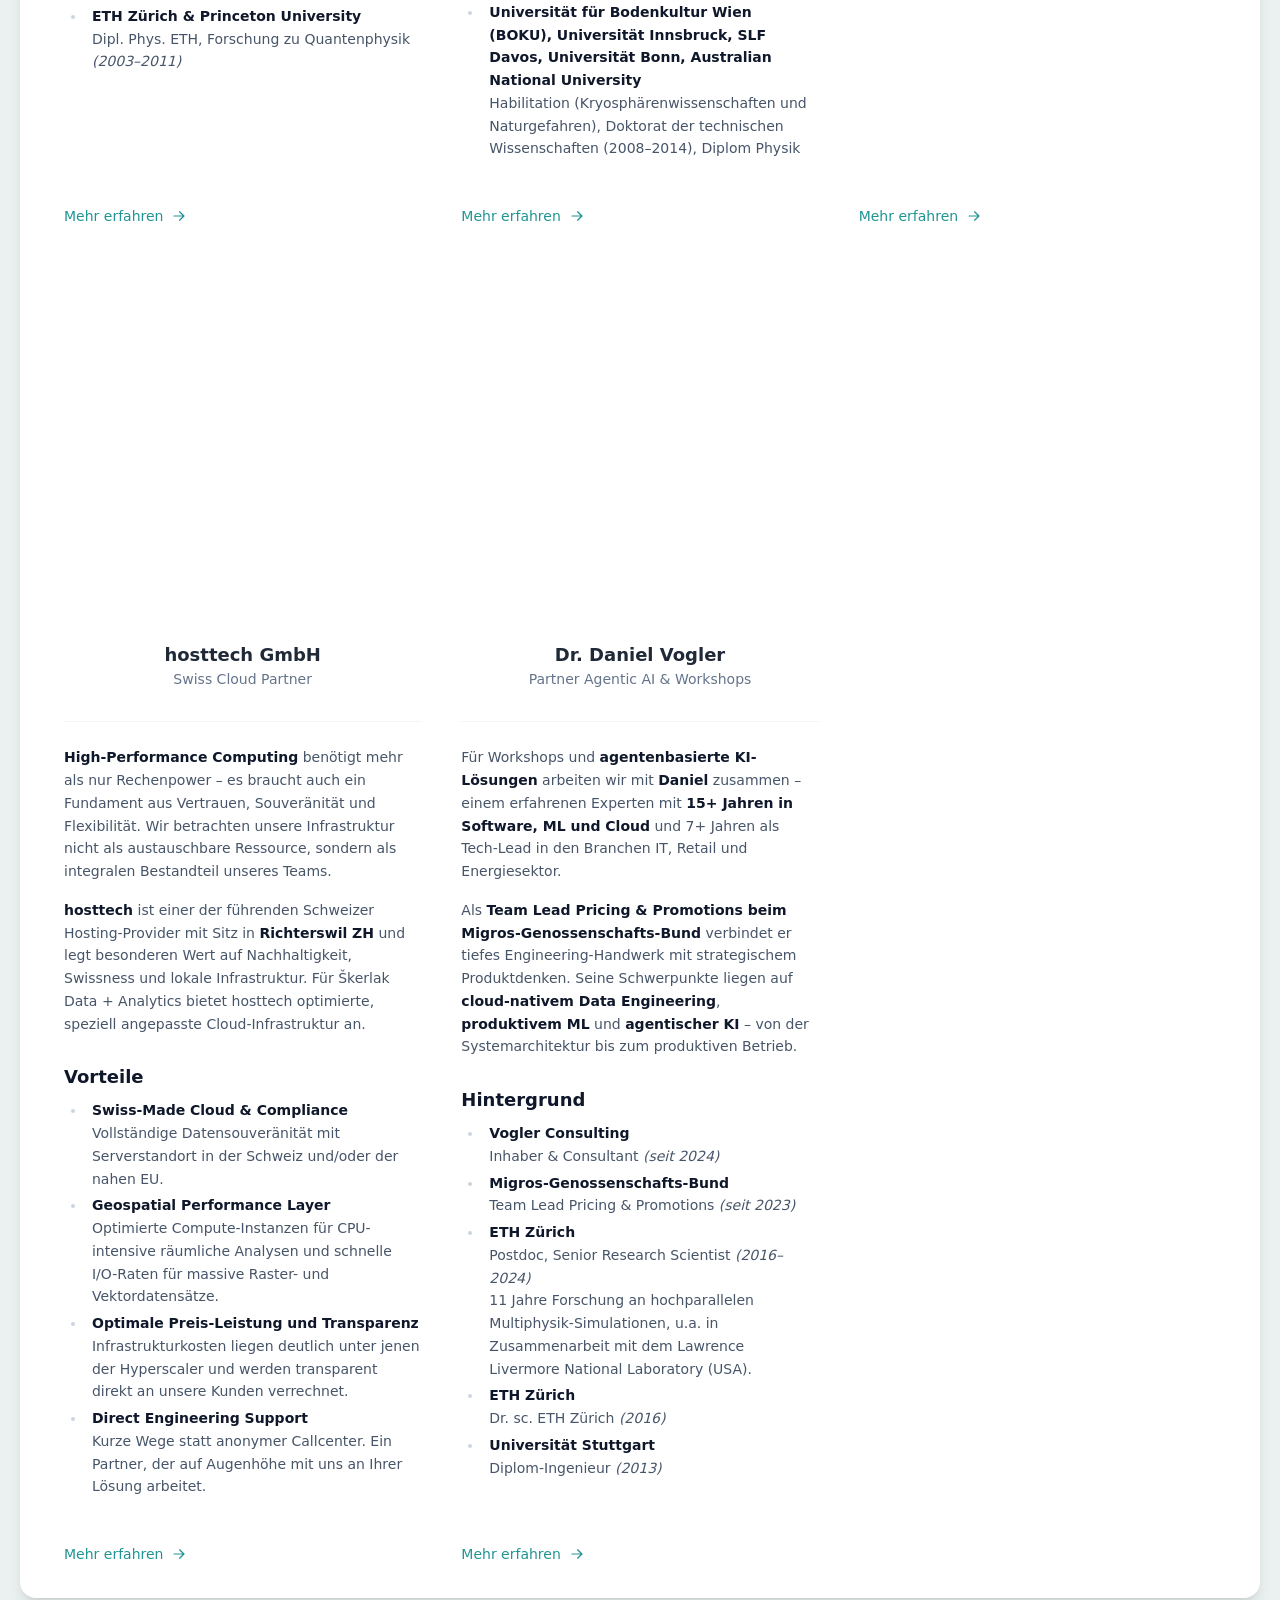
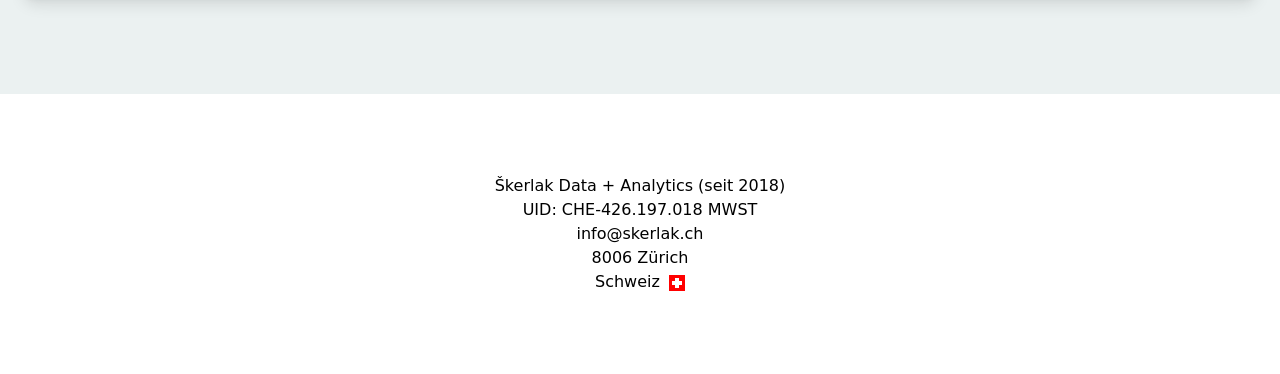
==== commit 8dfd644a: "scripted update" ====
--- a/about/index.html
+++ b/about/index.html
@@ -165,7 +165,7 @@
 }
 })();</script> <div> <div class="hidden lg:flex items-center gap-4"> <a href="/contact" class="rounded text-center transition focus-visible:ring-2 ring-offset-2 ring-gray-200 px-4 py-2 bg-black text-white hover:bg-gray-800  border-2 border-transparent">Kontakt </a> </div> </div> </header>  </div>  <section class="relative py-24 overflow-hidden bg-brand-light"> <div class="absolute inset-0 grid-overlay opacity-10 pointer-events-none [mask-image:linear-gradient(to_bottom,black_70%,transparent_100%)]"></div> <div class="max-w-screen-xl mx-auto px-5">  <div class="mb-16"> <span class="text-brand-teal font-bold tracking-wider uppercase text-sm">Team & Netzwerk</span> <h2 class="text-4xl md:text-5xl font-bold text-brand-deep mt-2 mb-4">Über uns</h2> <div class="h-1 w-20 bg-brand-teal"></div> <p class="mt-6 text-brand-muted max-w-xl">
 Durch die langjährige und breite Erfahrung in den Bereichen Science, Data Engineering, Cloud Architektur und Naturgefahren / Klimarisiken sind wir sehr gut vernetzt und können situativ weitere Exptert:Innen hinzuziehen.
-</p> </div> <div class="bg-white p-8 rounded-2xl shadow-lg"> <div class="grid grid-cols-1 sm:grid-cols-2 md:grid-cols-3 gap-10 mx-auto max-w-6xl"> <div class="group flex flex-col h-full"> <div class="w-full aspect-square overflow-hidden rounded-md"> <picture> <source srcset="/assets/bojan.B-D77bgr_Z1tVj5I.webp" type="image/webp" sizes="(max-width: 800px) 100vw, 400px">  <img src="/assets/bojan.B-D77bgr_ZyGrEz.png" alt="Bojan Škerlak" sizes="(max-width: 800px) 100vw, 400px" loading="lazy" decoding="async" fetchpriority="auto" width="400" height="400" class="w-full transition duration-300 group-hover:-translate-y-1 group-hover:shadow-xl bg-white object-cover object-center aspect-square"> </picture> </div> <div class="mt-4 text-center"> <h2 class="text-lg text-gray-800 font-bold">Dr. Bojan Škerlak</h2> <h3 class="text-sm text-slate-500">Inhaber,  Data Solutions &amp; HPC Architect</h3> </div> <div class="mt-8 pt-6 border-t border-gray-100 bg-white flex flex-col flex-grow"> <div class="prose prose-slate prose-sm max-w-none text-slate-600 leading-relaxed flex-grow"> <p>Seit über 10 Jahren bewege ich mich an der Schnittstelle zwischen komplexer Wissenschaft und skalierbarer Technologie. Durch Rollen vom PostDoc an der ETH bis zum Engineering Lead bei MSCI kombiniere ich heute eine tiefgreifende technische Perspektive mit strategischem Weitblick.</p>
+</p> </div> <div class="bg-white p-8 rounded-2xl shadow-lg"> <div class="grid grid-cols-1 sm:grid-cols-2 md:grid-cols-3 gap-10 mx-auto max-w-6xl"> <div class="group flex flex-col h-full"> <div class="w-full aspect-square overflow-hidden rounded-md"> <picture> <source srcset="/assets/bojan_selfie_crop.BOBiivkp_2eaE52.webp" type="image/webp" sizes="(max-width: 800px) 100vw, 400px">  <img src="/assets/bojan_selfie_crop.BOBiivkp_10wD6E.png" alt="Dr. Bojan Škerlak" sizes="(max-width: 800px) 100vw, 400px" loading="lazy" decoding="async" fetchpriority="auto" width="400" height="400" class="w-full transition duration-300 group-hover:-translate-y-1 group-hover:shadow-xl bg-white object-cover object-center aspect-square"> </picture> </div> <div class="mt-4 text-center"> <h2 class="text-lg text-gray-800 font-bold">Dr. Bojan Škerlak</h2> <h3 class="text-sm text-slate-500">Inhaber,  Data Solutions &amp; HPC Architect</h3> </div> <div class="mt-8 pt-6 border-t border-gray-100 bg-white flex flex-col flex-grow"> <div class="prose prose-slate prose-sm max-w-none text-slate-600 leading-relaxed flex-grow"> <p>Seit über 10 Jahren bewege ich mich an der Schnittstelle zwischen komplexer Wissenschaft und skalierbarer Technologie. Durch Rollen vom PostDoc an der ETH bis zum Engineering Lead bei MSCI kombiniere ich heute eine tiefgreifende technische Perspektive mit strategischem Weitblick.</p>
 <p>Thematisch bin ich bei <strong>Naturgefahren, Wetter &#x26; Klima</strong> zuhause. Meine methodische und technologische Breite erlaubt mir sowohl konzeptionell als auch <strong>“Hands-on”</strong> hocheffektive Lösungen zu realisieren.</p>
 <h3 id="hintergrund">Hintergrund</h3>
 <ul>
@@ -210,5 +210,21 @@
 Infrastrukturkosten liegen deutlich unter jenen der Hyperscaler und werden transparent direkt an unsere Kunden verrechnet.</li>
 <li><strong>Direct Engineering Support</strong> <br>
 Kurze Wege statt anonymer Callcenter. Ein Partner, der auf Augenhöhe mit uns an Ihrer Lösung arbeitet.</li>
-</ul> </div> <div class="mt-6 pt-4"> <a href="https://www.hosttech.ch" target="_blank" rel="noopener noreferrer" class="inline-flex items-center gap-2 text-sm font-medium text-brand-teal hover:text-brand-deep transition-colors group/link"> <span>Mehr erfahren</span> <svg xmlns="http://www.w3.org/2000/svg" viewBox="0 0 20 20" fill="currentColor" class="w-4 h-4 transition-transform group-hover/link:translate-x-1"> <path fill-rule="evenodd" d="M3 10a.75.75 0 01.75-.75h10.638L10.23 5.29a.75.75 0 111.04-1.08l5.5 5.25a.75.75 0 010 1.08l-5.5 5.25a.75.75 0 11-1.04-1.08l4.158-3.96H3.75A.75.75 0 013 10z" clip-rule="evenodd"></path> </svg> </a> </div> </div> </div> </div> </div>  </div> </section>  <footer class="my-20"> <div class="text-center"> <p>Škerlak Data + Analytics (seit 2018)</p> <p>UID: CHE-426.197.018 MWST</p> <p><a href="mailto:info@skerlak.ch" class="hover:underline">info@skerlak.ch</a></p> <p> 8006 Zürich </p> <p>Schweiz
+</ul> </div> <div class="mt-6 pt-4"> <a href="https://www.hosttech.ch" target="_blank" rel="noopener noreferrer" class="inline-flex items-center gap-2 text-sm font-medium text-brand-teal hover:text-brand-deep transition-colors group/link"> <span>Mehr erfahren</span> <svg xmlns="http://www.w3.org/2000/svg" viewBox="0 0 20 20" fill="currentColor" class="w-4 h-4 transition-transform group-hover/link:translate-x-1"> <path fill-rule="evenodd" d="M3 10a.75.75 0 01.75-.75h10.638L10.23 5.29a.75.75 0 111.04-1.08l5.5 5.25a.75.75 0 010 1.08l-5.5 5.25a.75.75 0 11-1.04-1.08l4.158-3.96H3.75A.75.75 0 013 10z" clip-rule="evenodd"></path> </svg> </a> </div> </div> </div><div class="group flex flex-col h-full"> <div class="w-full aspect-square overflow-hidden rounded-md"> <picture> <source srcset="/assets/dani.Cqzdsyzz_1wowlB.webp" type="image/webp" sizes="(max-width: 800px) 100vw, 400px">  <img src="/assets/dani.Cqzdsyzz_Z1L1ySF.jpg" alt="Dr. Daniel Vogler" sizes="(max-width: 800px) 100vw, 400px" loading="lazy" decoding="async" fetchpriority="auto" width="400" height="400" class="w-full transition duration-300 group-hover:-translate-y-1 group-hover:shadow-xl bg-white object-cover object-center aspect-square"> </picture> </div> <div class="mt-4 text-center"> <h2 class="text-lg text-gray-800 font-bold">Dr. Daniel Vogler</h2> <h3 class="text-sm text-slate-500">Partner Agentic AI &amp; Workshops</h3> </div> <div class="mt-8 pt-6 border-t border-gray-100 bg-white flex flex-col flex-grow"> <div class="prose prose-slate prose-sm max-w-none text-slate-600 leading-relaxed flex-grow"> <p>Für Workshops und <strong>agentenbasierte KI-Lösungen</strong> arbeiten wir mit <strong>Daniel</strong> zusammen – einem erfahrenen Experten mit <strong>15+ Jahren in Software, ML und Cloud</strong> und 7+ Jahren als Tech-Lead in den Branchen IT, Retail und Energiesektor.</p>
+<p>Als <strong>Team Lead Pricing &#x26; Promotions beim Migros-Genossenschafts-Bund</strong> verbindet er tiefes Engineering-Handwerk mit strategischem Produktdenken. Seine Schwerpunkte
+liegen auf <strong>cloud-nativem Data Engineering</strong>, <strong>produktivem ML</strong> und <strong>agentischer KI</strong> – von der Systemarchitektur bis zum produktiven Betrieb.</p>
+<h3 id="hintergrund">Hintergrund</h3>
+<ul>
+<li><strong>Vogler Consulting</strong> <br>
+Inhaber &#x26; Consultant <em>(seit 2024)</em></li>
+<li><strong>Migros-Genossenschafts-Bund</strong> <br>
+Team Lead Pricing &#x26; Promotions <em>(seit 2023)</em> <br></li>
+<li><strong>ETH Zürich</strong> <br>
+Postdoc, Senior Research Scientist <em>(2016–2024)</em> <br>
+11 Jahre Forschung an hochparallelen Multiphysik-Simulationen, u.a. in Zusammenarbeit mit dem Lawrence Livermore National Laboratory (USA).</li>
+<li><strong>ETH Zürich</strong> <br>
+Dr. sc. ETH Zürich <em>(2016)</em></li>
+<li><strong>Universität Stuttgart</strong> <br>
+Diplom-Ingenieur <em>(2013)</em></li>
+</ul> </div> <div class="mt-6 pt-4"> <a href="https://www.linkedin.com/in/nkobler/" target="_blank" rel="noopener noreferrer" class="inline-flex items-center gap-2 text-sm font-medium text-brand-teal hover:text-brand-deep transition-colors group/link"> <span>Mehr erfahren</span> <svg xmlns="http://www.w3.org/2000/svg" viewBox="0 0 20 20" fill="currentColor" class="w-4 h-4 transition-transform group-hover/link:translate-x-1"> <path fill-rule="evenodd" d="M3 10a.75.75 0 01.75-.75h10.638L10.23 5.29a.75.75 0 111.04-1.08l5.5 5.25a.75.75 0 010 1.08l-5.5 5.25a.75.75 0 11-1.04-1.08l4.158-3.96H3.75A.75.75 0 013 10z" clip-rule="evenodd"></path> </svg> </a> </div> </div> </div> </div> </div>  </div> </section>  <footer class="my-20"> <div class="text-center"> <p>Škerlak Data + Analytics (seit 2018)</p> <p>UID: CHE-426.197.018 MWST</p> <p><a href="mailto:info@skerlak.ch" class="hover:underline">info@skerlak.ch</a></p> <p> 8006 Zürich </p> <p>Schweiz
 <span class="inline-block ml-1 align-middle" aria-label="Swiss flag"> <svg xmlns="http://www.w3.org/2000/svg" viewBox="0 0 512 512" width="16" height="16"> <rect width="512" height="512" fill="#FF0000"></rect> <rect x="192" y="96" width="128" height="320" fill="#fff"></rect> <rect x="96" y="192" width="320" height="128" fill="#fff"></rect> </svg> </span> </p> </div> </footer>  </body> </html>
